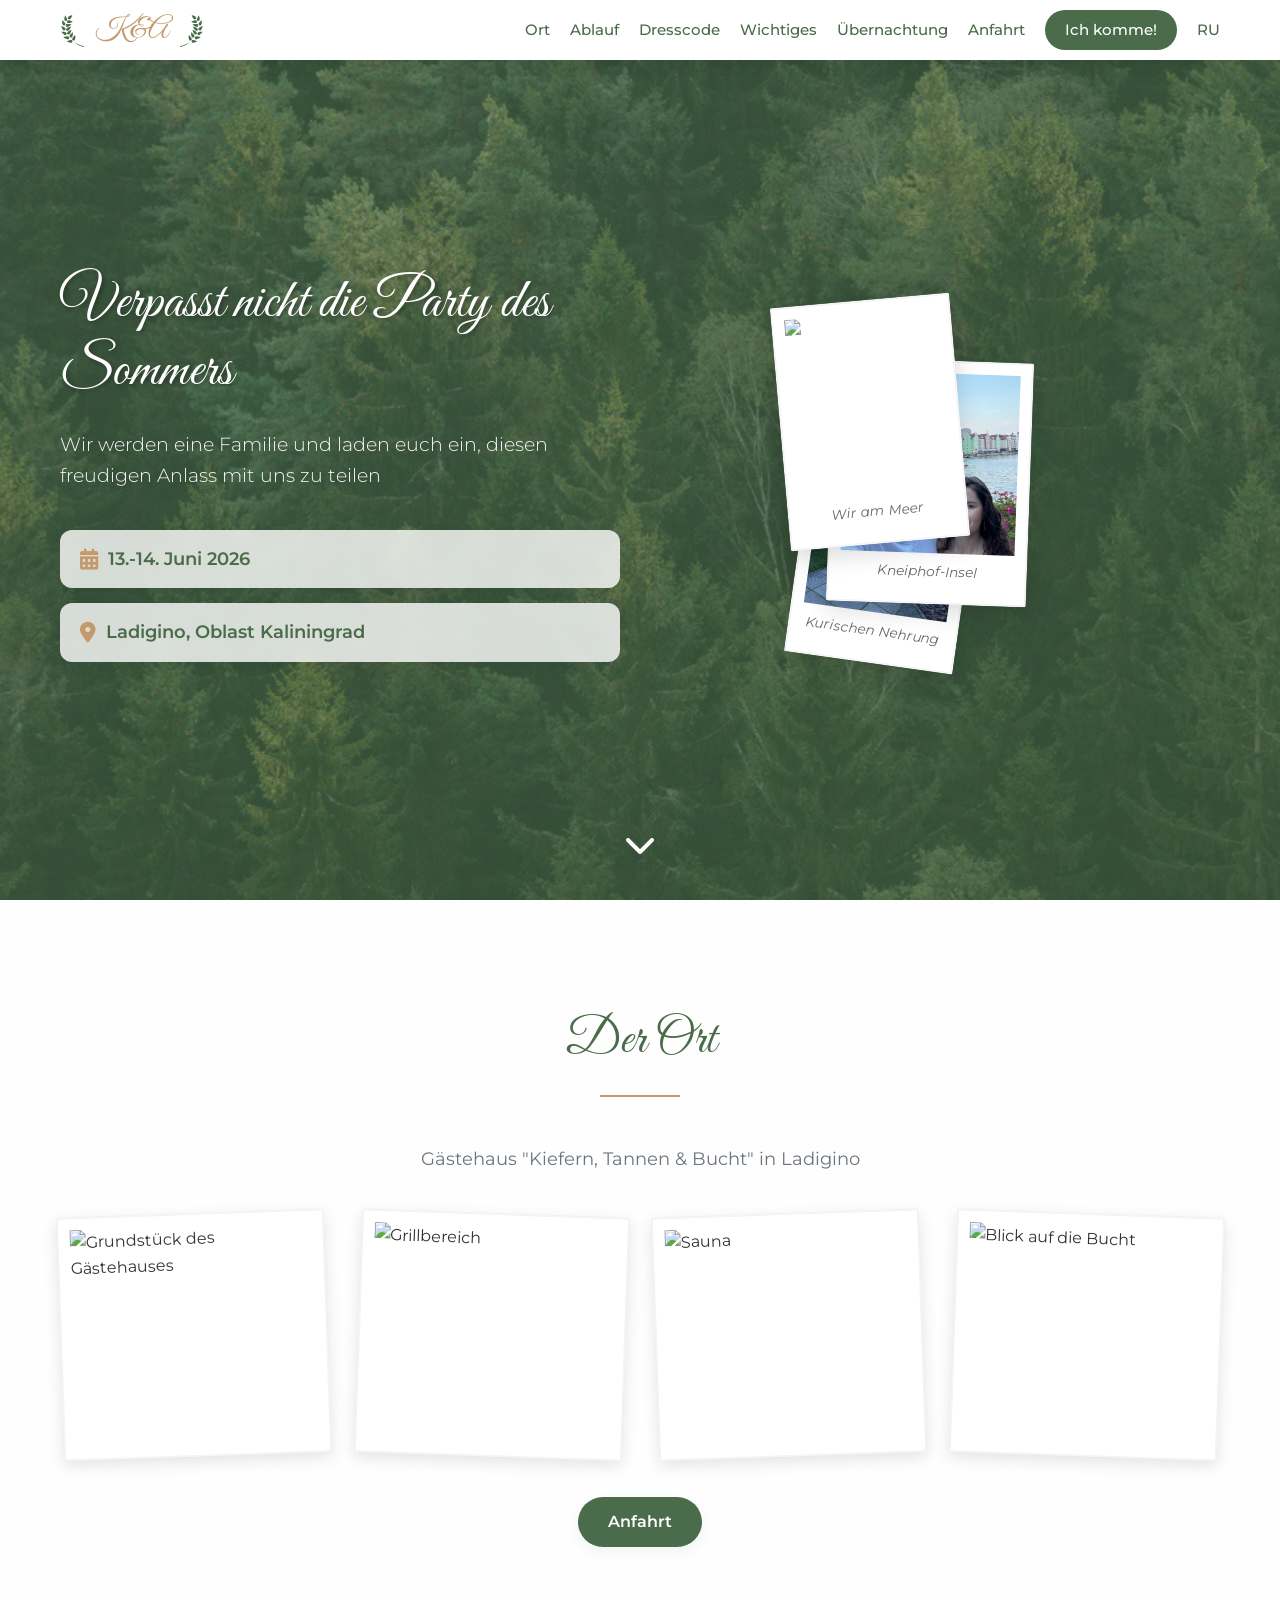
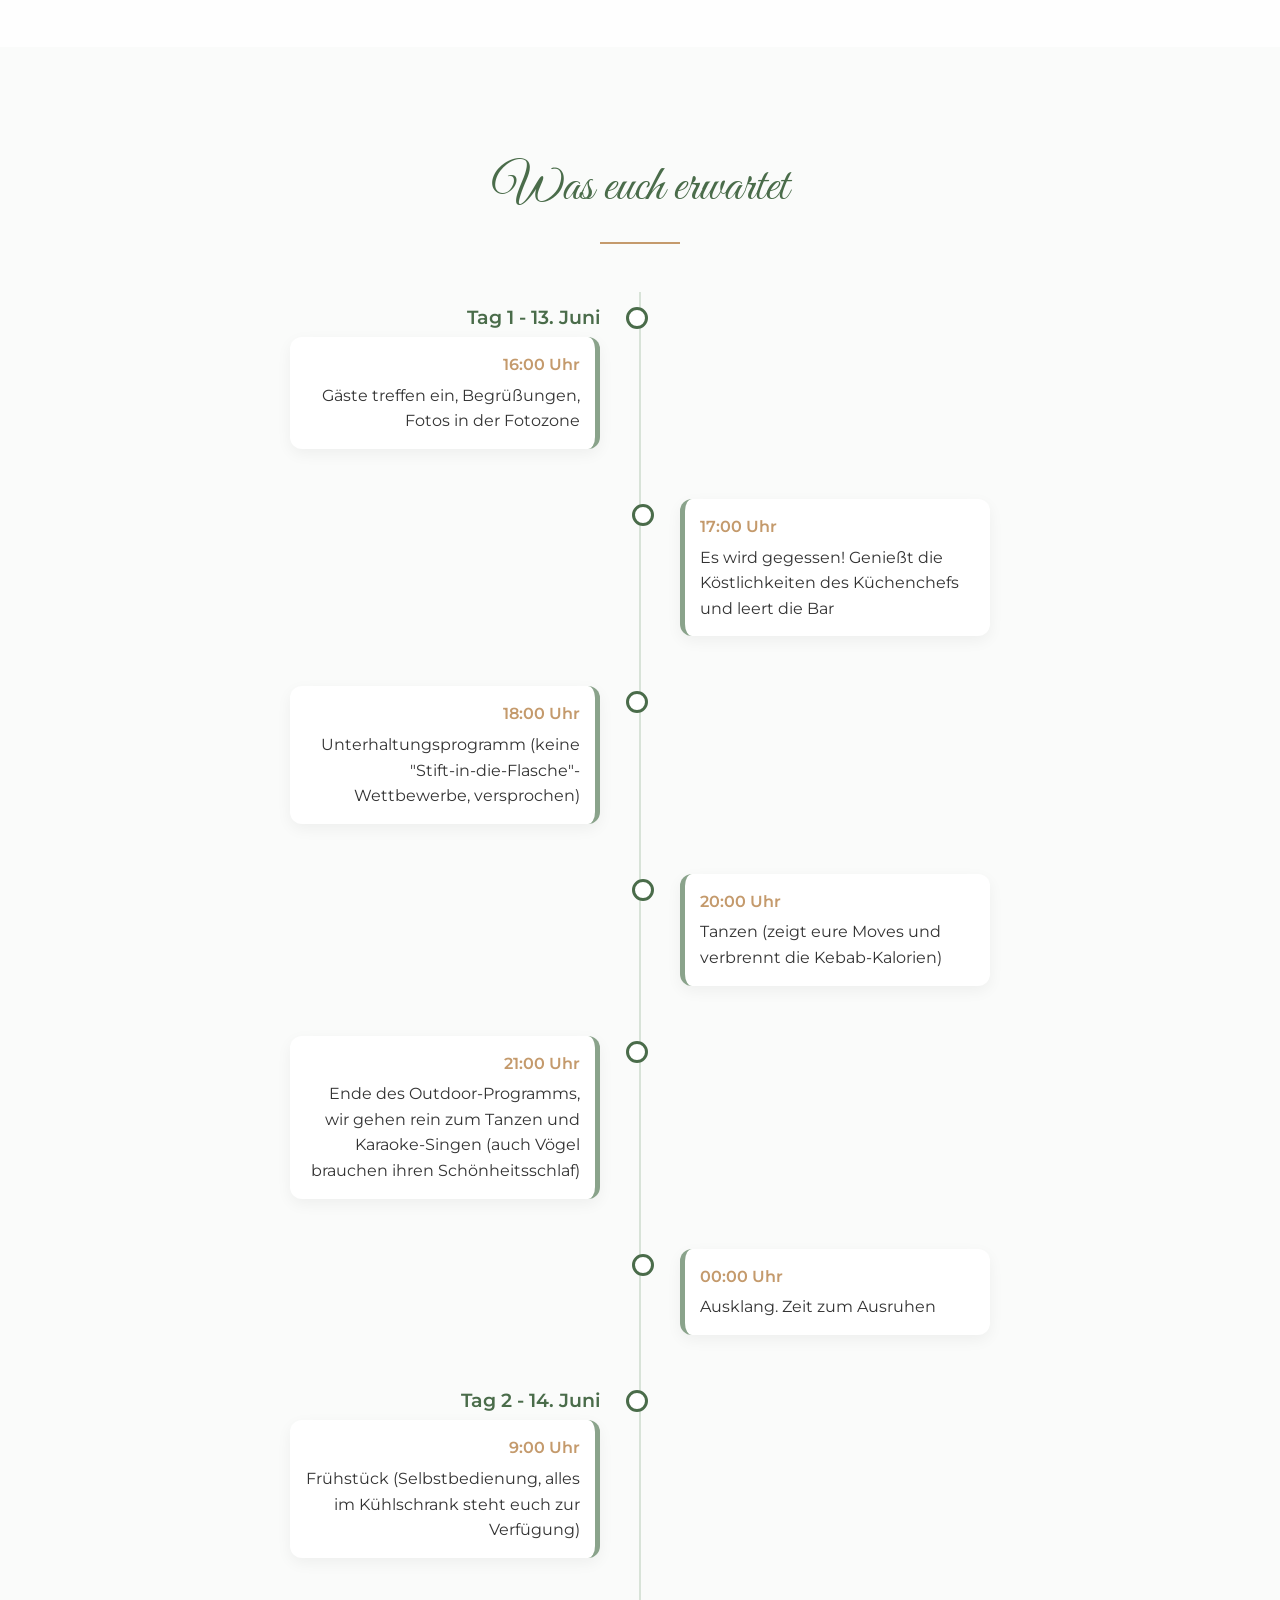
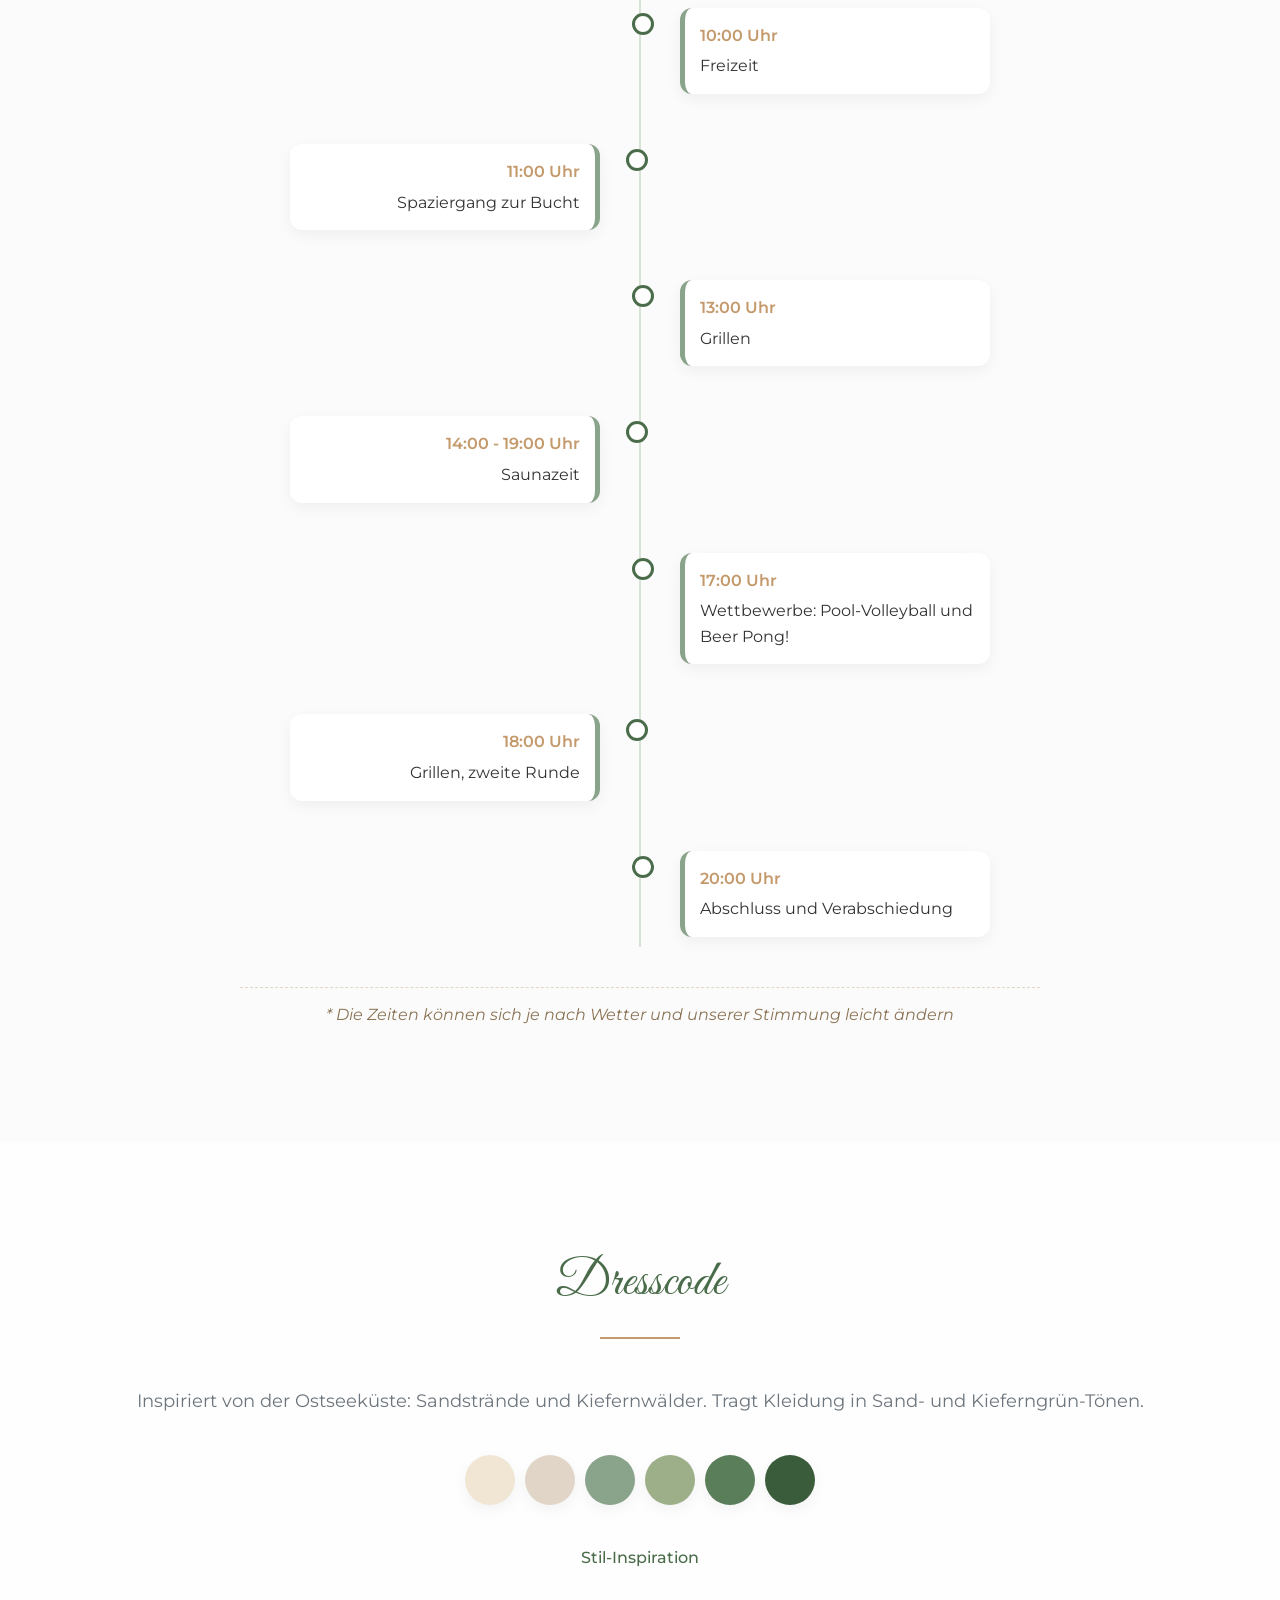
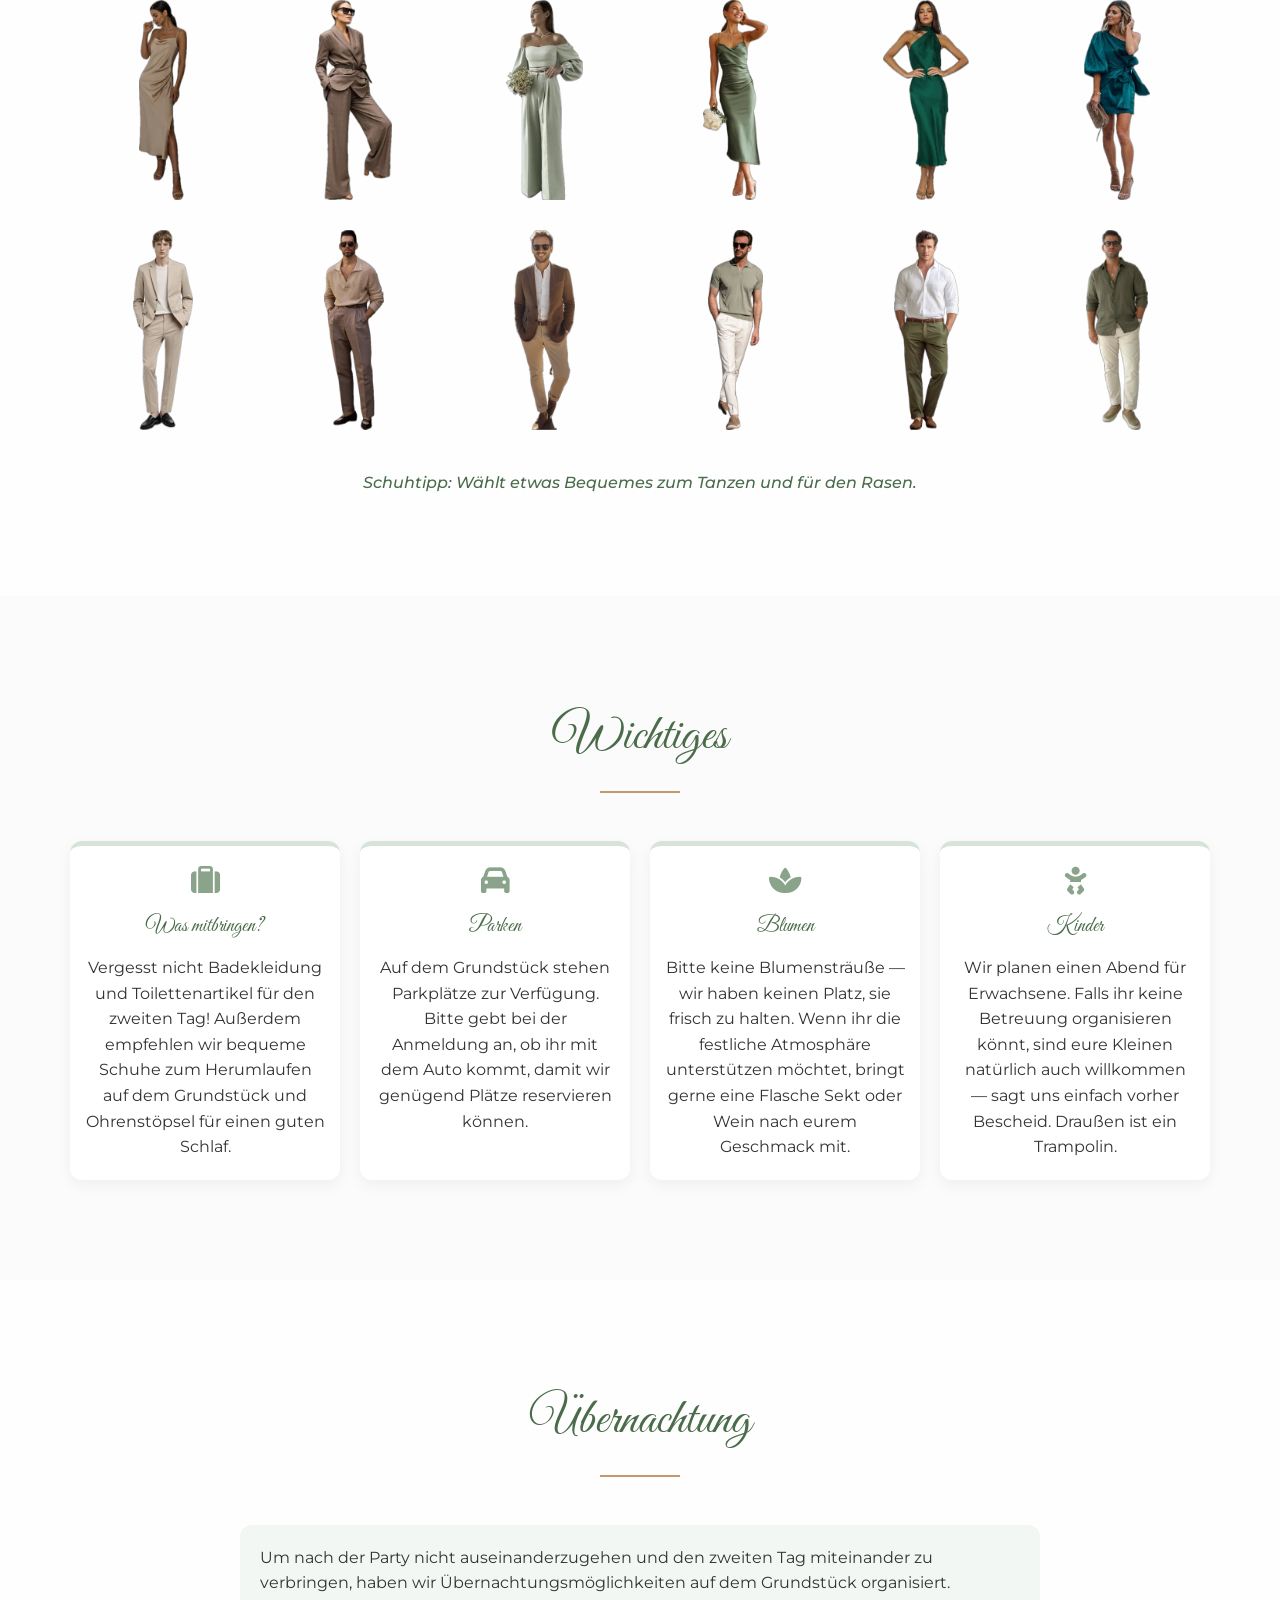
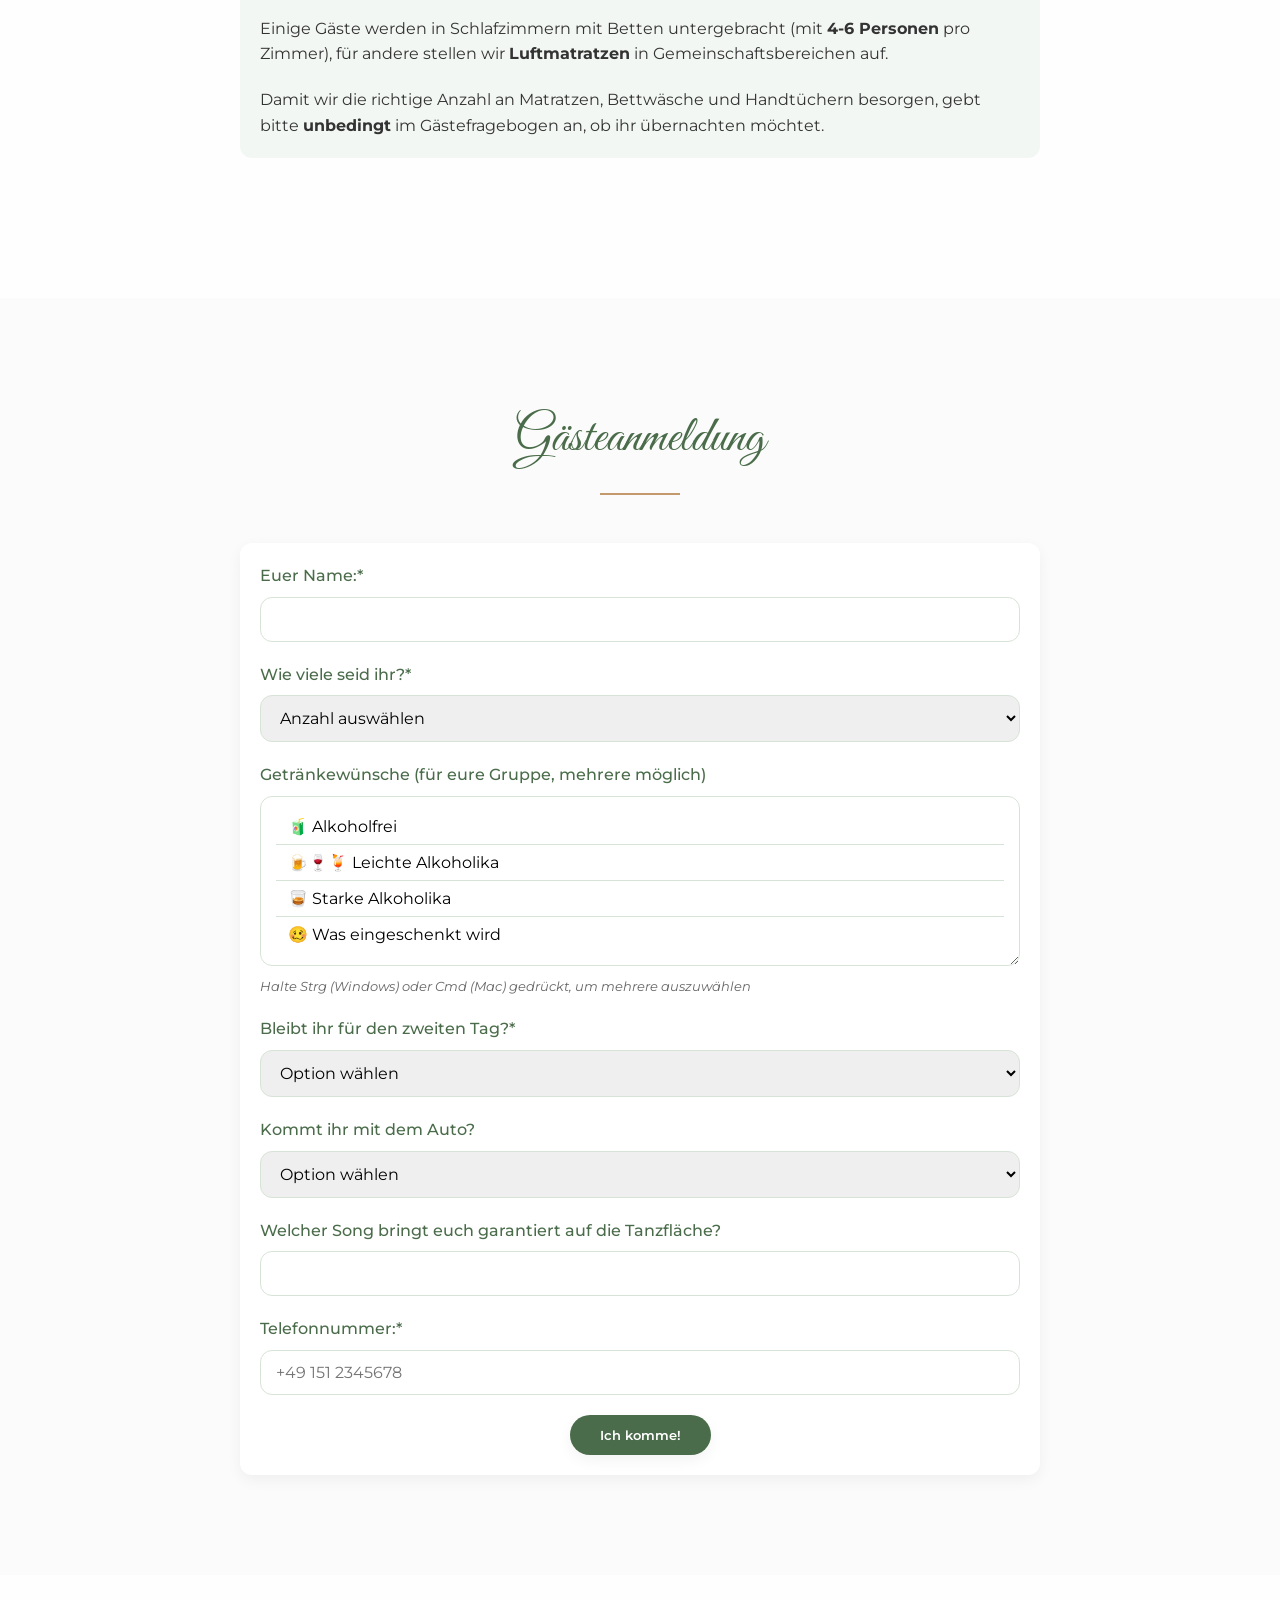
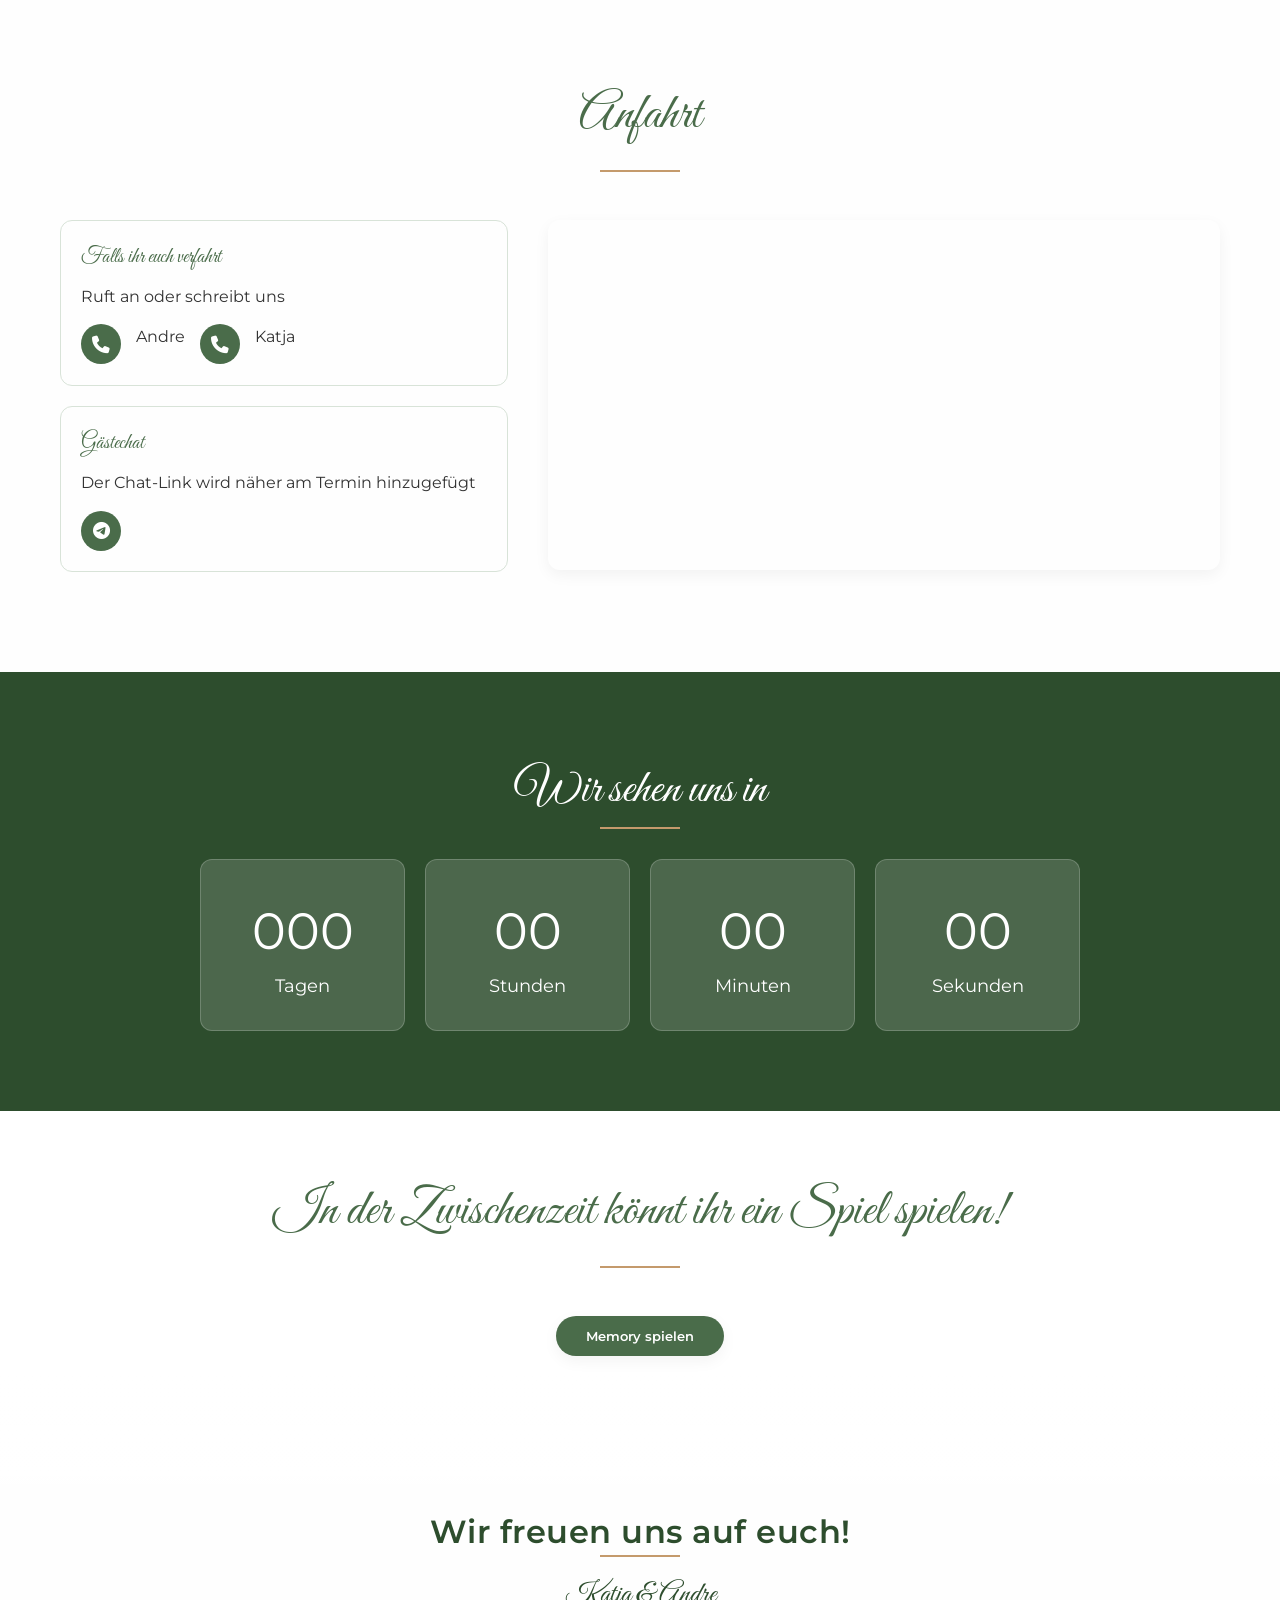
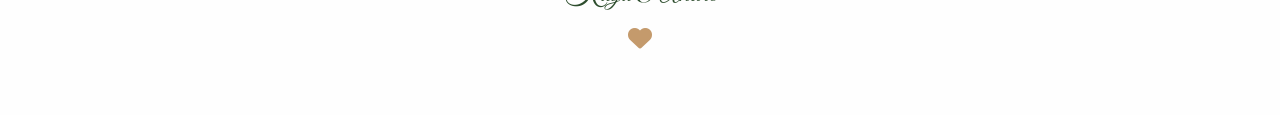
==== de/index.html @ 63336ac5 "Update index.html обновлены классы для подзаголовков" ====
<!DOCTYPE html>
<html lang="de">
<head>
    <meta charset="UTF-8">
    <meta name="viewport" content="width=device-width, initial-scale=1.0">
    <title>Katja & Andre | Hochzeitsfeier</title>
    <link rel="stylesheet" href="/style.css">
    <link rel="stylesheet" href="https://cdnjs.cloudflare.com/ajax/libs/font-awesome/6.4.0/css/all.min.css">
    <link href="https://fonts.googleapis.com/css2?family=Great+Vibes&family=Montserrat:wght@300;400;500;600&display=swap" rel="stylesheet">
    <link rel="stylesheet" href="https://unpkg.com/leaflet@1.9.4/dist/leaflet.css" />
    <link rel="icon" href="/favicon.svg" type="image/svg+xml">
    <link rel="shortcut icon" href="/favicon.svg" type="image/svg+xml">
    <link rel="apple-touch-icon" href="/favicon.svg">
    <link rel="mask-icon" href="/favicon.svg" color="#4a6c4a">
    <meta name="theme-color" content="#4a6c4a">
</head>
<body>
    <!-- Feste Navigation -->
    <nav class="fixed-menu">
        <div class="container">
            <a href="#header" class="logo">
                <!-- Linker Zweig (gespiegelt) -->
                <div class="logo-branch left-branch">
                    <svg width="28" height="28" viewBox="0 0 26 26">
                        <g>
                            <path fill="#4a6c4a" d="M21.184,2.555c0.688,1.202,0.125,1.662-0.436,1.977c-0.561,0.314-1.235,0.425-1.921-0.774C18.136,2.556,18.11,0,18.11,0S20.494,1.354,21.184,2.555z"/>
                            <path fill="#4a6c4a" d="M24.16,6.004c-0.595,1.251-1.292,1.053-1.87,0.775c-0.581-0.283-1.056-0.773-0.467-2.02c0.595-1.254,2.674-2.736,2.674-2.736S24.751,4.754,24.16,6.004z"/>
                            <path fill="#4a6c4a" d="M24.564,10.728c-0.897,1.056-1.521,0.685-2.006,0.267c-0.487-0.421-0.82-1.018,0.07-2.071c0.895-1.06,3.291-1.954,3.291-1.954S25.458,9.672,24.564,10.728z"/>
                            <path fill="#4a6c4a" d="M20.565,9.336c1.229,0.716,0.978,1.396,0.65,1.949c-0.329,0.554-0.863,0.984-2.09,0.271c-1.232-0.715-2.59-2.946-2.59-2.946S19.333,8.622,20.565,9.336z"/>
                            <path fill="#4a6c4a" d="M22.944,15.583c-1.202,0.688-1.662,0.128-1.979-0.431c-0.315-0.561-0.426-1.237,0.771-1.925c1.201-0.691,3.759-0.721,3.759-0.721S24.145,14.893,22.944,15.583z"/>
                            <path fill="#4a6c4a" d="M19.835,13.057c0.88,1.121,0.393,1.659-0.114,2.052c-0.509,0.396-1.169,0.596-2.045-0.521c-0.878-1.121-1.312-3.695-1.312-3.695S18.956,11.94,19.835,13.057z"/>
                            <path fill="#4a6c4a" d="M20.428,19.678c-1.366,0.24-1.607-0.443-1.716-1.076c-0.108-0.636,0.015-1.307,1.372-1.55c1.367-0.243,3.783,0.597,3.783,0.597S21.786,19.434,20.428,19.678z"/>
                            <path fill="#4a6c4a" d="M18.198,16.285c0.601,1.292,0,1.704-0.584,1.971c-0.587,0.266-1.271,0.311-1.866-0.975c-0.601-1.293-0.432-3.9-0.432-3.9S17.602,14.995,18.198,16.285z"/>
                            <path fill="#4a6c4a" d="M15.474,18.787c0.245,1.4-0.438,1.645-1.07,1.753c-0.636,0.103-1.312-0.028-1.555-1.424c-0.245-1.404,0.587-3.88,0.587-3.88S15.228,17.385,15.474,18.787z"/>
                            <path fill="#4a6c4a" d="M16.792,22.827c-1.409-0.209-1.424-0.937-1.327-1.57c0.104-0.638,0.44-1.234,1.843-1.024c1.409,0.211,3.496,1.783,3.496,1.783S18.197,23.037,16.792,22.827z"/>
                            <path fill="#4a6c4a" d="M12.398,21.047c0.102,1.42-0.603,1.594-1.244,1.637c-0.643,0.037-1.3-0.164-1.403-1.576c-0.098-1.422,0.983-3.799,0.983-3.799S12.299,19.63,12.398,21.047z"/>
                            <path fill="#4a6c4a" d="M12.762,25.197c-1.344-0.477-1.221-1.192-1.001-1.796c0.221-0.606,0.668-1.127,2.005-0.654c1.342,0.477,3.088,2.419,3.088,2.419S14.1,25.67,12.762,25.197z"/>
                            <path fill="#4a6c4a" d="M20.163,5.464c1.366,0.37,1.298,1.096,1.126,1.712c-0.174,0.621-0.579,1.175-1.939,0.806c-1.371-0.37-3.243-2.17-3.243-2.17S18.798,5.095,20.163,5.464z"/>
                            <path fill="#4a6c4a" d="M10.638,23.44c0,0-6.453,2.538-10.479,1.634C-0.157,25.45,0.605,26,0.605,26S6.465,26.091,10.638,23.44z"/>
                        </g>
                    </svg>
                </div>
                
                <span class="logo-text">K&A</span>
                
                <!-- Rechter Zweig -->
                <div class="logo-branch right-branch">
                    <svg width="28" height="28" viewBox="0 0 26 26">
                        <g>
                            <path fill="#4a6c4a" d="M21.184,2.555c0.688,1.202,0.125,1.662-0.436,1.977c-0.561,0.314-1.235,0.425-1.921-0.774C18.136,2.556,18.11,0,18.11,0S20.494,1.354,21.184,2.555z"/>
                            <path fill="#4a6c4a" d="M24.16,6.004c-0.595,1.251-1.292,1.053-1.87,0.775c-0.581-0.283-1.056-0.773-0.467-2.02c0.595-1.254,2.674-2.736,2.674-2.736S24.751,4.754,24.16,6.004z"/>
                            <path fill="#4a6c4a" d="M24.564,10.728c-0.897,1.056-1.521,0.685-2.006,0.267c-0.487-0.421-0.82-1.018,0.07-2.071c0.895-1.06,3.291-1.954,3.291-1.954S25.458,9.672,24.564,10.728z"/>
                            <path fill="#4a6c4a" d="M20.565,9.336c1.229,0.716,0.978,1.396,0.65,1.949c-0.329,0.554-0.863,0.984-2.09,0.271c-1.232-0.715-2.59-2.946-2.59-2.946S19.333,8.622,20.565,9.336z"/>
                            <path fill="#4a6c4a" d="M22.944,15.583c-1.202,0.688-1.662,0.128-1.979-0.431c-0.315-0.561-0.426-1.237,0.771-1.925c1.201-0.691,3.759-0.721,3.759-0.721S24.145,14.893,22.944,15.583z"/>
                            <path fill="#4a6c4a" d="M19.835,13.057c0.88,1.121,0.393,1.659-0.114,2.052c-0.509,0.396-1.169,0.596-2.045-0.521c-0.878-1.121-1.312-3.695-1.312-3.695S18.956,11.94,19.835,13.057z"/>
                            <path fill="#4a6c4a" d="M20.428,19.678c-1.366,0.24-1.607-0.443-1.716-1.076c-0.108-0.636,0.015-1.307,1.372-1.55c1.367-0.243,3.783,0.597,3.783,0.597S21.786,19.434,20.428,19.678z"/>
                            <path fill="#4a6c4a" d="M18.198,16.285c0.601,1.292,0,1.704-0.584,1.971c-0.587,0.266-1.271,0.311-1.866-0.975c-0.601-1.293-0.432-3.9-0.432-3.9S17.602,14.995,18.198,16.285z"/>
                            <path fill="#4a6c4a" d="M15.474,18.787c0.245,1.4-0.438,1.645-1.07,1.753c-0.636,0.103-1.312-0.028-1.555-1.424c-0.245-1.404,0.587-3.88,0.587-3.88S15.228,17.385,15.474,18.787z"/>
                            <path fill="#4a6c4a" d="M16.792,22.827c-1.409-0.209-1.424-0.937-1.327-1.57c0.104-0.638,0.44-1.234,1.843-1.024c1.409,0.211,3.496,1.783,3.496,1.783S18.197,23.037,16.792,22.827z"/>
                            <path fill="#4a6c4a" d="M12.398,21.047c0.102,1.42-0.603,1.594-1.244,1.637c-0.643,0.037-1.3-0.164-1.403-1.576c-0.098-1.422,0.983-3.799,0.983-3.799S12.299,19.63,12.398,21.047z"/>
                            <path fill="#4a6c4a" d="M12.762,25.197c-1.344-0.477-1.221-1.192-1.001-1.796c0.221-0.606,0.668-1.127,2.005-0.654c1.342,0.477,3.088,2.419,3.088,2.419S14.1,25.67,12.762,25.197z"/>
                            <path fill="#4a6c4a" d="M20.163,5.464c1.366,0.37,1.298,1.096,1.126,1.712c-0.174,0.621-0.579,1.175-1.939,0.806c-1.371-0.37-3.243-2.17-3.243-2.17S18.798,5.095,20.163,5.464z"/>
                            <path fill="#4a6c4a" d="M10.638,23.44c0,0-6.453,2.538-10.479,1.634C-0.157,25.45,0.605,26,0.605,26S6.465,26.091,10.638,23.44z"/>
                        </g>
                    </svg>
                </div>
            </a>

            <div class="menu-links">
                <a href="#where">Ort</a>
                <a href="#schedule">Ablauf</a>
                <a href="#dresscode">Dresscode</a>
                <a href="#org">Wichtiges</a>
                <a href="#accommodation">Übernachtung</a>
                <a href="#map-section">Anfahrt</a>
                <a href="#form" class="menu-button">Ich komme!</a>
                <a href="/">RU</a>
            </div>
        </div>
    </nav>

    <!-- Mobile Feste Navigation mit Hamburger -->
    <nav class="fixed-menu">
        <div class="container">
            <a href="#header" class="logo">
                <!-- Linker Zweig (gespiegelt) -->
                <div class="logo-branch left-branch">
                    <svg width="28" height="28" viewBox="0 0 26 26">
                        <g>
                            <path fill="#4a6c4a" d="M21.184,2.555c0.688,1.202,0.125,1.662-0.436,1.977c-0.561,0.314-1.235,0.425-1.921-0.774C18.136,2.556,18.11,0,18.11,0S20.494,1.354,21.184,2.555z"/>
                            <path fill="#4a6c4a" d="M24.16,6.004c-0.595,1.251-1.292,1.053-1.87,0.775c-0.581-0.283-1.056-0.773-0.467-2.02c0.595-1.254,2.674-2.736,2.674-2.736S24.751,4.754,24.16,6.004z"/>
                            <path fill="#4a6c4a" d="M24.564,10.728c-0.897,1.056-1.521,0.685-2.006,0.267c-0.487-0.421-0.82-1.018,0.07-2.071c0.895-1.06,3.291-1.954,3.291-1.954S25.458,9.672,24.564,10.728z"/>
                            <path fill="#4a6c4a" d="M20.565,9.336c1.229,0.716,0.978,1.396,0.65,1.949c-0.329,0.554-0.863,0.984-2.09,0.271c-1.232-0.715-2.59-2.946-2.59-2.946S19.333,8.622,20.565,9.336z"/>
                            <path fill="#4a6c4a" d="M22.944,15.583c-1.202,0.688-1.662,0.128-1.979-0.431c-0.315-0.561-0.426-1.237,0.771-1.925c1.201-0.691,3.759-0.721,3.759-0.721S24.145,14.893,22.944,15.583z"/>
                            <path fill="#4a6c4a" d="M19.835,13.057c0.88,1.121,0.393,1.659-0.114,2.052c-0.509,0.396-1.169,0.596-2.045-0.521c-0.878-1.121-1.312-3.695-1.312-3.695S18.956,11.94,19.835,13.057z"/>
                            <path fill="#4a6c4a" d="M20.428,19.678c-1.366,0.24-1.607-0.443-1.716-1.076c-0.108-0.636,0.015-1.307,1.372-1.55c1.367-0.243,3.783,0.597,3.783,0.597S21.786,19.434,20.428,19.678z"/>
                            <path fill="#4a6c4a" d="M18.198,16.285c0.601,1.292,0,1.704-0.584,1.971c-0.587,0.266-1.271,0.311-1.866-0.975c-0.601-1.293-0.432-3.9-0.432-3.9S17.602,14.995,18.198,16.285z"/>
                            <path fill="#4a6c4a" d="M15.474,18.787c0.245,1.4-0.438,1.645-1.07,1.753c-0.636,0.103-1.312-0.028-1.555-1.424c-0.245-1.404,0.587-3.88,0.587-3.88S15.228,17.385,15.474,18.787z"/>
                            <path fill="#4a6c4a" d="M16.792,22.827c-1.409-0.209-1.424-0.937-1.327-1.57c0.104-0.638,0.44-1.234,1.843-1.024c1.409,0.211,3.496,1.783,3.496,1.783S18.197,23.037,16.792,22.827z"/>
                            <path fill="#4a6c4a" d="M12.398,21.047c0.102,1.42-0.603,1.594-1.244,1.637c-0.643,0.037-1.3-0.164-1.403-1.576c-0.098-1.422,0.983-3.799,0.983-3.799S12.299,19.63,12.398,21.047z"/>
                            <path fill="#4a6c4a" d="M12.762,25.197c-1.344-0.477-1.221-1.192-1.001-1.796c0.221-0.606,0.668-1.127,2.005-0.654c1.342,0.477,3.088,2.419,3.088,2.419S14.1,25.67,12.762,25.197z"/>
                            <path fill="#4a6c4a" d="M20.163,5.464c1.366,0.37,1.298,1.096,1.126,1.712c-0.174,0.621-0.579,1.175-1.939,0.806c-1.371-0.37-3.243-2.17-3.243-2.17S18.798,5.095,20.163,5.464z"/>
                            <path fill="#4a6c4a" d="M10.638,23.44c0,0-6.453,2.538-10.479,1.634C-0.157,25.45,0.605,26,0.605,26S6.465,26.091,10.638,23.44z"/>
                        </g>
                    </svg>
                </div>
                
                <span class="logo-text">K&A</span>
                
                <!-- Rechter Zweig -->
                <div class="logo-branch right-branch">
                    <svg width="28" height="28" viewBox="0 0 26 26">
                        <g>
                            <path fill="#4a6c4a" d="M21.184,2.555c0.688,1.202,0.125,1.662-0.436,1.977c-0.561,0.314-1.235,0.425-1.921-0.774C18.136,2.556,18.11,0,18.11,0S20.494,1.354,21.184,2.555z"/>
                            <path fill="#4a6c4a" d="M24.16,6.004c-0.595,1.251-1.292,1.053-1.87,0.775c-0.581-0.283-1.056-0.773-0.467-2.02c0.595-1.254,2.674-2.736,2.674-2.736S24.751,4.754,24.16,6.004z"/>
                            <path fill="#4a6c4a" d="M24.564,10.728c-0.897,1.056-1.521,0.685-2.006,0.267c-0.487-0.421-0.82-1.018,0.07-2.071c0.895-1.06,3.291-1.954,3.291-1.954S25.458,9.672,24.564,10.728z"/>
                            <path fill="#4a6c4a" d="M20.565,9.336c1.229,0.716,0.978,1.396,0.65,1.949c-0.329,0.554-0.863,0.984-2.09,0.271c-1.232-0.715-2.59-2.946-2.59-2.946S19.333,8.622,20.565,9.336z"/>
                            <path fill="#4a6c4a" d="M22.944,15.583c-1.202,0.688-1.662,0.128-1.979-0.431c-0.315-0.561-0.426-1.237,0.771-1.925c1.201-0.691,3.759-0.721,3.759-0.721S24.145,14.893,22.944,15.583z"/>
                            <path fill="#4a6c4a" d="M19.835,13.057c0.88,1.121,0.393,1.659-0.114,2.052c-0.509,0.396-1.169,0.596-2.045-0.521c-0.878-1.121-1.312-3.695-1.312-3.695S18.956,11.94,19.835,13.057z"/>
                            <path fill="#4a6c4a" d="M20.428,19.678c-1.366,0.24-1.607-0.443-1.716-1.076c-0.108-0.636,0.015-1.307,1.372-1.55c1.367-0.243,3.783,0.597,3.783,0.597S21.786,19.434,20.428,19.678z"/>
                            <path fill="#4a6c4a" d="M18.198,16.285c0.601,1.292,0,1.704-0.584,1.971c-0.587,0.266-1.271,0.311-1.866-0.975c-0.601-1.293-0.432-3.9-0.432-3.9S17.602,14.995,18.198,16.285z"/>
                            <path fill="#4a6c4a" d="M15.474,18.787c0.245,1.4-0.438,1.645-1.07,1.753c-0.636,0.103-1.312-0.028-1.555-1.424c-0.245-1.404,0.587-3.88,0.587-3.88S15.228,17.385,15.474,18.787z"/>
                            <path fill="#4a6c4a" d="M16.792,22.827c-1.409-0.209-1.424-0.937-1.327-1.57c0.104-0.638,0.44-1.234,1.843-1.024c1.409,0.211,3.496,1.783,3.496,1.783S18.197,23.037,16.792,22.827z"/>
                            <path fill="#4a6c4a" d="M12.398,21.047c0.102,1.42-0.603,1.594-1.244,1.637c-0.643,0.037-1.3-0.164-1.403-1.576c-0.098-1.422,0.983-3.799,0.983-3.799S12.299,19.63,12.398,21.047z"/>
                            <path fill="#4a6c4a" d="M12.762,25.197c-1.344-0.477-1.221-1.192-1.001-1.796c0.221-0.606,0.668-1.127,2.005-0.654c1.342,0.477,3.088,2.419,3.088,2.419S14.1,25.67,12.762,25.197z"/>
                            <path fill="#4a6c4a" d="M20.163,5.464c1.366,0.37,1.298,1.096,1.126,1.712c-0.174,0.621-0.579,1.175-1.939,0.806c-1.371-0.37-3.243-2.17-3.243-2.17S18.798,5.095,20.163,5.464z"/>
                            <path fill="#4a6c4a" d="M10.638,23.44c0,0-6.453,2.538-10.479,1.634C-0.157,25.45,0.605,26,0.605,26S6.465,26.091,10.638,23.44z"/>
                        </g>
                    </svg>
                </div>
            </a>

            <div class="menu-links">
                <a href="#where">Ort</a>
                <a href="#schedule">Ablauf</a>
                <a href="#dresscode">Dresscode</a>
                <a href="#org">Wichtiges</a>
                <a href="#accommodation">Übernachtung</a>
                <a href="#map-section">Anfahrt</a>
                <a href="#form" class="menu-button">Ich komme!</a>
                <a href="/">RU</a>
            </div>
            
            <!-- Hamburger-Menü -->
            <button class="hamburger" id="hamburger">
                <i class="fas fa-bars"></i>
            </button>
        </div>
    </nav>

<!-- Header -->
<header id="header">
    <div class="container header-content">
        <div class="header-text">
            <h1>Verpasst nicht die Party des Sommers</h1>
            <p>Wir werden eine Familie und laden euch ein, diesen freudigen Anlass mit uns zu teilen</p>
            <!-- Datum und Ort Badges -->
            <div class="date-location-container">
                <div class="date-box">
                    <i class="fas fa-calendar-alt"></i>
                    <span>13.-14. Juni 2026</span>
                </div>
                <div class="location-box">
                    <i class="fas fa-map-marker-alt"></i>
                    <span>Ladigino, Oblast Kaliningrad</span>
                </div>
            </div>
        </div>

        <div class="header-photos">
            <!-- Polaroid-Fotoblock -->
            <div class="polaroid-stack">
                <div class="polaroid photo1">
                    <img src="/images/couple-1.jpg" alt="Katja und Andre am Strand">
                    <div class="polaroid-caption">Wir am Meer</div>
                </div>
                <div class="polaroid photo2">
                    <img src="/images/couple-2.jpg" alt="Katja und Andre in der Stadt">
                    <div class="polaroid-caption">Kneiphof-Insel</div>
                </div>
                <div class="polaroid photo3">
                    <img src="/images/couple-3.jpg" alt="Katja und Andre auf der Kurischen Nehrung">
                    <div class="polaroid-caption">Kurischen Nehrung</div>
                </div>
            </div>
        </div>
    </div>

    <!-- Scroll-Pfeil -->
    <a href="#where" class="scroll-down"><i class="fas fa-chevron-down"></i></a>
</header>

    <!-- Abschnitt 2: Location -->
    <section id="where">
        <div class="container">
        <h2>Der Ort</h2>
        <p class="section-subtitle">Gästehaus "Kiefern, Tannen & Bucht" in Ladigino</p>

        <div class="gallery">
            <div class="polaroid-item gallery-polaroid">
                <img src="/images/venue-1.jpg" alt="Grundstück des Gästehauses">
            </div>
            <div class="polaroid-item gallery-polaroid">
                <img src="/images/venue-2.jpg" alt="Grillbereich">
            </div>
            <div class="polaroid-item gallery-polaroid">
                <img src="/images/venue-3.jpg" alt="Sauna">
            </div>
            <div class="polaroid-item gallery-polaroid">
                <img src="/images/venue-4.jpg" alt="Blick auf die Bucht">
            </div>
        </div>
        </div>

        <div style="text-align: center;">
            <a href="#map-section" class="btn">Anfahrt</a>
        </div>
    </section>

    <!-- Abschnitt 3: Ablauf -->
    <section id="schedule" style="background-color: rgba(216, 227, 216, 0.1);">
        <div class="container">
            <h2>Was euch erwartet</h2>

            <div class="timeline-container">
                <div class="timeline-item">
                    <div class="timeline-date">Tag 1 - 13. Juni</div>
                    <div class="timeline-content">
                        <div class="timeline-time">16:00 Uhr</div>
                        <p>Gäste treffen ein, Begrüßungen, Fotos in der Fotozone</p>
                    </div>
                </div>

                <div class="timeline-item">
                    <div class="timeline-content">
                        <div class="timeline-time">17:00 Uhr</div>
                        <p>Es wird gegessen! Genießt die Köstlichkeiten des Küchenchefs und leert die Bar</p>
                    </div>
                </div>

                <div class="timeline-item">
                    <div class="timeline-content">
                        <div class="timeline-time">18:00 Uhr</div>
                        <p>Unterhaltungsprogramm (keine "Stift-in-die-Flasche"-Wettbewerbe, versprochen)</p>
                    </div>
                </div>

                <div class="timeline-item">
                    <div class="timeline-content">
                        <div class="timeline-time">20:00 Uhr</div>
                        <p>Tanzen (zeigt eure Moves und verbrennt die Kebab-Kalorien)</p>
                    </div>
                </div>

                <div class="timeline-item">
                    <div class="timeline-content">
                        <div class="timeline-time">21:00 Uhr</div>
                        <p>Ende des Outdoor-Programms, wir gehen rein zum Tanzen und Karaoke-Singen (auch Vögel brauchen ihren Schönheitsschlaf)</p>
                    </div>
                </div>

                <div class="timeline-item">
                    <div class="timeline-content">
                        <div class="timeline-time">00:00 Uhr</div>
                        <p>Ausklang. Zeit zum Ausruhen</p>
                    </div>
                </div>

                <div class="timeline-item">
                    <div class="timeline-date">Tag 2 - 14. Juni</div>
                    <div class="timeline-content">
                        <div class="timeline-time">9:00 Uhr</div>
                        <p>Frühstück (Selbstbedienung, alles im Kühlschrank steht euch zur Verfügung)</p>
                    </div>
                </div>

                <div class="timeline-item">
                    <div class="timeline-content">
                        <div class="timeline-time">10:00 Uhr</div>
                        <p>Freizeit</p>
                    </div>
                </div>

                <div class="timeline-item">
                    <div class="timeline-content">
                        <div class="timeline-time">11:00 Uhr</div>
                        <p>Spaziergang zur Bucht</p>
                    </div>
                </div>

                <div class="timeline-item">
                    <div class="timeline-content">
                        <div class="timeline-time">13:00 Uhr</div>
                        <p>Grillen</p>
                    </div>
                </div>

                <div class="timeline-item">
                    <div class="timeline-content">
                        <div class="timeline-time">14:00 - 19:00 Uhr</div>
                        <p>Saunazeit</p>
                    </div>
                </div>

                <div class="timeline-item">
                    <div class="timeline-content">
                        <div class="timeline-time">17:00 Uhr</div>
                        <p>Wettbewerbe: Pool-Volleyball und Beer Pong!</p>
                    </div>
                </div>

                <div class="timeline-item">
                    <div class="timeline-content">
                        <div class="timeline-time">18:00 Uhr</div>
                        <p>Grillen, zweite Runde</p>
                    </div>
                </div>

                <div class="timeline-item">
                <div class="timeline-content">
                    <div class="timeline-time">20:00 Uhr</div>
                    <p>Abschluss und Verabschiedung</p>
                </div>
            </div>
            
        </div> <!-- timeline-container schließen -->
        
        <!-- Hinweis NACH dem timeline-container -->
        <div class="about__note">
            <p>* Die Zeiten können sich je nach Wetter und unserer Stimmung leicht ändern</p>
        </div>
        
    </div> <!-- container schließen -->
</section>

    <!-- Abschnitt 4: Dresscode -->
<section id="dresscode">
    <div class="container">
        <h2>Dresscode</h2>

        <p class="section-subtitle">
            Inspiriert von der Ostseeküste: Sandstrände und Kiefernwälder. Tragt Kleidung in Sand- und Kieferngrün-Tönen.
        </p>

        <div class="color-palette">
            <div class="color" title="Pergament"></div>
            <div class="color" title="Sand"></div>
            <div class="color" title="Oliv"></div>
            <div class="color" title="Salbei"></div>
            <div class="color" title="Waldgrün"></div>
            <div class="color" title="Dunkelgrün"></div>
        </div>

        <p style="text-align: center; margin: 40px 0 20px; font-weight: 500; color: var(--primary-green);">
            Stil-Inspiration
        </p>

        <!-- Pinterest-ähnliche Galerie -->
        <div class="pinterest-grid">
            <!-- Erste Reihe: Damen -->
            <div class="pinterest-item">
                <img src="/images/ladies-1.webp" alt="Damen-Outfit 1" loading="lazy">
            </div>
            <div class="pinterest-item">
                <img src="/images/ladies-2.webp" alt="Damen-Outfit 2" loading="lazy">
            </div>
            <div class="pinterest-item">
                <img src="/images/ladies-3.webp" alt="Damen-Outfit 3" loading="lazy">
            </div>
            <div class="pinterest-item">
                <img src="/images/ladies-4.webp" alt="Damen-Outfit 4" loading="lazy">
            </div>
            <div class="pinterest-item">
                <img src="/images/ladies-5.webp" alt="Damen-Outfit 5" loading="lazy">
            </div>
            <div class="pinterest-item">
                <img src="/images/ladies-6.webp" alt="Damen-Outfit 6" loading="lazy">
            </div>
            
            <!-- Zweite Reihe: Herren -->
            <div class="pinterest-item">
                <img src="/images/gents-1.webp" alt="Herren-Outfit 1" loading="lazy">
            </div>
            <div class="pinterest-item">
                <img src="/images/gents-2.webp" alt="Herren-Outfit 2" loading="lazy">
            </div>
            <div class="pinterest-item">
                <img src="/images/gents-3.webp" alt="Herren-Outfit 3" loading="lazy">
            </div>
            <div class="pinterest-item">
                <img src="/images/gents-4.webp" alt="Herren-Outfit 4" loading="lazy">
            </div>
            <div class="pinterest-item">
                <img src="/images/gents-5.webp" alt="Herren-Outfit 5" loading="lazy">
            </div>
            <div class="pinterest-item">
                <img src="/images/gents-6.webp" alt="Herren-Outfit 6" loading="lazy">
            </div>
        </div>

        <p class="dresscode-note">Schuhtipp: Wählt etwas Bequemes zum Tanzen und für den Rasen.</p>
    </div>
</section>

    <!-- Abschnitt 5: Details -->
    <section id="org" style="background-color: rgba(216, 227, 216, 0.1);">
        <div class="container">
            <h2>Wichtiges</h2>

            <div class="org-items">
                <div class="org-item">
                    <i class="fas fa-suitcase"></i>
                    <h3>Was mitbringen?</h3>
                    <p>Vergesst nicht Badekleidung und Toilettenartikel für den zweiten Tag! Außerdem empfehlen wir bequeme Schuhe zum Herumlaufen auf dem Grundstück und Ohrenstöpsel für einen guten Schlaf.</p>
                </div>

                <div class="org-item">
                    <i class="fas fa-car"></i>
                    <h3>Parken</h3>
                    <p>Auf dem Grundstück stehen Parkplätze zur Verfügung. Bitte gebt bei der Anmeldung an, ob ihr mit dem Auto kommt, damit wir genügend Plätze reservieren können.</p>
                </div>

                <div class="org-item">
                    <i class="fa-solid fa-spa"></i>
                    <h3>Blumen</h3>
                    <p>Bitte keine Blumensträuße — wir haben keinen Platz, sie frisch zu halten. Wenn ihr die festliche Atmosphäre unterstützen möchtet, bringt gerne eine Flasche Sekt oder Wein nach eurem Geschmack mit.</p>
                </div>

                <div class="org-item">
                    <i class="fa-solid fa-baby"></i>
                    <h3>Kinder</h3>
                    <p>Wir planen einen Abend für Erwachsene. Falls ihr keine Betreuung organisieren könnt, sind eure Kleinen natürlich auch willkommen — sagt uns einfach vorher Bescheid. Draußen ist ein Trampolin.</p>
                </div>
            </div>
        </div>
    </section>

    <!-- Abschnitt 6: Übernachtung -->
    <section id="accommodation">
        <div class="container">
        <h2>Übernachtung</h2>

        <div class="accommodation-info">
            <p>Um nach der Party nicht auseinanderzugehen und den zweiten Tag miteinander zu verbringen, haben wir Übernachtungsmöglichkeiten auf dem Grundstück organisiert.</p>

            <p style="margin-top: 20px;">Einige Gäste werden in Schlafzimmern mit Betten untergebracht (mit <strong>4-6 Personen</strong> pro Zimmer), für andere stellen wir <strong>Luftmatratzen</strong> in Gemeinschaftsbereichen auf.</p>

            <p style="margin-top: 20px;">Damit wir die richtige Anzahl an Matratzen, Bettwäsche und Handtüchern besorgen, gebt bitte <strong>unbedingt</strong> im Gästefragebogen an, ob ihr übernachten möchtet.</p>    
        </div>
    </div>
    </section>

    <!-- Abschnitt 7: Anmeldeformular -->
    <section id="form" style="background-color: rgba(216, 227, 216, 0.1);">
        <div class="container">
            <h2>Gästeanmeldung</h2>

            <div class="form-container">
                <form id="guest-form">
                    <div class="form-group">
                        <label for="name">Euer Name:*</label>
                        <input type="text" id="name" name="name" required>
                    </div>

                    <div class="form-group">
                        <label for="guests-count">Wie viele seid ihr?*</label>
                        <select id="guests-count" name="guests-count" required>
                            <option value="" disabled selected>Anzahl auswählen</option>
                            <option value="1">1 Gast</option>
                            <option value="2">2 Gäste</option>
                            <option value="3">3 Gäste</option>
                            <option value="4+">4+ Gäste</option>
                        </select>
                    </div>

                    <div id="additional-guests" style="display: none;">
                        <!-- Zusätzliche Namensfelder werden per JS hinzugefügt -->
                    </div>

                    <div class="form-group">
                        <label for="drinks">Getränkewünsche (für eure Gruppe, mehrere möglich)</label>
                        <select id="drinks" name="drinks" multiple size="4">
                            <option value="non-alc">🧃 Alkoholfrei</option>
                            <option value="wine">🍺🍷🍹 Leichte Alkoholika</option>
                            <option value="vodka">🥃 Starke Alkoholika</option>
                            <option value="everything">🥴 Was eingeschenkt wird</option>
                        </select>
                        <p class="form-hint">Halte Strg (Windows) oder Cmd (Mac) gedrückt, um mehrere auszuwählen</p>
                    </div>

                    <div class="form-group">
                        <label for="stay">Bleibt ihr für den zweiten Tag?*</label>
                        <select id="stay" name="stay" required>
                            <option value="" disabled selected>Option wählen</option>
                            <option value="Остаюсь">Übernachtung geplant</option>
                            <option value="Ночую дома, но приеду на следующий день">Übernachte zuhause, komme aber am nächsten Tag</option>
                            <option value="Приеду только на 1й день">Nur am ersten Tag dabei</option>
                            <option value="Решу позже">Entscheide später wegen Übernachtung</option>
                            <option value="Не смогу посетить мероприятие">Kann nicht teilnehmen</option>
                        </select>
                    </div>

                    <div class="form-group">
                        <label for="car">Kommt ihr mit dem Auto?</label>
                        <select id="car" name="car">
                            <option value="" selected>Option wählen</option>
                            <option value="Да">Ja, alle in einem Auto</option>
                            <option value="Да">Ja, mit zwei Autos</option>
                            <option value="Нет">Nein</option>
                            <option value="Нет">Entscheide später</option>
                        </select>
                    </div>

                    <div class="form-group">
                        <label for="track">Welcher Song bringt euch garantiert auf die Tanzfläche?</label>
                        <input type="text" id="track" name="track">
                    </div>

                    <div class="form-group">
                        <label for="phone">Telefonnummer:*</label>
                        <input type="tel" id="phone" name="phone" pattern="(\+7[ \-]?\d{3}[ \-]?\d{3}[ \-]?\d{2}[ \-]?\d{2})|(\+49[ \-]?\d{3}[ \-]?\d{4,8})" placeholder="+49 151 2345678" required>
                    </div>

                    <div style="text-align: center;">
                        <button type="submit" class="btn">Ich komme!</button>
                    </div>
                </form>
            </div>
        </div>
    </section>

<!-- Abschnitt 8: Anfahrt -->
<section id="map-section">
    <div class="container">
        <h2>Anfahrt</h2>

        <div class="map-unified-container">
            <!-- Blöcke links neben der Karte -->
            <div class="map-text-content">
                <div class="map-contact-block">
                    <h3>Falls ihr euch verfahrt</h3>
                    <p>Ruft an oder schreibt uns</p>
                    <div class="telegram-links">
                        <a href="tel:+79211050841" class="telegram-link" target="_blank" title="Telefon des Bräutigams">
                            <i class="fa-solid fa-phone"></i>
                        </a>
                        <p>Andre</p>
                        <a href="tel:+79097874665" class="telegram-link" target="_blank" title="Telefon der Braut">
                            <i class="fa-solid fa-phone"></i>
                        </a>
                        <p>Katja</p>
                    </div>
                </div>

                <div class="map-contact-block">
                    <h3>Gästechat</h3>
                    <p>Der Chat-Link wird näher am Termin hinzugefügt</p>
                    <a href="https://t.me/andrey_wedding" class="telegram-link" target="_blank" title="Telegram des Bräutigams">
                        <i class="fab fa-telegram-plane"></i>
                    </a>
                </div>
            </div>

            <!-- Karte rechts -->
            <div class="map-visual">
                <div class="yandex-map-wrapper" id="map">
                    <iframe 
                        src="https://www.google.com/maps/embed?pb=!1m17!1m12!1m3!1d2310.91965746196!2d20.20211607670041!3d54.605407972681164!2m3!1f0!2f0!3f0!3m2!1i1024!2i768!4f13.1!3m2!1m1!2zNTTCsDM2JzE5LjUiTiAyMMKwMTInMTYuOSJF!5e0!3m2!1sde!2sde!4v1768571892509!5m2!1sde!2sde" 
                        width="100%" 
                        height="400" 
                        style="border:0;" 
                        allowfullscreen=""
                        title="Google Maps - Gästehaus 'Kiefern, Tannen & Bucht'"
                        loading="lazy">
                    </iframe>
                </div>
            </div>
        </div>
    </div>
</section>

    <!-- Abschnitt 9: Countdown mit dunklem Hintergrund -->
    <section class="countdown">
        <div class="container">
            <h2 id="countdown-title">Wir sehen uns in</h2>

            <div class="timer">
                <div class="timer-item">
                    <div class="timer-value" id="days">000</div>
                    <div class="timer-label">Tagen</div>
                </div>
                <div class="timer-item">
                    <div class="timer-value" id="hours">00</div>
                    <div class="timer-label">Stunden</div>
                </div>
                <div class="timer-item">
                    <div class="timer-value" id="minutes">00</div>
                    <div class="timer-label">Minuten</div>
                </div>
                <div class="timer-item">
                    <div class="timer-value" id="seconds">00</div>
                    <div class="timer-label">Sekunden</div>
                </div>
            </div>
        </div>
    </section>

<!-- Abschnitt 10: Memory-Spiel -->
<section class="game-section">
    <div class="container">
        <h2>In der Zwischenzeit könnt ihr ein Spiel spielen!</h2>

        <div style="text-align: center; margin-bottom: 40px;">
            <button class="btn toggle-game" id="toggle-game-btn">Memory spielen</button>
        </div>
    
        <div class="game-container" id="game-container" style="display: none;">
            <div class="game-header">
                <div>Züge: <span id="moves">0</span></div>
                <div>Zeit: <span id="game-timer">0</span> Sek</div>
                <div>Paare gefunden: <span id="pairs">0</span>/15</div>
            </div>
    
            <div class="memory-grid" id="memory-grid">
                <!-- Spielfeld wird per JS gefüllt -->
            </div>
    
            <div style="text-align: center;">
                <button class="btn" id="restart-game">Von vorn beginnen</button>
            </div>
            
            <!-- Bestenliste hinzufügen -->
            <div class="leaderboard-container" id="leaderboard-container" style="display: none; margin-top: 40px;">
                <h3>Bestenliste</h3>
                <div class="leaderboard" id="leaderboard">
                    <!-- Tabelle wird per JS gefüllt -->
                </div>
                <div class="save-result-form" id="save-result-form" style="display: none; margin-top: 20px;">
                    <h4>Ergebnis speichern</h4>
                    <div class="form-group">
                        <label for="player-name">Euer Name:</label>
                        <input type="text" id="player-name" placeholder="Namen eingeben" maxlength="20">
                    </div>
                    <button class="btn save-result-btn" id="save-result-btn">Speichern</button>
                </div>
            </div>
        </div>
    </div>
</section>

   <!-- Footer -->
<footer>
    <div class="container">
        <h2>Wir freuen uns auf euch!</h2>
        <div style="margin-top: 10px; text-align: center;">
            <p style="font-size: 1.8rem; margin-bottom: 8px; font-family: 'Great Vibes', cursive;">Katja & Andre</p>
            <i class="fas fa-heart" style="color: var(--accent-color); font-size: 1.5rem;"></i>
    </div>
</footer>

    <!-- JavaScript -->
    <script src="https://unpkg.com/leaflet@1.9.4/dist/leaflet.js"></script>
    <script src="script.js"></script>
</body>
</html>
---- style.css ----
:root {
    --primary-green: #4a6c4a;
    --accent-green: #8aa38b;
    --light-green: #d8e3d8;
    --dark-green: #2d4d2d;
    --background: #fefefe;
    --text: #333;
    --accent-color: #c49a6c;
    --border-radius: 12px;
    --shadow: 0 5px 15px rgba(0, 0, 0, 0.05);
    --polaroid-bg: #f8f5f0;
}

* {
    margin: 0;
    padding: 0;
    box-sizing: border-box;
}

body {
    font-family: 'Montserrat', sans-serif;
    color: var(--text);
    background-color: var(--background);
    line-height: 1.6;
    overflow-x: hidden;
    max-width: 100vw;
}

h1, h2, h3 {
    font-family: 'Great Vibes', cursive;
    font-weight: 400;
    color: var(--primary-green);
}

h2 {
    font-size: 3.2rem;
    text-align: center;
    margin-bottom: 3rem;
    position: relative;
    padding-bottom: 15px;
}

h2:after {
    content: '';
    position: absolute;
    width: 80px;
    height: 2px;
    background-color: var(--accent-color);
    bottom: 0;
    left: 50%;
    transform: translateX(-50%);
}

.container {
    max-width: 1200px;
    margin: 0 auto;
    padding: 0 20px;
    width: 100%;
}

section {
    padding: 100px 0;
}

.fixed-menu {
    position: fixed;
    top: 0;
    width: 100%;
    background-color: rgba(255, 255, 255, 0.97);
    box-shadow: var(--shadow);
    z-index: 1000;
    padding: 10px 0;
    transition: all 0.3s ease;
}

.fixed-menu .container {
    display: flex;
    justify-content: space-between;
    align-items: center;
    position: relative;
}

.logo {
    font-family: 'Great Vibes', cursive;
    font-size: 1.6rem;
    font-weight: 400;
    text-decoration: none;
    display: flex;
    align-items: center;
    white-space: nowrap;
    gap: 5px;
}

.logo-branch {
    display: inline-flex;
    align-items: center;
    justify-content: center;
    transition: transform 0.3s ease;
}

.left-branch svg {
    transform: rotate(15deg) scaleX(-1);
}

.right-branch svg {
    transform: rotate(-15deg);
}

.logo-text {
    color: var(--accent-color);
    font-size: 1.8rem;
    margin: 0 2px;
    line-height: 1;
}

.logo:hover .left-branch svg {
    transform: rotate(25deg) scaleX(-1);
}

.logo:hover .right-branch svg {
    transform: rotate(-25deg);
}

.menu-links {
    display: flex;
    gap: 20px;
    align-items: center;
    flex-wrap: wrap;
    justify-content: flex-end;
}

.menu-links a {
    color: var(--primary-green);
    text-decoration: none;
    font-weight: 500;
    transition: color 0.3s;
    position: relative;
    white-space: nowrap;
    font-size: 0.95rem;
}

.menu-links a:hover {
    color: var(--accent-color);
}

.menu-links .menu-button {
    background-color: var(--primary-green);
    color: white;
    padding: 8px 20px;
    border-radius: 30px;
    text-decoration: none;
    font-weight: 500;
    transition: all 0.3s;
    white-space: nowrap;
    font-size: 0.95rem;
    border: none;
    outline: none;
}

.menu-links .menu-button:hover {
    background-color: var(--accent-green);
    transform: translateY(-2px);
    color: white;
}

.menu-links .menu-button:after {
    display: none;
}

.hamburger {
    display: none;
    background: none;
    border: none;
    font-size: 1.5rem;
    color: var(--primary-green);
    cursor: pointer;
    padding: 5px;
    z-index: 1001;
    height: 40px; 
}

/* ==================== ХЕДЕР ==================== */
#header {
    background:
        linear-gradient(rgba(74, 108, 74, 0.7), rgba(74, 108, 74, 0.7)),
        url('images/background.jpg') center/cover no-repeat;
    color: white;
    min-height: 100vh;
    display: flex;
    flex-direction: column;
    justify-content: center;
    position: relative;
    overflow: hidden;
    padding-top: 80px;
}

.container.header-content {
    display: flex;
    align-items: center;
    justify-content: space-between;
    flex-wrap: wrap;
    gap: 40px;
    min-height: calc(100vh - 80px);
    width: 100%;
    max-width: 1200px;
    margin: 0 auto;
    padding: 0 20px;
}

.header-text {
    flex: 1;
    min-width: 280px;
    max-width: 100%;
}

#header .header-text > p {
    font-size: 1.2rem;
}

.header-photos {
    flex: 1;
    min-width: 280px;
    max-width: 100%;
    display: flex;
    justify-content: center;
    align-items: center;
}

/* Десктоп: исправленное расположение фото */
.polaroid-stack {
    position: relative;
    width: 100%;
    max-width: 320px;
    height: 420px;
    margin: 0 auto;
}

.polaroid {
    position: absolute;
    background: white;
    padding: 12px 12px 50px 12px;
    border-radius: 2px;
    box-shadow:
        0 8px 25px rgba(0, 0, 0, 0.15),
        inset 0 0 0 1px rgba(0, 0, 0, 0.05);
    transition: transform 0.3s ease;
    border: 1px solid rgba(0, 0, 0, 0.05);
}

/* Новое расположение фото как в примере - ДЕСКТОП */
.photo1 {
    width: 180px;
    transform: rotate(-5deg);
    z-index: 3;
    top: 20px;
    left: 0;
}

.photo2 {
    width: 200px;
    transform: rotate(2deg);
    z-index: 2;
    top: 80px;
    left: 50px;
}

.photo3 {
    width: 170px;
    transform: rotate(8deg);
    z-index: 1;
    top: 140px;
    left: 20px;
}

.polaroid img {
    width: 100%;
    height: 180px;
    object-fit: cover;
    display: block;
}

.polaroid-caption {
    position: absolute;
    bottom: 20px;
    left: 0;
    width: 100%;
    text-align: center;
    font-family: 'Montserrat', sans-serif;
    font-size: 0.85rem;
    color: rgba(0, 0, 0, 0.6);
    font-style: italic;
}

.polaroid:hover {
    transform: rotate(0deg) scale(1.03);
    z-index: 10;
}

/* Плашки даты и места */
.date-location-container {
    display: flex;
    flex-direction: column;
    gap: 15px;
    margin-bottom: 3rem;
    max-width: 100%;
}

.date-box, .location-box {
    background-color: rgba(255, 255, 255, 0.8);
    color: var(--primary-green);
    display: flex;
    align-items: center;
    padding: 15px 20px;
    border-radius: var(--border-radius);
    font-size: 1.1rem;
    font-weight: 600;
    box-shadow: var(--shadow);
    backdrop-filter: blur(5px);
    max-width: 100%;
    width: 100%;
    text-align: left;
    justify-content: flex-start;
}

.date-box i, .location-box i {
    margin-right: 10px;
    color: var(--accent-color);
    font-size: 1.3rem;
    flex-shrink: 0;
}

.date-box span, .location-box span {
    text-align: left;
    width: 100%;
}

.scroll-down {
    position: absolute;
    bottom: 30px;
    left: 50%;
    transform: translateX(-50%);
    font-size: 2rem;
    color: white;
    animation: bounce 2s infinite;
    z-index: 10;
}

@keyframes bounce {
    0%, 20%, 50%, 80%, 100% {
        transform: translateY(0) translateX(-50%);
    }
    40% {
        transform: translateY(-10px) translateX(-50%);
    }
    60% {
        transform: translateY(-5px) translateX(-50%);
    }
}

.header-text h1 {
    font-size: 3.5rem;
    color: white;
    margin-bottom: 1.5rem;
    text-shadow: 2px 2px 4px rgba(0, 0, 0, 0.3);
    line-height: 1.2;
    word-wrap: break-word;
    overflow-wrap: break-word;
}

.header-text p {
    font-size: 1.8rem;
    margin-bottom: 2.5rem;
    opacity: 0.95;
    font-family: 'Montserrat', sans-serif;
    font-weight: 300;
    word-wrap: break-word;
    overflow-wrap: break-word;
}

/* ==================== АДАПТИВНОСТЬ ХЕДЕРА ==================== */
@media (max-width: 1100px) {
    .container.header-content {
        flex-direction: column;
        text-align: center;
        justify-content: center;
        padding: 40px 20px;
        gap: 40px;
        height: auto;
        min-height: calc(100vh - 80px);
    }

    .header-text {
        order: 1;
        padding-top: 20px;
        max-width: 100%;
        width: 100%;
    }

    .header-photos {
        order: 2;
        height: 350px;
        margin-top: 20px;
        max-width: 100%;
        width: 100%;
    }

    .polaroid-stack {
        width: 280px;
        height: 350px;
        margin: 0 auto;
        position: relative;
    }

    /* Адаптивная версия для планшетов */
    .photo1 {
        width: 150px !important;
        top: 10px !important;
        left: 10px !important;
    }

    .photo2 {
        width: 170px !important;
        top: 60px !important;
        left: 60px !important;
    }

    .photo3 {
        width: 140px !important;
        top: 120px !important;
        left: 30px !important;
    }

    .header-text h1 {
        font-size: 2.5rem;
        margin-bottom: 1rem;
        padding: 0 10px;
    }

    .header-text p {
        font-size: 1.3rem;
        margin-bottom: 2rem;
        padding: 0 10px;
    }

    .date-location-container {
        align-items: center;
        padding: 0 10px;
    }

    .date-box, .location-box {
        margin: 0 auto;
        max-width: 100%;
        width: 100%;
        padding: 12px 15px;
    }
    
    /* Гамбургер меню на мобильных */
    .hamburger {
        display: block;
    }
    
    .menu-links {
        position: fixed;
        top: 70px;
        left: 0;
        width: 100%;
        background-color: rgba(255, 255, 255, 0.98);
        flex-direction: column;
        padding: 20px;
        gap: 15px;
        transform: translateY(-100%);
        opacity: 0;
        visibility: hidden;
        transition: all 0.3s ease;
        box-shadow: 0 5px 15px rgba(0, 0, 0, 0.1);
        z-index: 1000;
        border-top: 1px solid var(--light-green); 
    }
    
    .menu-links.active {
        transform: translateY(0);
        opacity: 1;
        visibility: visible;
    }
    
    .menu-links a {
        padding: 12px 0;
        width: 100%;
        text-align: center;
        border-bottom: 1px solid rgba(138, 163, 139, 0.2);
    }
    
    .menu-links a:last-child {
        border-bottom: none;
    }
    
    .menu-links .menu-button {
        margin-top: 10px;
        width: 80%;
        border: none !important;
    }

    .fixed-menu {
        padding: 15px 0; /* Увеличено для лучшего отступа */
        min-height: 70px; /* Минимальная высота */
        display: flex;
        align-items: center;
    }
}

/* МОБИЛЬНАЯ ВЕРСИЯ */
@media (max-width: 768px) {
    .header-text h1 {
        font-size: 2rem;
        padding: 0;
    }

    #header .header-text > p {
        font-size: 0.9rem;
        padding: 0;
    }

    .header-photos {
        height: 300px;
        margin-top: 10px !important;
        /* Новое: ограничиваем ширину контейнера фото шириной плашек */
        max-width: 100%;
        width: 100%;
    }

    .polaroid-stack {
        width: 100%; /* Занимаем всю доступную ширину */
        height: 300px;
        position: relative;
        margin: 0 auto;
        /* Центрируем стопку фото относительно плашек */
        padding: 0 20px; /* Отступы такие же как у контейнера */
    }

    /* скрываем третье фото на мобильных */
    .photo3 {
        display: none !important;
    }

    /* выравниваем фото по краям плашек */
    .photo1 {
        width: 150px !important;
        height: auto;
        top: 40px !important;
        left: 20px !important; /* Выравниваем по левому краю плашки */
        transform: rotate(-3deg) !important;
        z-index: 2;
    }

    .photo2 {
        width: 150px !important;
        height: auto;
        top: 40px !important;
        right: 20px !important; /* Выравниваем по правому краю плашки */
        left: auto !important; /* Сбрасываем left */
        transform: rotate(4deg) !important;
        z-index: 1;
    }

    /* Изменяем соотношение сторон для горизонтальной ориентации */
    .polaroid img {
        height: 130px;
    }

    /* Сохраняем выравнивание плашек по левому краю на мобильных */
    .date-box, .location-box {
        padding: 10px 20px; /* Увеличиваем padding для соответствия фото */
        font-size: 1rem;
        max-width: 100%;
        text-align: left;
        justify-content: flex-start;
        margin: 0 auto;
    }

    .date-box i, .location-box i {
        font-size: 1.1rem;
        margin-right: 8px;
        flex-shrink: 0;
    }

    .date-box span, .location-box span {
        text-align: left;
    }

    .date-location-container {
        padding: 0 20px; /* Добавляем отступы для центрирования с фото */
    }

    .scroll-down {
        bottom: 40px;
        font-size: 1.8rem;
    }
    
    section {
        padding: 60px 0;
    }
    
    h2 {
        font-size: 2.5rem;
        margin-bottom: 2rem;
        padding: 0 10px;
    }
    
    h2:after {
        width: 60px;
    }
}

@media (max-width: 480px) {
    .header-text h1 {
        font-size: 2.3rem;
        padding: 0 5px;
    }

    #header .header-text > p {
        font-size: 0.9rem;
        padding: 0 5px;
    }

    .header-photos {
        height: 280px;
        margin-top: 5px !important;
    }

    .polaroid-stack {
        width: 100%;
        height: 280px;
        padding: 0 15px; /* Меньшие отступы на очень маленьких экранах */
    }

    /* ИСПРАВЛЕНИЕ №2: скрываем третье фото на мобильных */
    .photo3 {
        display: none !important;
    }

    /* ИСПРАВЛЕНИЕ: оптимизация для очень маленьких экранов */
    .photo1 {
        width: 130px !important;
        top: 45px !important;
        left: 15px !important; /* Выравниваем по левому краю плашки */
        z-index: 2;
    }

    .photo2 {
        width: 130px !important;
        top: 45px !important;
        right: 15px !important; /* Выравниваем по правому краю плашки */
        left: auto !important;
        z-index: 1;
    }

    .polaroid img {
        height: 110px;
    }

    /* Сохраняем выравнивание плашек по левому краю на очень маленьких экранах */
    .date-box, .location-box {
        padding: 10px 15px; /* Соответствуем отступам фото */
        font-size: 0.9rem;
        text-align: left;
        justify-content: flex-start;
    }

    .date-location-container {
        padding: 0 15px; /* Соответствуем отступам фото */
    }
    
    .container {
        padding: 0 15px;
    }
    
    .header-text h1, 
    .header-text p,
    .date-location-container {
        padding: 0;
    }
}

/* Блок 2: Где празднуем */
.section-subtitle {
    text-align: center;
    color: #6c757d;
    margin-bottom: 40px;
    font-size: 1.1rem;
}

.gallery {
    display: grid;
    grid-template-columns: repeat(auto-fit, minmax(250px, 1fr));
    gap: 30px;
    margin-bottom: 40px;
}

.gallery-polaroid {
    background: white;
    padding: 12px 12px 50px 12px;
    border-radius: 2px;
    box-shadow:
        0 5px 15px rgba(0, 0, 0, 0.1),
        inset 0 0 0 1px rgba(0, 0, 0, 0.05);
    border: 1px solid rgba(0, 0, 0, 0.05);
    transform: rotate(var(--rotation, 0deg));
    transition: transform 0.3s ease;
    max-width: 100%;
    overflow: hidden;
}

.gallery-polaroid:hover {
    transform: rotate(0deg) scale(1.02);
}

.gallery-polaroid img {
    width: 100%;
    height: 180px;
    object-fit: cover;
    display: block;
    border-radius: 1px;
}

.gallery .polaroid-item:nth-child(odd) {
    --rotation: -2deg;
}

.gallery .polaroid-item:nth-child(even) {
    --rotation: 2deg;
}

.btn {
    display: inline-block;
    background-color: var(--primary-green);
    color: white;
    padding: 12px 30px;
    border-radius: 30px;
    text-decoration: none;
    font-weight: 600;
    border: none;
    cursor: pointer;
    transition: all 0.3s;
    box-shadow: var(--shadow);
    font-family: 'Montserrat', sans-serif;
    max-width: 100%;
}

.btn:hover {
    background-color: var(--accent-green);
    transform: translateY(-3px);
}

/* Блок 3: Что вас ждет - таймлайн */
.timeline-container {
    position: relative;
    max-width: 800px;
    margin: 0 auto;
    padding: 0 10px;
}

.timeline-container:before {
    content: '';
    position: absolute;
    width: 2px;
    background-color: var(--light-green);
    top: 0;
    bottom: 0;
    left: 50%;
    margin-left: -1px;
}

.timeline-item {
    padding: 10px 40px;
    position: relative;
    width: 50%;
    box-sizing: border-box;
    margin-bottom: 30px;
}

.timeline-item:nth-child(odd) {
    left: 0;
    text-align: right;
}

.timeline-item:nth-child(even) {
    left: 50%;
}

.timeline-item:before {
    content: '';
    position: absolute;
    width: 16px;
    height: 16px;
    background-color: white;
    border: 3px solid var(--primary-green);
    border-radius: 50%;
    top: 15px;
}

.timeline-item:nth-child(odd):before {
    right: -8px;
}

.timeline-item:nth-child(even):before {
    left: -8px;
}

.timeline-date {
    font-weight: 600;
    color: var(--primary-green);
    margin-bottom: 5px;
    font-size: 1.2rem;
}

.timeline-content {
    padding: 15px;
    background-color: white;
    border-radius: var(--border-radius);
    box-shadow: var(--shadow);
    border-left: 5px solid var(--accent-green);
    word-wrap: break-word;
}

.timeline-item:nth-child(odd) .timeline-content {
    border-left: none;
    border-right: 5px solid var(--accent-green);
}

.timeline-time {
    font-weight: 600;
    color: var(--accent-color);
    margin-bottom: 5px;
}

/* Блок 4: Дресс-код */
.color-palette {
    display: flex;
    justify-content: center;
    flex-wrap: wrap;
    gap: 10px;
    margin-bottom: 40px;
    padding: 0 10px;
}

.color {
    width: 50px;
    height: 50px;
    border-radius: 50%;
    box-shadow: var(--shadow);
    transition: transform 0.3s;
}

.color:hover {
    transform: scale(1.1);
}

.color:nth-child(1) { background-color: #f0e6d3; }
.color:nth-child(2) { background-color: #e1d5c7; }
.color:nth-child(3) { background-color: #8aa38b; }
.color:nth-child(4) { background-color: #9caf88; }
.color:nth-child(5) { background-color: #5a7d5a; }
.color:nth-child(6) { background-color: #3a5c3a; }

.dresscode-gallery {
    display: flex;
    justify-content: center;
    flex-wrap: wrap;
    gap: 20px;
    margin-top: 40px;
    margin-bottom: 20px;
    padding: 0 10px;
}

.dresscode-item {
    width: calc(50% - 10px);
    max-width: 220px;
    text-align: center;
}

.dresscode-item .gallery-polaroid {
    background: var(--polaroid-bg);
    padding: 15px 15px 45px;
    border-radius: 5px;
    box-shadow: var(--shadow);
    transform: rotate(var(--rotation, 0deg));
    width: 100%;
}

.dresscode-item:nth-child(odd) .gallery-polaroid {
    --rotation: -3deg;
}

.dresscode-item:nth-child(even) .gallery-polaroid {
    --rotation: 3deg;
}

.dresscode-item img {
    width: 100%;
    height: 220px;
    object-fit: cover;
    border-radius: 3px;
}

.dresscode-note {
    text-align: center;
    margin-top: 30px;
    font-style: italic;
    color: var(--primary-green);
    font-weight: 500;
    padding: 0 10px;
}

/* Блок 5: Оргмоменты */
.org-items {
    display: grid;
    grid-template-columns: repeat(4, 1fr);
    gap: 20px;
    margin-top: 40px;
    padding: 0 10px;
}

.org-item {
    background-color: white;
    padding: 20px 15px;
    border-radius: var(--border-radius);
    box-shadow: var(--shadow);
    border-top: 5px solid var(--light-green);
    transition: transform 0.3s;
    text-align: center;
    word-wrap: break-word;
}

.org-item:hover {
    transform: translateY(-5px);
}

.org-item i {
    font-size: 1.8rem;
    color: var(--accent-green);
    margin-bottom: 15px;
    display: block;
}

.org-item h3 {
    font-size: 1.3rem;
    margin-bottom: 12px;
    min-height: auto;
    display: flex;
    align-items: center;
    justify-content: center;
}

@media (max-width: 992px) {
    .org-items {
        grid-template-columns: repeat(2, 1fr);
        gap: 15px;
    }
}

@media (max-width: 576px) {
    .org-items {
        grid-template-columns: 1fr;
        gap: 15px;
    }
}

/* Блок 6: Ночевка */
.accommodation-info {
    max-width: 800px;
    margin: 0 auto 40px;
    background-color: rgba(216, 227, 216, 0.3);
    padding: 20px;
    border-radius: var(--border-radius);
    word-wrap: break-word;
}

/* Блок 7: Форма */
.form-container {
    max-width: 800px;
    margin: 0 auto;
    background-color: white;
    padding: 20px;
    border-radius: var(--border-radius);
    box-shadow: var(--shadow);
}

.form-group {
    margin-bottom: 20px;
}

label {
    display: block;
    margin-bottom: 8px;
    font-weight: 500;
    color: var(--primary-green);
}

input, select, textarea {
    width: 100%;
    padding: 12px 15px;
    border: 1px solid var(--light-green);
    border-radius: var(--border-radius);
    font-family: 'Montserrat', sans-serif;
    font-size: 1rem;
    max-width: 100%;
    box-sizing: border-box;
}

.form-row {
    display: flex;
    gap: 15px;
    margin-bottom: 15px;
}

/* Стили для мультиселекта напитков */
select[multiple] {
    height: auto;
    min-height: 120px;
    resize: vertical;
}

select[multiple] option {
    padding: 8px 12px;
    border-bottom: 1px solid var(--light-green);
}

select[multiple] option:last-child {
    border-bottom: none;
}

select[multiple] option:checked {
    background-color: var(--light-green);
    color: var(--primary-green);
    font-weight: 500;
}

.form-hint {
    font-size: 0.85rem;
    color: #666;
    margin-top: 5px;
    font-style: italic;
}

.form-message {
    animation: fadeIn 0.3s ease;
}

@keyframes fadeIn {
    from { opacity: 0; transform: translateY(-10px); }
    to { opacity: 1; transform: translateY(0); }
}

/* Стили для радиокнопок */
.radio-group {
    margin-bottom: 25px;
}

.radio-options {
    display: flex;
    gap: 30px;
    flex-wrap: wrap;
}

.radio-option {
    display: flex;
    align-items: center;
    cursor: pointer;
    position: relative;
    padding-left: 35px;
    margin-bottom: 12px;
    font-size: 16px;
    user-select: none;
    color: #555;
}

.radio-option input {
    position: absolute;
    opacity: 0;
    cursor: pointer;
}

.radio-custom {
    position: absolute;
    top: 0;
    left: 0;
    height: 22px;
    width: 22px;
    background-color: #fff;
    border-radius: 50%;
    border: 2px solid rgb(74, 108, 74);
    transition: all 0.3s;
}

.radio-option:hover input ~ .radio-custom {
    background-color: rgba(74, 108, 74, 0.1);
}

.radio-option input:checked ~ .radio-custom {
    background-color: rgb(74, 108, 74);
    border-color: rgb(74, 108, 74);
}

.radio-custom:after {
    content: "";
    position: absolute;
    display: none;
    top: 5px;
    left: 5px;
    width: 8px;
    height: 8px;
    border-radius: 50%;
    background: white;
}

.radio-option input:checked ~ .radio-custom:after {
    display: block;
}

.radio-text {
    margin-left: 8px;
}

/* Для выделения активного состояния */
.radio-option input:checked ~ .radio-text {
    color: rgb(74, 108, 74);
    font-weight: 500;
}

/* Отдельный класс специально для предупреждения в форме */
.form-warning {
    font-style: italic;
    color: #8B7355;
    font-size: 14px;
    text-align: left;
    margin: 15px 0 20px 0;
    padding: 12px 15px;
    border-radius: 5px;
    background-color: #f9f9f9;
    display: block;
    width: 100%;
    box-sizing: border-box;
    border-left: 3px solid rgb(74, 108, 74);
}

/* С акцентом */
.form-warning.accent {
    background-color: rgba(139, 115, 85, 0.05);
    border-left: 3px solid #8B7355;
}

/* Стиль для ссылки в уведомлении */
.notice-link {
    color: rgb(74, 108, 74);
    font-weight: 600;
    text-decoration: underline;
    text-underline-offset: 2px;
}

.notice-link:hover {
    color: rgb(60, 88, 60);
    text-decoration: none;
}

/* Усиливаем специфичность для уведомления внутри формы */
#form .timeline-note {
    margin-top: 0;
    margin-bottom: 25px;
}

/* Стили для уведомления - такой же стиль как timeline-note */
.form-notice {
    font-style: italic;
    color: #666;
    font-size: 14px;
    text-align: left;
    margin-bottom: 25px;
    background-color: #f9f9f9;
    padding: 15px;
    border-radius: 5px;
    border-left: 3px solid rgb(74, 108, 74);
    animation: fadeIn 0.5s;
}

.form-notice p {
    margin: 0 0 8px 0;
}

.form-notice p:last-child {
    margin-bottom: 0;
}

.notice-link {
    color: rgb(74, 108, 74);
    font-weight: 600;
    text-decoration: none;
    border-bottom: 1px dashed rgb(74, 108, 74);
}

.notice-link:hover {
    border-bottom: 1px solid rgb(74, 108, 74);
}

/* Анимации */
@keyframes fadeIn {
    from { opacity: 0; transform: translateY(-10px); }
    to { opacity: 1; transform: translateY(0); }
}

/* Стили для полей textarea */
textarea {
    width: 100%;
    padding: 12px 15px;
    border: 1px solid #ddd;
    border-radius: 6px;
    font-family: inherit;
    font-size: 16px;
    resize: vertical;
    min-height: 60px;
    box-sizing: border-box;
    transition: border-color 0.3s;
}

textarea:focus {
    outline: none;
    border-color: #4a6fa5;
    box-shadow: 0 0 0 2px rgba(74, 111, 165, 0.1);
}

/* Форма в целом */
.form-hint {
    font-size: 13px;
    color: #666;
    margin-top: 6px;
    font-style: italic;
}

/* Отключение опций */
select option:disabled {
    color: #999;
    background-color: #f5f5f5;
}

/* Блок 8: Как добраться с единой рамкой */
.map-unified-container {
    background-color: transparent; /* Изменено с white на прозрачный */
    padding: 0; /* Убрали отступы */
    border-radius: 0; /* Убрали скругленные углы */
    box-shadow: none; /* Убрали тень */
    margin-top: 40px;
    display: flex;
    flex-wrap: wrap;
    gap: 40px;
}

.map-text-content {
    flex: 1;
    min-width: 280px;
    max-width: 100%;
    display: flex;
    flex-direction: column;
    gap: 20px;
}

.map-contact-block {
    padding: 20px;
    border-radius: var(--border-radius);
    border: 1px solid var(--light-green);
    transition: transform 0.3s;
    word-wrap: break-word;
}

.map-contact-block:hover {
    transform: translateY(-5px);
    border-color: var(--accent-green);
}

.contact-icon {
    font-size: 2.2rem;
    color: var(--primary-green);
    margin-bottom: 15px;
}

.map-contact-block h3 {
    margin-bottom: 10px;
    font-size: 1.3rem;
    color: var(--primary-green);
}

.map-contact-block p {
    margin-bottom: 15px;
    color: var(--text);
}

.telegram-links {
    display: flex;
    gap: 15px;
}

.telegram-link {
    display: inline-flex;
    align-items: center;
    justify-content: center;
    width: 40px;
    height: 40px;
    background-color: var(--primary-green);
    color: white;
    border-radius: 50%;
    text-decoration: none;
    transition: all 0.3s;
    font-size: 1.1rem;
}

.telegram-link:hover {
    background-color: var(--accent-green);
    transform: scale(1.1);
}

.map-visual {
    flex: 1.5;
    min-width: 280px;
    max-width: 100%;
}

#map {
    height: 350px;
    border-radius: var(--border-radius);
    box-shadow: var(--shadow);
    max-width: 100%;
}

.yandex-map-wrapper {
    width: 100%;
    height: 350px;
    border-radius: 12px;
    overflow: hidden;
    box-shadow: 0 5px 15px rgba(0, 0, 0, 0.1);
}

.yandex-map-wrapper iframe {
    width: 100%;
    height: 100%;
    border: none;
}

@media (max-width: 992px) {
    .map-unified-container {
        flex-direction: column;
        gap: 20px;
        padding: 15px;
    }
    
    .map-text-content {
        width: 100%;
    }
    
    .map-visual {
        width: 100%;
    }
    
    .yandex-map-wrapper {
        height: 300px;
    }
}

@media (max-width: 768px) {
    .yandex-map-wrapper {
        height: 250px;
    }
    
    .map-unified-container {
        margin-top: 20px;
    }
}

@media (max-width: 480px) {
    .yandex-map-wrapper {
        height: 200px;
    }
    
    .map-contact-block {
        padding: 15px;
    }
}

/* Блок 9: Таймер */
.countdown {
    text-align: center;
    margin: 0;
    padding: 80px 0;
    background-color: var(--dark-green);
    width: 100%;
    overflow: hidden;
    position: relative; /* Добавлено для позиционирования эффектов */
}

.countdown h2 {
    color: white;
    margin-bottom: 30px;
    font-family: 'Great Vibes', cursive;
    font-size: 3rem;
    padding: 0 10px;
    position: relative;
    z-index: 2; /* Чтобы текст был поверх эффектов */
}

.countdown h2:after {
    background-color: var(--accent-color);
}

/* Стили для режима праздника */
.timer {
    display: flex;
    justify-content: center;
    gap: 10px;
    flex-wrap: wrap;
    padding: 0 10px;
    position: relative;
    z-index: 2; /* Чтобы таймер был поверх эффектов */
}

.timer-item {
    background-color: rgba(255, 255, 255, 0.15);
    color: white;
    padding: 15px;
    border-radius: var(--border-radius);
    min-width: 80px;
    border: 1px solid rgba(255, 255, 255, 0.2);
}

/* Анимация салюта */
@keyframes explode {
    0% {
        transform: scale(1);
        opacity: 1;
    }
    50% {
        transform: scale(3);
        opacity: 0.7;
    }
    100% {
        transform: scale(0);
        opacity: 0;
    }
}

/* ДЕСКТОП - только для экранов ШИРЕ 768px */
@media (min-width: 769px) {
    .timer {
        gap: 20px;
        flex-wrap: nowrap;
        max-width: 900px;
        margin: 0 auto;
    }
    
    .timer-item {
        min-width: 100px;
        padding: 25px 15px;
        flex: 1;
    }
    
    .timer-value {
        font-size: 2.8rem;
    }
    
    .timer-label {
        font-size: 1rem;
    }
}

/* Большие экраны */
@media (min-width: 1200px) {
    .timer-item {
        min-width: 120px;
        padding: 30px 20px;
    }
    
    .timer-value {
        font-size: 3.2rem;
    }
    
    .timer-label {
        font-size: 1.1rem;
    }
}

@media (max-width: 768px) {
    .timer {
        gap: 8px;
    }
    
    .timer-item {
        min-width: 70px;
        padding: 10px;
    }
    
    .timer-value {
        font-size: 1.5rem;
    }
    
    .timer-label {
        font-size: 0.7rem;
    }
    
    .countdown h2 {
        font-size: 2.5rem;
    }
    
    .countdown {
        padding: 60px 0;
    }
}

@media (max-width: 480px) {
    .timer-item {
        min-width: 60px;
        padding: 8px;
    }
    
    .timer-value {
        font-size: 1.3rem;
    }
}

/* Подвал */
footer {
    background: 
        linear-gradient(to bottom, 
            white 0%,                     /* Полностью белый сверху */
            rgba(255, 255, 255, 0.95) 5%, /* Почти белый */
            rgba(255, 255, 255, 0.85) 10%, 
            rgba(255, 255, 255, 0.7) 15%,
            rgba(255, 255, 255, 0.5) 20%,
            rgba(255, 255, 255, 0.3) 25%,
            rgba(255, 255, 255, 0.1) 30%,
            rgba(255, 255, 255, 0) 40%    /* Полностью прозрачно */
        ),
        url('images/footer-bg.jpg') center/cover no-repeat;
    color: var(--dark-green);
    text-align: center;
    padding: 80px 0 60px;
    position: relative;
    width: 100%;
    overflow: hidden;
    margin-top: -50px; /* Увеличиваем подъем для лучшего наложения */
}

footer:before {
    content: '';
    position: absolute;
    top: 0;
    left: 0;
    right: 0;
    bottom: 0;
    background: rgba(255, 255, 255, 0.2); /* Более прозрачный */
    z-index: 0;
}

footer .container {
    position: relative;
    z-index: 1;
}

footer .container > h2 {
    font-family: 'Montserrat', sans-serif;
    font-weight: 600;
    letter-spacing: 0.5px;
    color: var(--dark-green);
    font-size: 2rem;
    margin-bottom: 15px;
    text-shadow: 0 1px 2px rgba(255, 255, 255, 0.8);
    padding: 0 10px;
}

footer .container > p {
    font-family: 'Great Vibes', cursive;
    font-size: 2.2rem;
    margin-top: 10px;
    font-weight: 400;
    color: var(--dark-green);
    display: flex;
    align-items: center;
    justify-content: center;
    gap: 10px;
    text-shadow: 0 1px 2px rgba(255, 255, 255, 0.8);
    padding: 0 10px;
}

footer .fas.fa-heart {
    color: var(--accent-color);
    text-shadow: 0 1px 2px rgba(255, 255, 255, 0.8);
}

@media (max-width: 768px) {
    footer {
        padding: 40px 0;
    }
    
    footer .container > h2 {
        font-size: 1.8rem;
    }
    
    footer .container > p {
        font-size: 1.8rem;
    }
}

/* Адаптивность для мобильных */
@media (max-width: 768px) {
    .game-section {
        padding: 40px 0 0;
    }
    
    footer {
        padding: 60px 0 40px;
        margin-top: -40px;
        background: 
            linear-gradient(to bottom, 
                white 0%,
                rgba(255, 255, 255, 0.95) 10%,
                rgba(255, 255, 255, 0.85) 20%,
                rgba(255, 255, 255, 0.7) 30%,
                rgba(255, 255, 255, 0.5) 40%,
                rgba(255, 255, 255, 0.3) 50%,
                rgba(255, 255, 255, 0.1) 60%,
                rgba(255, 255, 255, 0) 70%
            ),
            url('images/footer-bg.jpg') center/cover no-repeat;
    }
}

@media (max-width: 480px) {
    .game-section {
        padding: 30px 0 0;
        padding-bottom: 1px; /* Добавляем 1px белого фона внизу */
    margin-bottom: -1px; /* Компенсируем этот 1px */
    position: relative;
    z-index: 1;
    }
    
    footer {
        padding: 50px 0 30px;
        margin-top: -25px;
    }

    
}

/* Общая адаптивность */
@media (max-width: 1100px) {
    .timeline-container:before {
        left: 31px;
    }

    .timeline-item {
        width: 100%;
        padding-left: 70px;
        padding-right: 25px;
        text-align: left !important;
    }

    .timeline-item:nth-child(even) {
        left: 0;
    }

    .timeline-item:before {
        left: 23px !important;
    }

    .timeline-item:nth-child(odd) .timeline-content {
        border-right: none;
        border-left: 5px solid var(--accent-green);
    }
}

@media (max-width: 768px) {
    h2 {
        font-size: 2.5rem;
        margin-bottom: 2rem;
        padding: 0 15px;
    }

    .date-location-container {
        flex-direction: column;
        align-items: center;
    }

    .date-box, .location-box {
        width: 100%;
        max-width: 100%;
        padding: 12px 15px;
    }

    .form-container {
        padding: 15px;
    }

    .gallery {
        grid-template-columns: 1fr;
        gap: 20px;
        padding: 0 10px;
    }

    .dresscode-item {
        width: calc(50% - 10px);
        max-width: 180px;
    }

    .dresscode-item img {
        height: 180px;
    }
    
    .dresscode-gallery {
        gap: 15px;
    }
}

@media (max-width: 480px) {
    .dresscode-item {
        width: 100%;
        max-width: 250px;
    }
    
    .color {
        width: 40px;
        height: 40px;
    }
    
    .color-palette {
        gap: 8px;
    }
}

/* Стили для игры Memory */
.game-section {
    padding: 60px 0 80px;
    overflow: hidden;
    background: linear-gradient(
        to bottom,
        white 0%,
        white 70%,
        rgba(255, 255, 255, 0.9) 85%,
        rgba(255, 255, 255, 0.6) 92%,
        rgba(255, 255, 255, 0.3) 97%,
        transparent 100%
    );
    position: relative;
}

.game-section::after {
    content: '';
    position: absolute;
    bottom: 0;
    left: 0;
    right: 0;
    height: 80px;
    background: linear-gradient(
        to bottom,
        transparent 0%,
        rgba(255, 255, 255, 0.3) 30%,
        rgba(255, 255, 255, 0.7) 60%,
        white 100%
    );
    z-index: -1;
    pointer-events: none;
}

.game-container {
    max-width: 100%;
    overflow: hidden;
    position: relative;
    z-index: 1;
}

.game-header {
    display: flex;
    justify-content: center;
    gap: 30px;
    margin-bottom: 20px;
    font-weight: 600;
    color: var(--primary-green);
    flex-wrap: wrap;
}

.memory-grid {
    display: grid;
    grid-template-columns: repeat(6, 1fr); /* 6 колонок по умолчанию */
    grid-template-rows: repeat(5, 1fr); /* 5 строк */
    gap: 8px;
    max-width: 650px; /* Ограничиваем максимальную ширину */
    margin: 0 auto 20px;
    padding: 0 10px;
    aspect-ratio: 6/5; /* Сохраняем соотношение 6:5 */
}

.memory-card {
    aspect-ratio: 1;
    background-color: var(--light-green);
    border-radius: 8px;
    display: flex;
    align-items: center;
    justify-content: center;
    font-size: 1.8rem;
    cursor: pointer;
    transition: transform 0.3s, background-color 0.3s;
    width: 87.862px; /* Фиксированная ширина */
    height: 87.862px; /* Фиксированная высота */
    max-width: 100%;
    max-height: 100%;
}

.memory-card.flipped {
    background-color: white;
    transform: rotateY(180deg);
}

.memory-card.matched {
    background-color: var(--accent-green);
    cursor: default;
}

.memory-card:hover:not(.matched) {
    transform: scale(1.05);
    background-color: #c1d3c1;
}

/* Адаптация для мобильных устройств */
@media (max-width: 768px) {
    .memory-grid {
        grid-template-columns: repeat(5, 1fr); /* 5 колонок на планшетах */
        grid-template-rows: repeat(6, 1fr); /* 6 строк */
        max-width: 500px;
        aspect-ratio: 5/6; /* Меняем соотношение на 5:6 */
    }
    
    .memory-card {
        width: 100%;
        height: 100%;
        min-width: 60px;
        min-height: 60px;
        font-size: 1.5rem;
    }
    
    .game-header {
        gap: 15px;
        font-size: 0.9rem;
    }
}

@media (max-width: 576px) {
    .memory-grid {
        grid-template-columns: repeat(5, 1fr); /* 5 колонок на мобильных */
        grid-template-rows: repeat(6, 1fr); /* 6 строк */
        max-width: 400px;
        gap: 6px;
    }
    
    .memory-card {
        font-size: 1.2rem;
    }
}

@media (max-width: 480px) {
    .memory-grid {
        grid-template-columns: repeat(5, 1fr); /* 5 колонок на маленьких экранах */
        grid-template-rows: repeat(6, 1fr); /* 6 строк */
        max-width: 350px;
        gap: 5px;
    }
    
    .memory-card {
        min-width: 55px;
        min-height: 55px;
        font-size: 1.1rem;
    }
}

@media (max-width: 380px) {
    .memory-grid {
        grid-template-columns: repeat(5, 1fr);
        grid-template-rows: repeat(6, 1fr);
        max-width: 300px;
        gap: 4px;
    }
    
    .memory-card {
        min-width: 48px;
        min-height: 48px;
        font-size: 1rem;
    }
}

/* Гарантируем, что все карточки видны */
.game-container {
    width: 100%;
    display: flex;
    flex-direction: column;
    align-items: center;
}

.memory-grid-wrapper {
    width: 100%;
    overflow-x: hidden;
    display: flex;
    justify-content: center;
}

/* Стили для турнирной таблицы */
.leaderboard-container {
    background-color: white;
    padding: 25px;
    border-radius: var(--border-radius);
    box-shadow: var(--shadow);
    margin-top: 30px;
    border: 2px solid var(--light-green);
}

.leaderboard-container h3 {
    text-align: center;
    color: var(--primary-green);
    margin-bottom: 20px;
    font-family: 'Great Vibes', cursive;
    font-size: 2.2rem;
}

.leaderboard-container h4 {
    text-align: center;
    color: var(--primary-green);
    margin-bottom: 15px;
    font-family: 'Montserrat', sans-serif;
    font-weight: 600;
}

.leaderboard {
    max-height: 300px;
    overflow-y: auto;
    border: 1px solid var(--light-green);
    border-radius: var(--border-radius);
    padding: 10px;
}

.leaderboard-table {
    width: 100%;
    border-collapse: collapse;
}

.leaderboard-table th {
    background-color: var(--light-green);
    color: var(--primary-green);
    padding: 12px 15px;
    text-align: left;
    font-weight: 600;
    position: sticky;
    top: 0;
    z-index: 10;
}

.leaderboard-table td {
    padding: 10px 15px;
    border-bottom: 1px solid var(--light-green);
}

.leaderboard-table tr:nth-child(even) {
    background-color: rgba(216, 227, 216, 0.2);
}

.leaderboard-table tr:hover {
    background-color: rgba(138, 163, 139, 0.1);
}

.leaderboard-table .player-rank {
    font-weight: 600;
    color: var(--primary-green);
    width: 50px;
}

.leaderboard-table .player-name {
    font-weight: 500;
}

.leaderboard-table .player-moves {
    color: var(--accent-color);
    font-weight: 600;
}

.leaderboard-table .player-time {
    color: #666;
    font-style: italic;
}

.save-result-form {
    background-color: rgba(216, 227, 216, 0.3);
    padding: 20px;
    border-radius: var(--border-radius);
    border: 1px solid var(--accent-green);
}

.save-result-form .form-group {
    margin-bottom: 15px;
}

.save-result-form input {
    width: 100%;
    max-width: 300px;
    margin: 0 auto;
    display: block;
}

.save-result-btn {
    background-color: var(--primary-green);
    color: white;
    margin-top: 10px;
}

.save-result-btn:hover {
    background-color: var(--accent-green);
}

/* Стили для всплывающего окна с результатами */
.result-modal {
    display: none;
    position: fixed;
    top: 0;
    left: 0;
    width: 100%;
    height: 100%;
    background-color: rgba(0, 0, 0, 0.7);
    z-index: 2000;
    justify-content: center;
    align-items: center;
}

.result-modal-content {
    background-color: white;
    padding: 30px;
    border-radius: var(--border-radius);
    max-width: 500px;
    width: 90%;
    text-align: center;
    box-shadow: 0 10px 30px rgba(0, 0, 0, 0.2);
    animation: modalFadeIn 0.3s ease;
}

@keyframes modalFadeIn {
    from { opacity: 0; transform: translateY(-20px); }
    to { opacity: 1; transform: translateY(0); }
}

.result-modal h3 {
    color: var(--primary-green);
    margin-bottom: 15px;
    font-family: 'Great Vibes', cursive;
    font-size: 2.5rem;
}

.result-modal p {
    margin-bottom: 20px;
    font-size: 1.1rem;
}

.result-modal-buttons {
    display: flex;
    gap: 15px;
    justify-content: center;
    flex-wrap: wrap;
    margin-top: 25px;
}

.result-modal-btn {
    padding: 12px 25px;
    border-radius: var(--border-radius);
    border: none;
    font-family: 'Montserrat', sans-serif;
    font-weight: 600;
    cursor: pointer;
    transition: all 0.3s;
    min-width: 150px;
}

.result-modal-btn.save {
    background-color: var(--primary-green);
    color: white;
}

.result-modal-btn.play-again {
    background-color: var(--accent-color);
    color: white;
}

.result-modal-btn.close {
    background-color: #f0f0f0;
    color: var(--text);
}

.result-modal-btn:hover {
    transform: translateY(-3px);
    box-shadow: 0 5px 15px rgba(0, 0, 0, 0.1);
}

/* Адаптивность для турнирной таблицы */
@media (max-width: 768px) {
    .leaderboard-container {
        padding: 15px;
    }
    
    .leaderboard {
        max-height: 250px;
    }
    
    .leaderboard-table th,
    .leaderboard-table td {
        padding: 8px 10px;
        font-size: 0.9rem;
    }
    
    .result-modal-content {
        padding: 20px;
        width: 95%;
    }
    
    .result-modal-buttons {
        flex-direction: column;
    }
    
    .result-modal-btn {
        width: 100%;
        min-width: unset;
    }
}

/* Стили для уведомлений игры */
.game-notification {
  position: fixed;
  top: 20px;
  right: 20px;
  background: #8B7355;
  color: white;
  padding: 15px 20px;
  border-radius: 8px;
  z-index: 1000;
  box-shadow: 0 4px 12px rgba(0,0,0,0.15);
  animation: slideIn 0.3s ease;
  font-family: inherit;
  max-width: 300px;
  word-break: break-word;
}

/* Анимации для уведомлений */
@keyframes slideIn {
  from { transform: translateX(100%); opacity: 0; }
  to { transform: translateX(0); opacity: 1; }
}

@keyframes slideOut {
  from { transform: translateX(0); opacity: 1; }
  to { transform: translateX(100%); opacity: 0; }
}

/* Индикатор загрузки */
.loading {
  text-align: center;
  padding: 40px 20px;
  color: #8B7355;
}

.spinner {
  display: inline-block;
  width: 40px;
  height: 40px;
  border: 4px solid rgba(139, 115, 85, 0.3);
  border-radius: 50%;
  border-top-color: #8B7355;
  animation: spin 1s ease-in-out infinite;
  margin-bottom: 15px;
}

@keyframes spin {
  to { transform: rotate(360deg); }
}

.loading p {
  margin: 0;
  font-size: 14px;
}

/* Кнопка обновления */
.no-results {
  text-align: center;
  padding: 40px 20px;
  color: #8B7355;
  background: rgba(139, 115, 85, 0.05);
  border-radius: 10px;
  margin-bottom: 20px;
}

.no-results p {
  margin: 10px 0;
  font-size: 16px;
}

/* Добавьте стили для кнопки внутри .no-results */
.no-results .refresh-btn {
  margin-top: 15px;
}

/* Адаптивность */
@media (max-width: 576px) {
  .leaderboard-table th,
  .leaderboard-table td {
    padding: 8px 5px;
    font-size: 13px;
  }
  
  .player-name {
    padding-left: 8px !important;
    max-width: 100px;
    overflow: hidden;
    text-overflow: ellipsis;
    white-space: nowrap;
  }
  
  .game-notification {
    left: 10px;
    right: 10px;
    top: 10px;
    max-width: none;
    text-align: center;
  }
}

/* Pinterest-подобная галерея для дресс-кода - увеличенные с расстоянием между рядами */
.pinterest-grid {
    display: grid;
    grid-template-columns: repeat(6, 1fr);
    gap: 5px; /* Маленькие отступы между колонками */
    row-gap: 30px; /* Большое расстояние между рядами (ladies и gents) */
    margin: 30px auto 40px;
    max-width: 100%;
    padding: 0 10px;
}

.pinterest-item {
    height: 200px; /* Увеличили в 2 раза (было 100px) */
    display: flex;
    align-items: center;
    justify-content: center;
    background: transparent;
    overflow: visible;
}

.pinterest-item img {
    width: auto;
    height: auto;
    max-width: 100%;
    max-height: 100%;
    object-fit: contain;
    object-position: center;
    display: block;
    background: transparent !important;
}

/* Эффект при наведении - легкое увеличение */
.pinterest-item:hover img {
    transform: scale(1.1);
    transition: transform 0.2s ease;
    z-index: 10;
    position: relative;
}

/* Адаптивность Pinterest-галереи */

/* Большие экраны и ноутбуки */
@media (max-width: 1200px) {
    .pinterest-grid {
        grid-template-columns: repeat(4, 1fr);
        gap: 5px;
        row-gap: 25px;
    }
    
    .pinterest-item {
        height: 180px;
    }
}

/* Планшеты и маленькие ноутбуки */
@media (max-width: 992px) {
    .pinterest-grid {
        grid-template-columns: repeat(4, 1fr);
        gap: 5px;
        row-gap: 25px;
    }
    
    .pinterest-item {
        height: 170px;
    }
}

/* Планшеты (горизонтальные и вертикальные) */
@media (max-width: 768px) {
    .pinterest-grid {
        grid-template-columns: repeat(3, 1fr); /* 3 в ряд для планшетов */
        gap: 8px; /* Увеличили отступы для 3 в ряд */
        row-gap: 25px;
    }
    
    .pinterest-item {
        height: 160px;
    }
}

/* Большие телефоны и iPhone 16 Pro (393px и выше) */
@media (max-width: 576px) and (min-width: 393px) {
    .pinterest-grid {
        grid-template-columns: repeat(3, 1fr); /* 3 в ряд для iPhone 16 Pro */
        gap: 6px;
        row-gap: 20px;
        padding: 0 5px; /* Уменьшаем отступы по бокам */
    }
    
    .pinterest-item {
        height: 140px; /* Немного уменьшаем для 3 в ряд */
    }
}

/* iPhone 14/15 Pro и подобные (390-393px) */
@media (max-width: 392px) and (min-width: 376px) {
    .pinterest-grid {
        grid-template-columns: repeat(3, 1fr); /* 3 в ряд */
        gap: 5px;
        row-gap: 20px;
        padding: 0 5px;
    }
    
    .pinterest-item {
        height: 135px;
    }
}

/* Стандартные телефоны (375px - типичный iPhone) */
@media (max-width: 375px) and (min-width: 361px) {
    .pinterest-grid {
        grid-template-columns: repeat(3, 1fr); /* 3 в ряд */
        gap: 4px;
        row-gap: 18px;
        padding: 0 4px;
    }
    
    .pinterest-item {
        height: 130px;
    }
}

/* Маленькие телефоны (до 360px) - здесь оставляем 2 в ряд */
@media (max-width: 360px) {
    .pinterest-grid {
        grid-template-columns: repeat(2, 1fr); /* 2 в ряд для очень маленьких */
        gap: 5px;
        row-gap: 15px;
    }
    
    .pinterest-item {
        height: 140px;
    }
}

/* Очень маленькие телефоны (менее 320px) */
@media (max-width: 320px) {
    .pinterest-grid {
        gap: 4px;
        row-gap: 12px;
    }
    
    .pinterest-item {
        height: 120px;
    }
}

/* Удаляем старые стили для dresscode-gallery */
.dresscode-gallery {
    display: none;
}

/* Стиль для примечания в блоке "Что вас ждет" */
.about__note {
    margin-top: 40px;
    text-align: center;
    max-width: 800px;
    margin-left: auto;
    margin-right: auto;
}

.about__note p {
    font-style: italic;
    color: #8B7355; /* Тот же цвет, что и у заголовков карточек */
    font-size: 16px;
    line-height: 1.5;
    padding: 15px;
    border-top: 1px dashed #e0d6c9;
}

/* Стили для страницы редактирования */
.edit-page-body {
    background-color: #f8f9f7;
    font-family: 'Montserrat', sans-serif;
    color: #333;
    margin: 0;
    padding: 0;
    line-height: 1.6;
}

.edit-page-header {
    background-color: #4a6c4a;
    color: white;
    padding: 15px 0;
    box-shadow: 0 2px 10px rgba(0, 0, 0, 0.1);
    position: sticky;
    top: 0;
    z-index: 100;
}

.edit-page-header .container {
    display: flex;
    justify-content: space-between;
    align-items: center;
    max-width: 1200px;
    margin: 0 auto;
    padding: 0 20px;
}

.edit-back-to-main {
    color: white;
    text-decoration: none;
    font-weight: 500;
    display: flex;
    align-items: center;
    gap: 8px;
    transition: opacity 0.3s;
}

.edit-back-to-main:hover {
    opacity: 0.8;
}

.edit-logo-small {
    display: flex;
    align-items: center;
    gap: 10px;
}

.edit-logo-small .edit-logo-text {
    font-family: 'Great Vibes', cursive;
    font-size: 1.5rem;
    color: white;
}

.edit-logo-small .edit-logo-branch svg {
    width: 22px;
    height: 22px;
}

.edit-logo-small .edit-logo-branch svg path {
    fill: white;
}

.edit-container {
    max-width: 800px;
    margin: 40px auto;
    padding: 0 20px;
}

.edit-title {
    text-align: center;
    color: #4a6c4a;
    font-size: 3.2rem;
    margin-bottom: 3rem;
    font-weight: 400;
    position: relative;
    padding-bottom: 15px;
}

.edit-title:after {
    content: '';
    position: absolute;
    width: 80px;
    height: 2px;
    background-color: var(--accent-color);
    bottom: 0;
    left: 50%;
    transform: translateX(-50%);
}

.edit-form-section {
    background-color: white;
    border-radius: 12px;
    padding: 40px;
    box-shadow: 0 4px 20px rgba(0, 0, 0, 0.08);
    margin-bottom: 40px;
}

/* Класс для кнопки отмены */
.btn-cancel {
    font-size: 13.3333px !important;
    text-decoration: none !important;
    display: inline-block;
    background-color: #6c757d !important;
    color: white;
    padding: 12px 30px;
    border-radius: 30px;
    text-decoration: none;
    font-weight: 600;
    border: none;
    cursor: pointer;
    transition: all 0.3s;
    box-shadow: var(--shadow);
    font-family: 'Montserrat', sans-serif;
    text-align: center;
    max-width: 100%;
}

.btn-cancel:hover {
    background-color: #7a7f85 !important;
    transform: translateY(-3px);
}

/* Контейнер для кнопок формы */
.form-buttons {
    display: flex;
    gap: 15px;
    margin-top: 30px;
    justify-content: center;
}

@media (max-width: 576px) {
    .form-buttons {
        flex-direction: column;
        align-items: center; /* Центрируем на мобильных */
    }
    
    .form-buttons .btn {
        width: auto; /* Не растягиваем на всю ширину */
        min-width: 200px; /* Минимальная ширина для красоты */
    }
}

/* Медиазапросы */
@media (max-width: 768px) {
    .edit-page-header .container {
        padding: 0 15px;
    }
    
    .edit-container {
        padding: 0 15px;
        margin: 20px auto;
    }
    
    .edit-form-section {
        padding: 25px 20px;
    }
    
    .edit-title {
        font-size: 1.8rem;
    }
}

@media (max-width: 480px) {
    .edit-logo-small .edit-logo-text {
        font-size: 1.3rem;
    }
    
    .edit-back-to-main span {
        display: none;
    }
    
    .edit-back-to-main i {
        font-size: 1.2rem;
    }
}
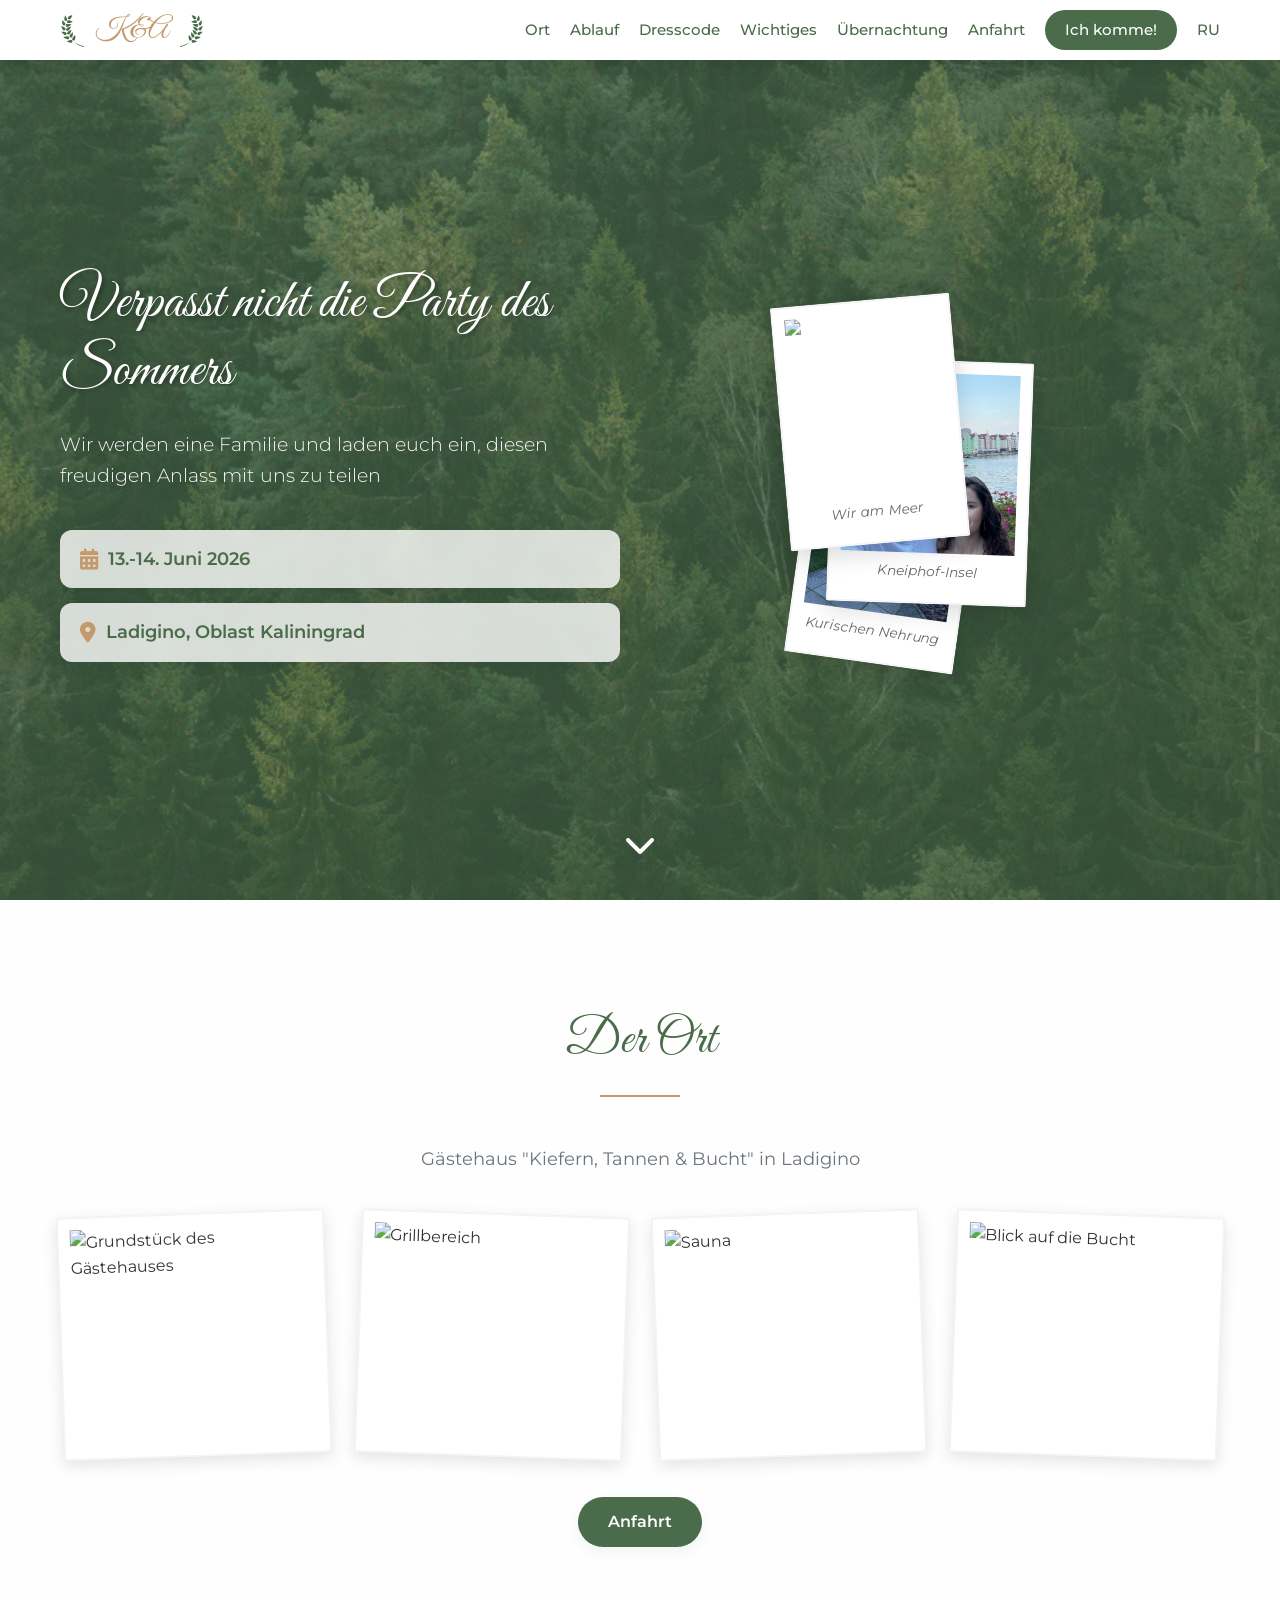
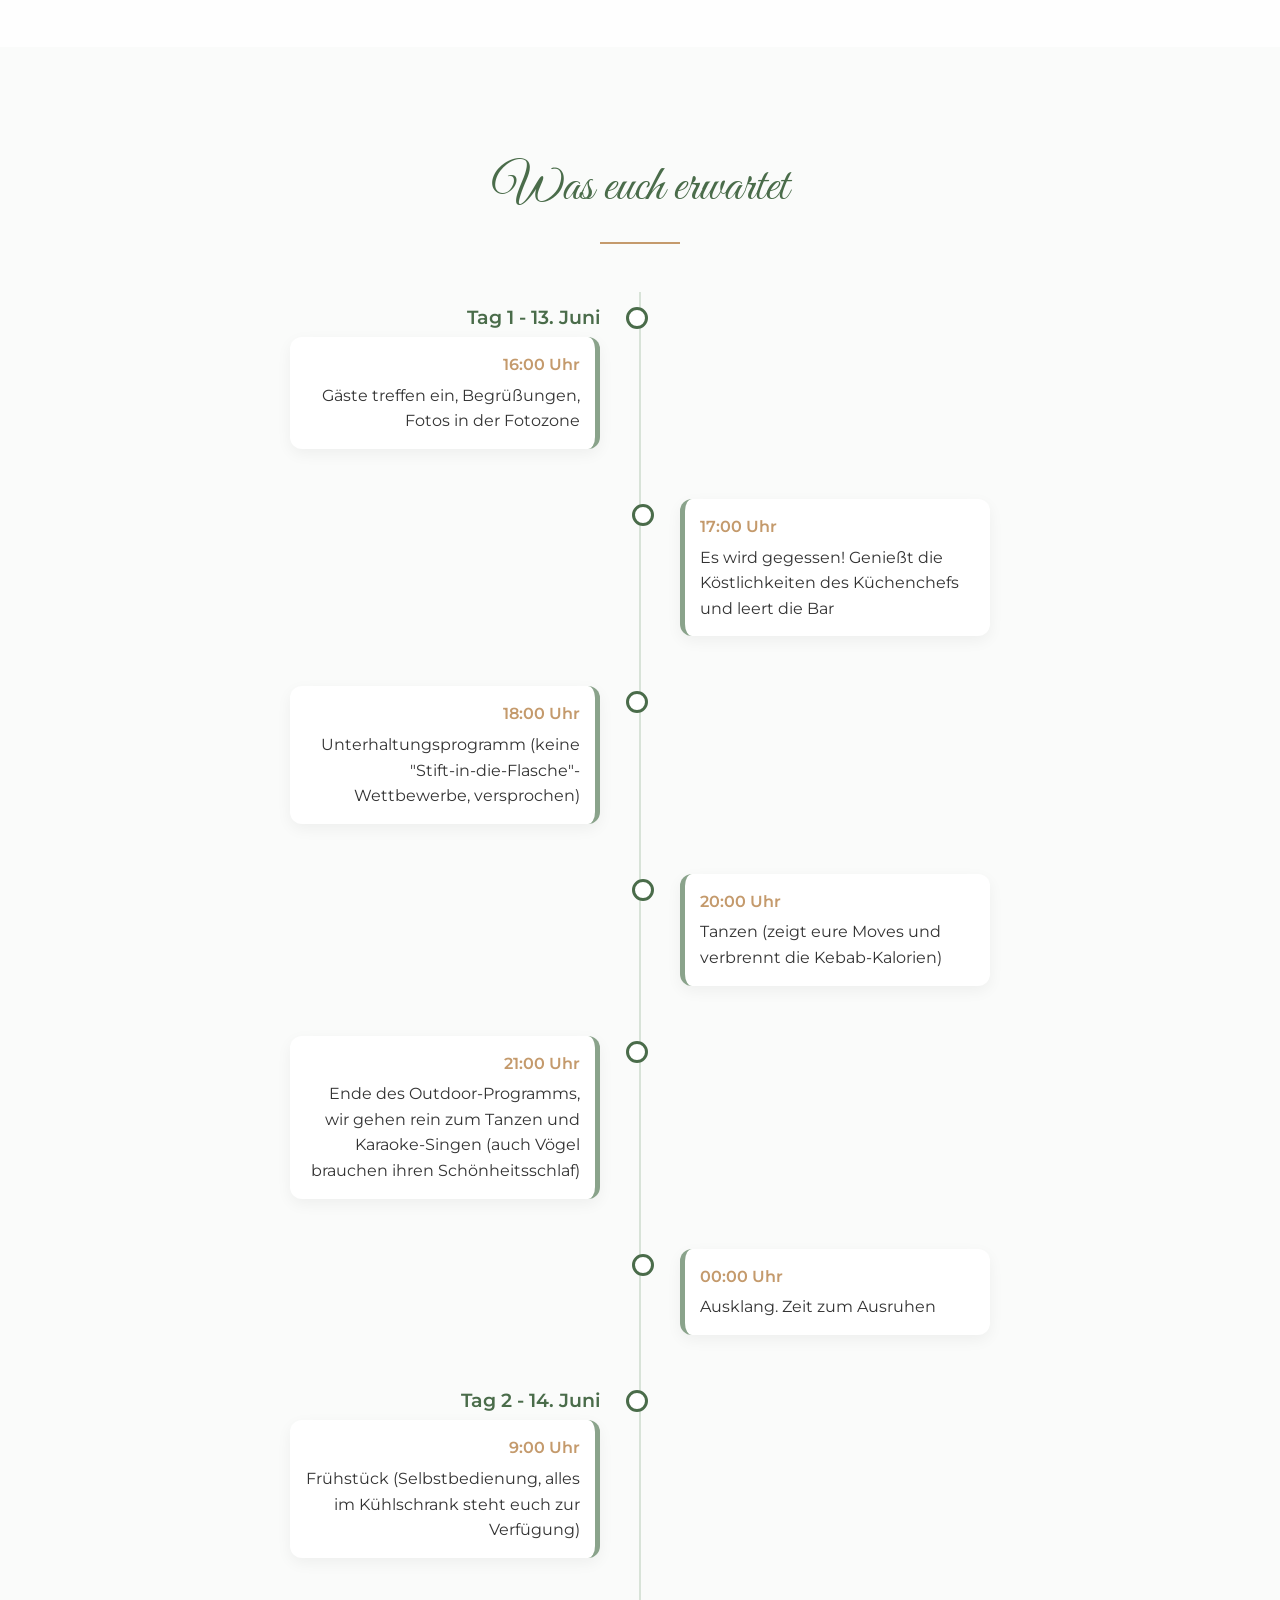
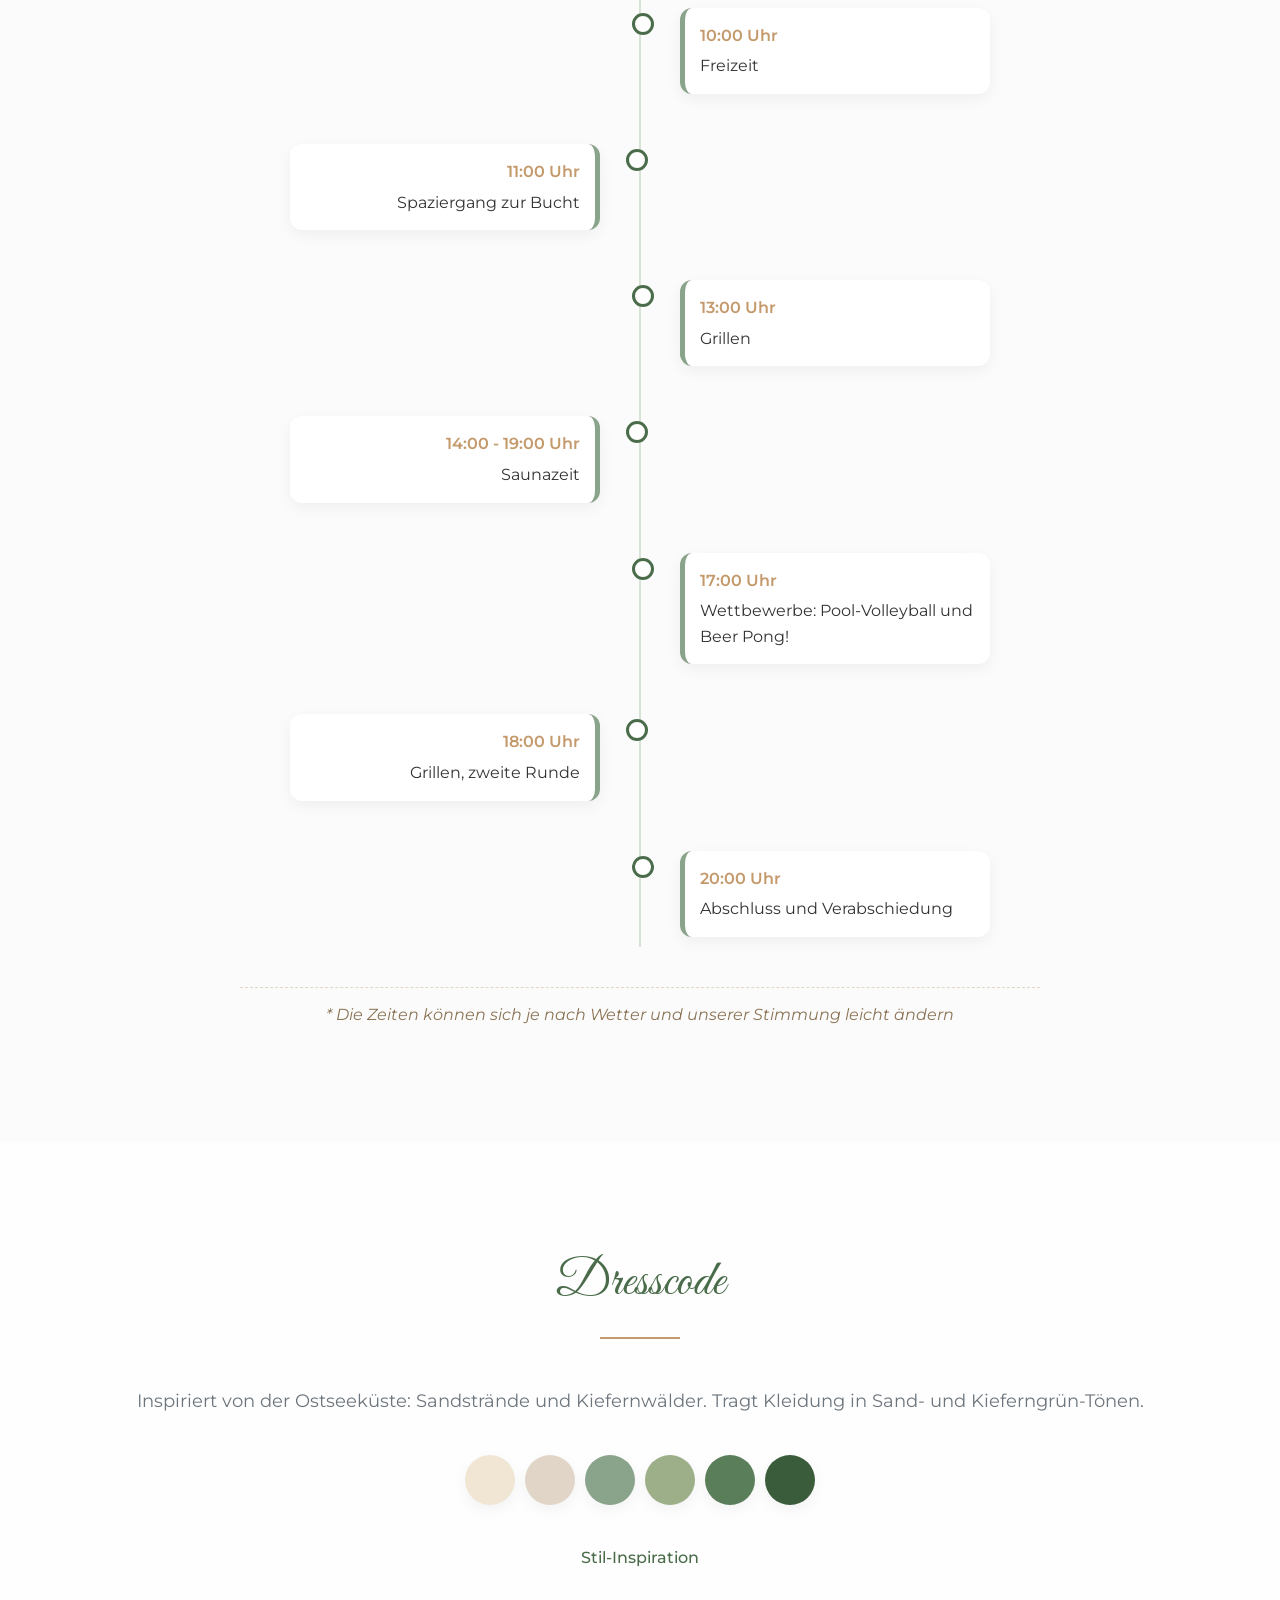
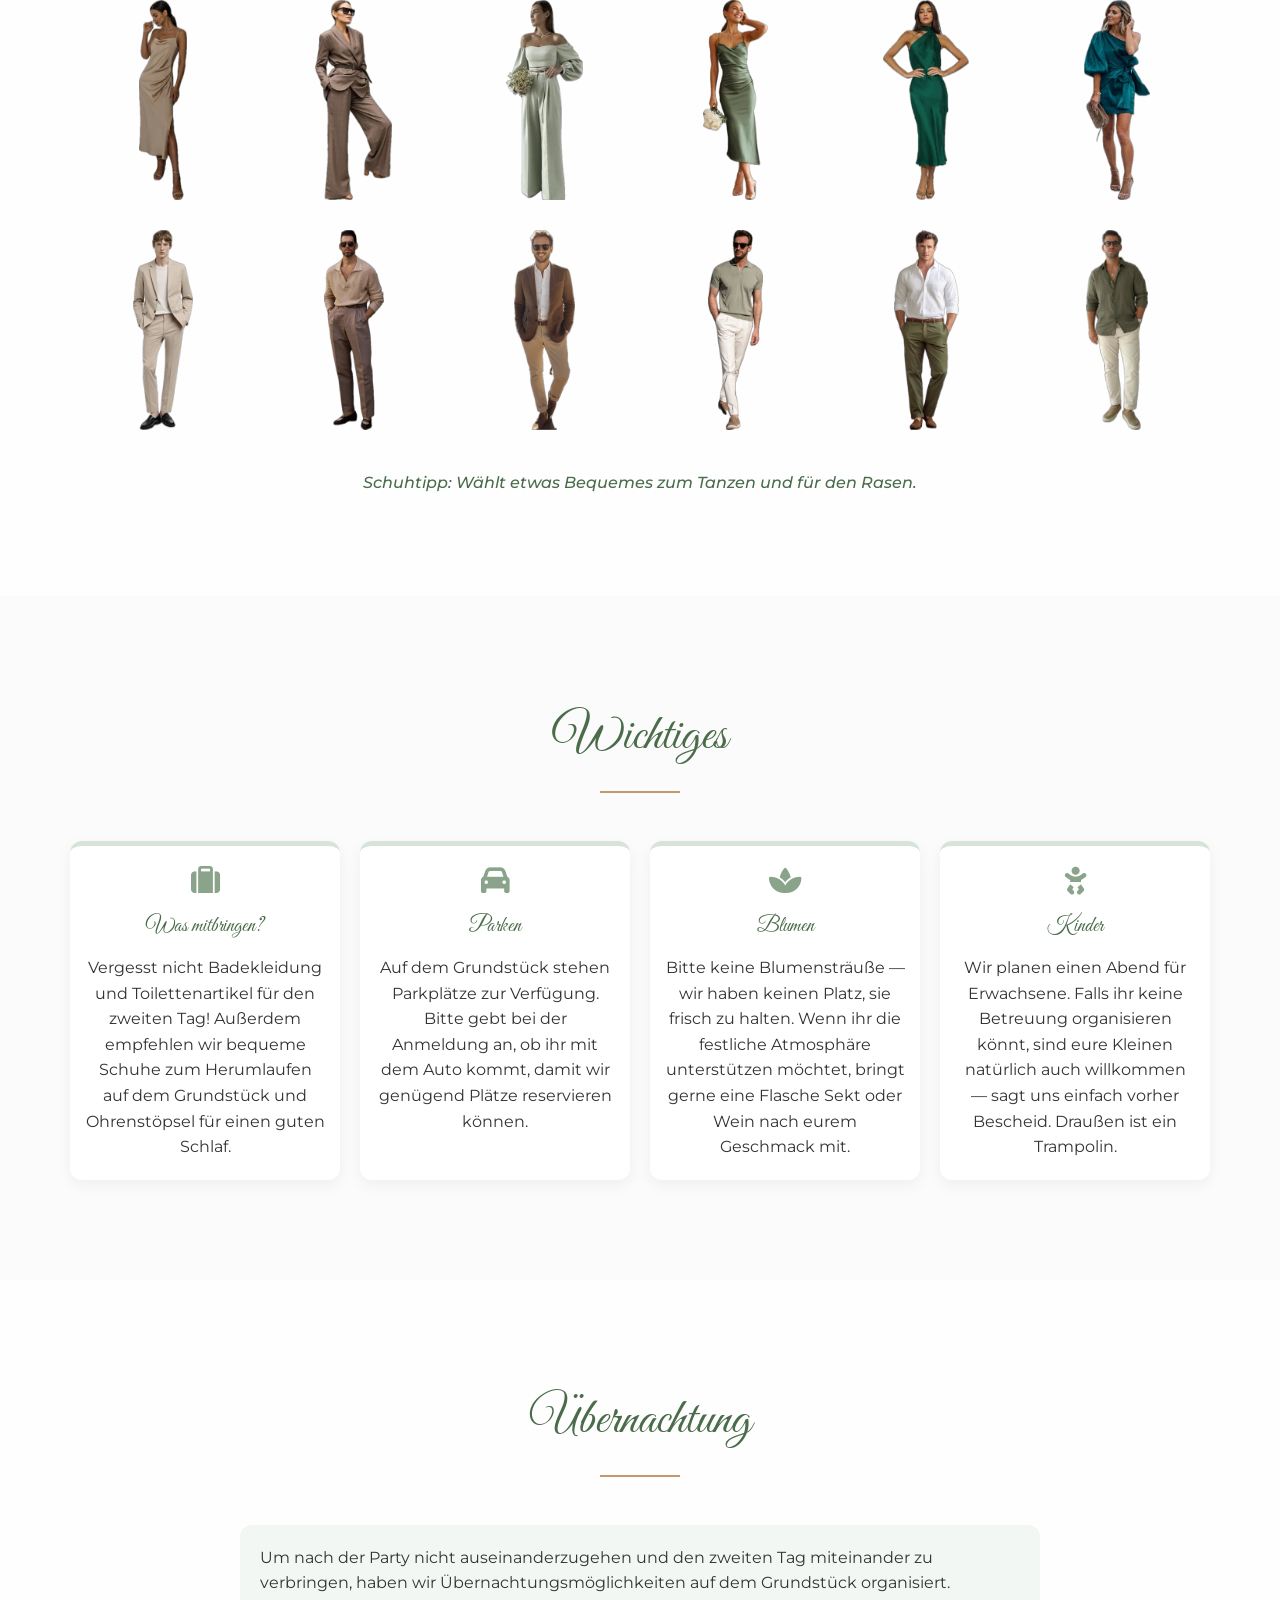
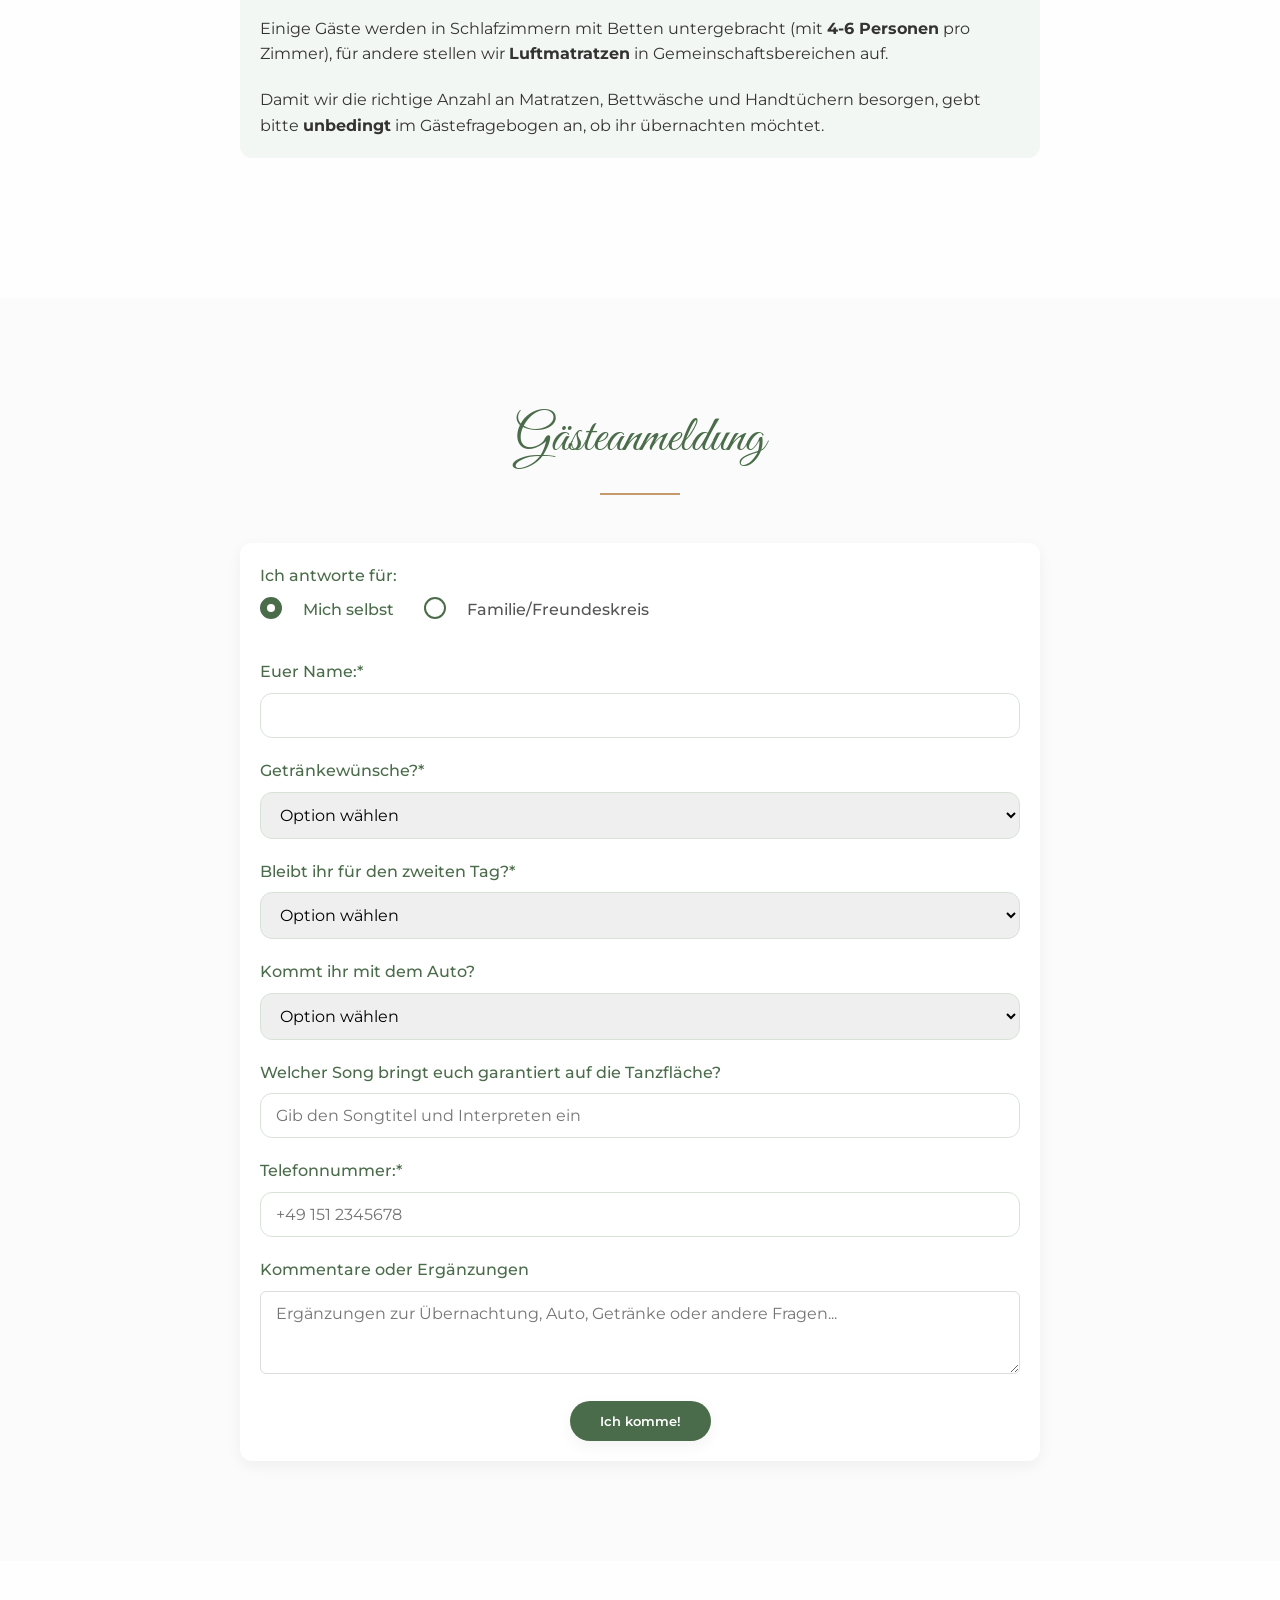
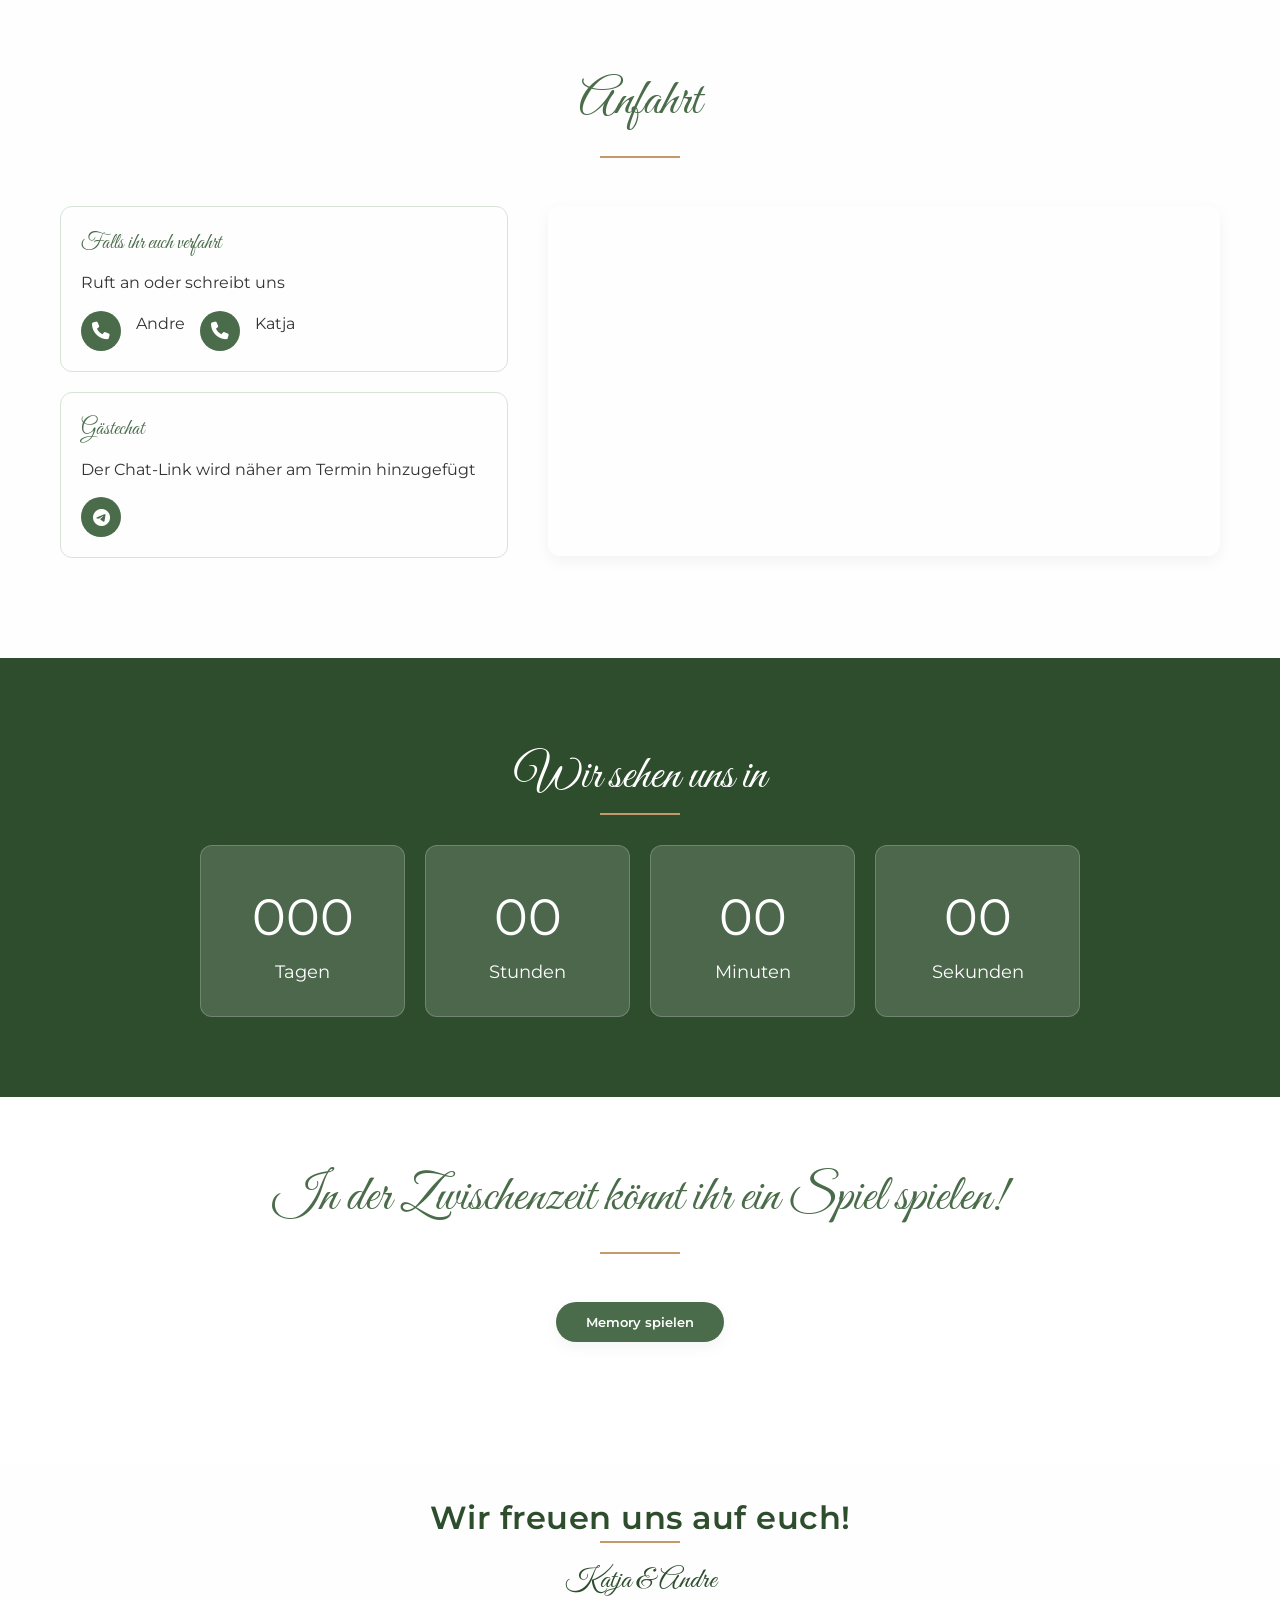
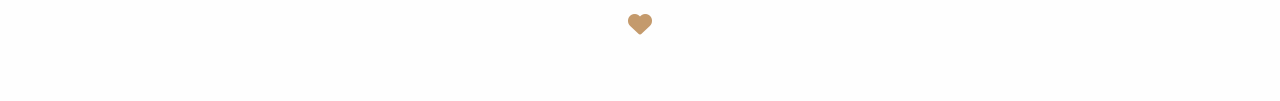
==== commit 74b870fd: "Update index.html форма заменена на новую" ====
--- a/de/index.html
+++ b/de/index.html
@@ -450,84 +450,159 @@
     </div>
     </section>
 
-    <!-- Abschnitt 7: Anmeldeformular -->
+    <!-- Блок 7: Форма подтверждения участия -->
     <section id="form" style="background-color: rgba(216, 227, 216, 0.1);">
-        <div class="container">
-            <h2>Gästeanmeldung</h2>
-
-            <div class="form-container">
-                <form id="guest-form">
+    <div class="container">
+        <h2>Gästeanmeldung</h2>
+        
+        <div class="form-container">
+            <!-- Уведомление о предыдущем заполнении -->
+        <div id="previous-fill-message" class="form-notice" style="display: none;">
+            <p><strong>Wir sehen, dass du das Formular bereits ausgefüllt hast!</strong></p>
+            <p>Um die Daten zu aktualisieren, folge diesem Link: <a href="#" id="edit-existing-link" class="notice-link"></a></p>
+        </div>
+            
+            <form id="guest-form">
+                
+                <!-- Радиокнопки "Заполняю за" -->
+                <div class="form-group">
+                    <div class="radio-group">
+                        <label class="radio-label">Ich antworte für:</label>
+                        <div class="radio-options">
+                            <label class="radio-option">
+                                <input type="radio" name="for-who" value="myself" checked>
+                                <span class="radio-custom"></span>
+                                <span class="radio-text">Mich selbst</span>
+                            </label>
+                            <label class="radio-option">
+                                <input type="radio" name="for-who" value="family">
+                                <span class="radio-custom"></span>
+                                <span class="radio-text">Familie/Freundeskreis</span>
+                            </label>
+                        </div>
+                    </div>
+                </div>
+                
+                <!-- Предупреждение для семьи -->
+                <div id="family-warning" class="form-warning accent" style="display: none;">
+                    <p>Bitte lassen Sie Ihre Begleiter das Formular nicht separat ausfüllen, damit wir alle richtig erfassen können!</p>
+                </div>
+
+                <!-- Имя -->
+                <div class="form-group">
+                    <label for="name" id="name-label">Euer Name:*</label>
+                    <input type="text" id="name" name="name" required>
+                </div>
+
+                <!-- Поле для имен гостей (для семьи) -->
+                <div id="guests-names-container" style="display: none;">
                     <div class="form-group">
-                        <label for="name">Euer Name:*</label>
-                        <input type="text" id="name" name="name" required>
-                    </div>
-
-                    <div class="form-group">
-                        <label for="guests-count">Wie viele seid ihr?*</label>
-                        <select id="guests-count" name="guests-count" required>
-                            <option value="" disabled selected>Anzahl auswählen</option>
-                            <option value="1">1 Gast</option>
-                            <option value="2">2 Gäste</option>
-                            <option value="3">3 Gäste</option>
-                            <option value="4+">4+ Gäste</option>
-                        </select>
-                    </div>
-
-                    <div id="additional-guests" style="display: none;">
-                        <!-- Zusätzliche Namensfelder werden per JS hinzugefügt -->
-                    </div>
-
-                    <div class="form-group">
-                        <label for="drinks">Getränkewünsche (für eure Gruppe, mehrere möglich)</label>
-                        <select id="drinks" name="drinks" multiple size="4">
+                        <label for="guests-names">Namen aller Begleiter angeben*</label>
+                        <textarea id="guests-names" name="guests-names" placeholder="Gast 2, Gast 3, Gast 4..." rows="2"></textarea>
+                    </div>
+                </div>
+
+                <!-- Напитки -->
+                <div class="form-group">
+                    <label id="drinks-label">Getränkewünsche?*</label>
+                    <div id="drinks-single-container">
+                        <select id="drinks-single" name="drinks-single" required aria-labelledby="drinks-label">
+                            <option value="" disabled selected>Option wählen</option>
                             <option value="non-alc">🧃 Alkoholfrei</option>
                             <option value="wine">🍺🍷🍹 Leichte Alkoholika</option>
                             <option value="vodka">🥃 Starke Alkoholika</option>
                             <option value="everything">🥴 Was eingeschenkt wird</option>
+                            <option value="Позже">Später entscheiden</option>
+                        </select>
+                    </div>
+                    <div id="drinks-multiple-container" style="display: none;">
+                        <select id="drinks-multiple" name="drinks-multiple" multiple size="4" aria-labelledby="drinks-label">
+                            <option value="non-alc">🧃 Alkoholfrei</option>
+                            <option value="wine">🍺🍷🍹 Leichte Alkoholika</option>
+                            <option value="vodka">🥃 Starke Alkoholika</option>
+                            <option value="everything">🥴 Was eingeschenkt wird</option>
+                            <option value="Позже">Später entscheiden</option>
                         </select>
                         <p class="form-hint">Halte Strg (Windows) oder Cmd (Mac) gedrückt, um mehrere auszuwählen</p>
                     </div>
-
-                    <div class="form-group">
-                        <label for="stay">Bleibt ihr für den zweiten Tag?*</label>
-                        <select id="stay" name="stay" required>
-                            <option value="" disabled selected>Option wählen</option>
-                            <option value="Остаюсь">Übernachtung geplant</option>
-                            <option value="Ночую дома, но приеду на следующий день">Übernachte zuhause, komme aber am nächsten Tag</option>
-                            <option value="Приеду только на 1й день">Nur am ersten Tag dabei</option>
-                            <option value="Решу позже">Entscheide später wegen Übernachtung</option>
-                            <option value="Не смогу посетить мероприятие">Kann nicht teilnehmen</option>
-                        </select>
-                    </div>
-
-                    <div class="form-group">
-                        <label for="car">Kommt ihr mit dem Auto?</label>
-                        <select id="car" name="car">
-                            <option value="" selected>Option wählen</option>
-                            <option value="Да">Ja, alle in einem Auto</option>
-                            <option value="Да">Ja, mit zwei Autos</option>
-                            <option value="Нет">Nein</option>
-                            <option value="Нет">Entscheide später</option>
-                        </select>
-                    </div>
-
-                    <div class="form-group">
-                        <label for="track">Welcher Song bringt euch garantiert auf die Tanzfläche?</label>
-                        <input type="text" id="track" name="track">
-                    </div>
-
-                    <div class="form-group">
-                        <label for="phone">Telefonnummer:*</label>
-                        <input type="tel" id="phone" name="phone" pattern="(\+7[ \-]?\d{3}[ \-]?\d{3}[ \-]?\d{2}[ \-]?\d{2})|(\+49[ \-]?\d{3}[ \-]?\d{4,8})" placeholder="+49 151 2345678" required>
-                    </div>
-
-                    <div style="text-align: center;">
-                        <button type="submit" class="btn">Ich komme!</button>
-                    </div>
-                </form>
-            </div>
-        </div>
-    </section>
+                </div>
+
+                <!-- Ночевка -->
+                <div class="form-group">
+                    <label id="stay-label" for="stay">Bleibt ihr für den zweiten Tag?*</label>
+                    <select id="stay" name="stay" required>
+                        <option value="" disabled selected>Option wählen</option>
+                        <option value="Остаюсь">Ich bleibe</option>
+                        <option value="Ночую дома, но приеду на следующий день">Übernachte zuhause, komme aber am nächsten Tag</option>
+                        <option value="Приеду только на 1й день">Nur am ersten Tag dabei</option>
+                        <option value="Позже">Entscheide später wegen Übernachtung</option>
+                        <option value="Не смогу посетить мероприятие">Kann nicht teilnehmen</option>
+                        <option value="Свой вариант">Eigener Vorschlag (wird im Kommentar erläutert)</option>
+                    </select>
+                </div>
+
+                <!-- Авто -->
+                <div class="form-group">
+                    <label id="car-label" for="car">Kommt ihr mit dem Auto?</label>
+                    <select id="car" name="car">
+                        <option value="" selected>Option wählen</option>
+                        <option value="Да">Ja</option>
+                        <option value="Нет">Nein</option>
+                        <option value="Позже">Später entscheiden</option>
+                        <option value="Свой вариант">Eigener Vorschlag (wird im Kommentar erläutert)</option>
+                    </select>
+                </div>
+
+                <!-- Трек -->
+                <div class="form-group">
+                    <label for="track">Welcher Song bringt euch garantiert auf die Tanzfläche?</label>
+                    <input type="text" id="track" name="track" placeholder="Gib den Songtitel und Interpreten ein">
+                </div>
+
+                <!-- Телефон -->
+                <div class="form-group">
+                    <label for="phone">Telefonnummer:*</label>
+                    <input type="tel" id="phone" name="phone" pattern="(\+7[ \-]?\d{3}[ \-]?\d{3}[ \-]?\d{2}[ \-]?\d{2})|(\+49[ \-]?\d{3}[ \-]?\d{4,8})" placeholder="+49 151 2345678" required>
+                </div>
+
+                <!-- Комментарии -->
+                <div class="form-group">
+                    <label for="comments">Kommentare oder Ergänzungen</label>
+                    <textarea id="comments" name="comments" placeholder="Ergänzungen zur Übernachtung, Auto, Getränke oder andere Fragen..." rows="3"></textarea>
+                </div>
+
+                <!-- Скрытое поле для уникального кода -->
+                <input type="hidden" name="unique_code" id="unique-code">
+
+                <!-- Кнопка отправки -->
+                <div style="text-align: center;">
+                    <button type="submit" class="btn">Ich komme!</button>
+                </div>
+<div id="final-message" style="display: none;">
+                <!-- Ссылка для редактирования (будет показана после отправки) -->
+                <div id="edit-link-container" style="display: none; text-align: center; margin-top: 20px; padding: 15px; background: rgba(40, 167, 69, 0.1); border-radius: 8px; border-left: 4px solid #28a745;">
+    <p id="message-text" style="color: #155724; margin: 0 0 10px 0;">
+        <!-- Текст будет меняться в зависимости от ответов -->
+    </p>
+    
+    <div style="margin: 15px 0; font-size: 14px;">
+        <div style="margin-bottom: 5px; color: #495057;">Link zum Bearbeiten:</div>
+        <a href="#" id="edit-link-display" target="_blank" 
+           style="style="color: #4a6fa5; font-weight: bold; text-decoration: underline; word-break: break-all">
+            <!-- Ссылка будет вставлена сюда -->
+        </a>
+    </div>
+    
+    <p class="form-hint" style="margin-top: 10px; font-size: 12px; color: #6c757d;">
+        Speichere dir diesen Link oder setze ein Lesezeichen für diese Seite.
+    </p>
+                </div>
+    </div>
+
+            </form>
+        </div>
+    </div>
+</section>
 
 <!-- Abschnitt 8: Anfahrt -->
 <section id="map-section">
--- a/style.css
+++ b/style.css
@@ -1125,6 +1125,19 @@
 .radio-option input:checked ~ .radio-text {
     color: rgb(74, 108, 74);
     font-weight: 500;
+}
+
+/* Стили для заблокированных полей после отправки */
+.submitted-field {
+    opacity: 0.7;
+    cursor: not-allowed;
+    background-color: #f8f9fa;
+}
+
+.permanent-disabled {
+    background-color: #6c757d !important;
+    cursor: not-allowed !important;
+    opacity: 0.7;
 }
 
 /* Отдельный класс специально для предупреждения в форме */
@@ -2575,3 +2588,189 @@
         font-size: 1.2rem;
     }
 }
+
+/* ДОБАВЬТЕ ЭТИ СТИЛИ В КОНЕЦ ФАЙЛА */
+
+/* Контейнер для кнопок формы */
+.form-buttons {
+    display: flex;
+    gap: 20px; /* Увеличиваем отступ между кнопками */
+    margin-top: 30px;
+    justify-content: center; /* Центрируем на десктопе */
+    flex-wrap: wrap; /* Разрешаем перенос на мобильных */
+}
+
+/* УДАЛИТЕ все эти стили и оставьте только: */
+.form-buttons .btn,
+.form-buttons .btn-cancel {
+    /* Удаляем flex: 1 и min-width: 0 */
+    padding: 12px 30px; /* Оригинальный padding из основного .btn */
+    text-align: center;
+    font-size: 16px !important; /* Фиксированный одинаковый размер шрифта */
+    line-height: 1.4;
+    border-radius: 30px;
+    border: none;
+    cursor: pointer;
+    transition: all 0.3s;
+    font-weight: 600;
+    font-family: 'Montserrat', sans-serif;
+    text-decoration: none;
+    box-sizing: border-box;
+    display: inline-flex;
+    align-items: center;
+    justify-content: center;
+    height: auto;
+    min-height: 44px; /* Фиксированная минимальная высота */
+}
+
+/* Кнопка "Сохранить изменения" */
+.form-buttons .btn[type="submit"] {
+    background-color: #4a6c4a;
+    color: white;
+    font-size: 16px !important; /* Явно задаем размер шрифта */
+}
+
+/* Кнопка "Отмена" */
+.form-buttons .btn-cancel {
+    background-color: #6c757d;
+    color: white;
+    font-size: 16px !important; /* Явно задаем размер шрифта */
+}
+
+/* Ховер-эффекты */
+.form-buttons .btn[type="submit"]:hover:not(:disabled) {
+    background-color: #5a7d5a;
+    transform: translateY(-2px);
+    box-shadow: 0 4px 8px rgba(0, 0, 0, 0.15);
+}
+
+.form-buttons .btn-cancel:hover {
+    background-color: #7a7f85;
+    transform: translateY(-2px);
+    box-shadow: 0 4px 8px rgba(0, 0, 0, 0.15);
+    color: white;
+    text-decoration: none;
+}
+
+/* Заблокированная кнопка */
+.form-buttons .btn[type="submit"]:disabled {
+    background-color: #cccccc !important;
+    color: #666666 !important;
+    cursor: not-allowed !important;
+    transform: none !important;
+    box-shadow: none !important;
+    opacity: 0.7;
+}
+
+/* Адаптивность */
+@media (max-width: 576px) {
+    .form-buttons {
+        flex-direction: column;
+        gap: 12px;
+    }
+    
+    .form-buttons .btn,
+    .form-buttons .btn-cancel {
+        width: 100%; /* На мобильных на всю ширину */
+        padding: 12px 20px;
+        min-height: 48px; /* Чуть больше на мобильных */
+    }
+}
+
+/* Стили для сообщения об ошибке на странице редактирования */
+.error-message {
+    background-color: rgba(255, 255, 255, 0.95);
+    border: 1px solid var(--light-green);
+    border-radius: var(--border-radius);
+    padding: 30px 40px;
+    margin: 40px auto;
+    max-width: 600px;
+    text-align: center;
+    box-shadow: var(--shadow);
+    animation: fadeIn 0.5s ease;
+}
+
+.error-message h3 {
+    color: var(--primary-green);
+    margin-bottom: 20px;
+    font-family: 'Montserrat', sans-serif;
+    font-weight: 600;
+    font-size: 1.5rem;
+    display: flex;
+    align-items: center;
+    justify-content: center;
+    gap: 10px;
+}
+
+.error-message h3 i {
+    color: var(--accent-color);
+    font-size: 1.3rem;
+}
+
+.error-message p {
+    color: var(--text);
+    margin-bottom: 30px;
+    font-size: 1rem;
+    line-height: 1.6;
+}
+
+/* Кнопка использует существующие стили .btn */
+.error-message .btn {
+    display: inline-block;
+    background-color: var(--primary-green);
+    color: white;
+    padding: 12px 30px;
+    border-radius: 30px;
+    text-decoration: none;
+    font-weight: 600;
+    border: none;
+    cursor: pointer;
+    transition: all 0.3s;
+    font-family: 'Montserrat', sans-serif;
+    box-shadow: var(--shadow);
+}
+
+.error-message .btn:hover {
+    background-color: var(--accent-green);
+    transform: translateY(-2px);
+}
+
+/* Адаптивность */
+@media (max-width: 768px) {
+    .error-message {
+        padding: 25px 20px;
+        margin: 30px 20px;
+    }
+    
+    .error-message h3 {
+        font-size: 1.3rem;
+    }
+}
+
+@media (max-width: 480px) {
+    .error-message {
+        padding: 20px 15px;
+    }
+}
+
+/* Единые стили для заблокированных кнопок на всех страницах */
+.btn:disabled,
+.btn.disabled,
+button:disabled[type="submit"] {
+    background-color: #cccccc !important;
+    color: #666666 !important;
+    cursor: not-allowed !important;
+    transform: none !important;
+    box-shadow: none !important;
+    opacity: 0.7 !important;
+    border: none !important;
+}
+
+/* Ховер для заблокированной кнопки - убираем все эффекты */
+.btn:disabled:hover,
+.btn.disabled:hover,
+button:disabled[type="submit"]:hover {
+    background-color: #cccccc !important;
+    transform: none !important;
+    box-shadow: none !important;
+}
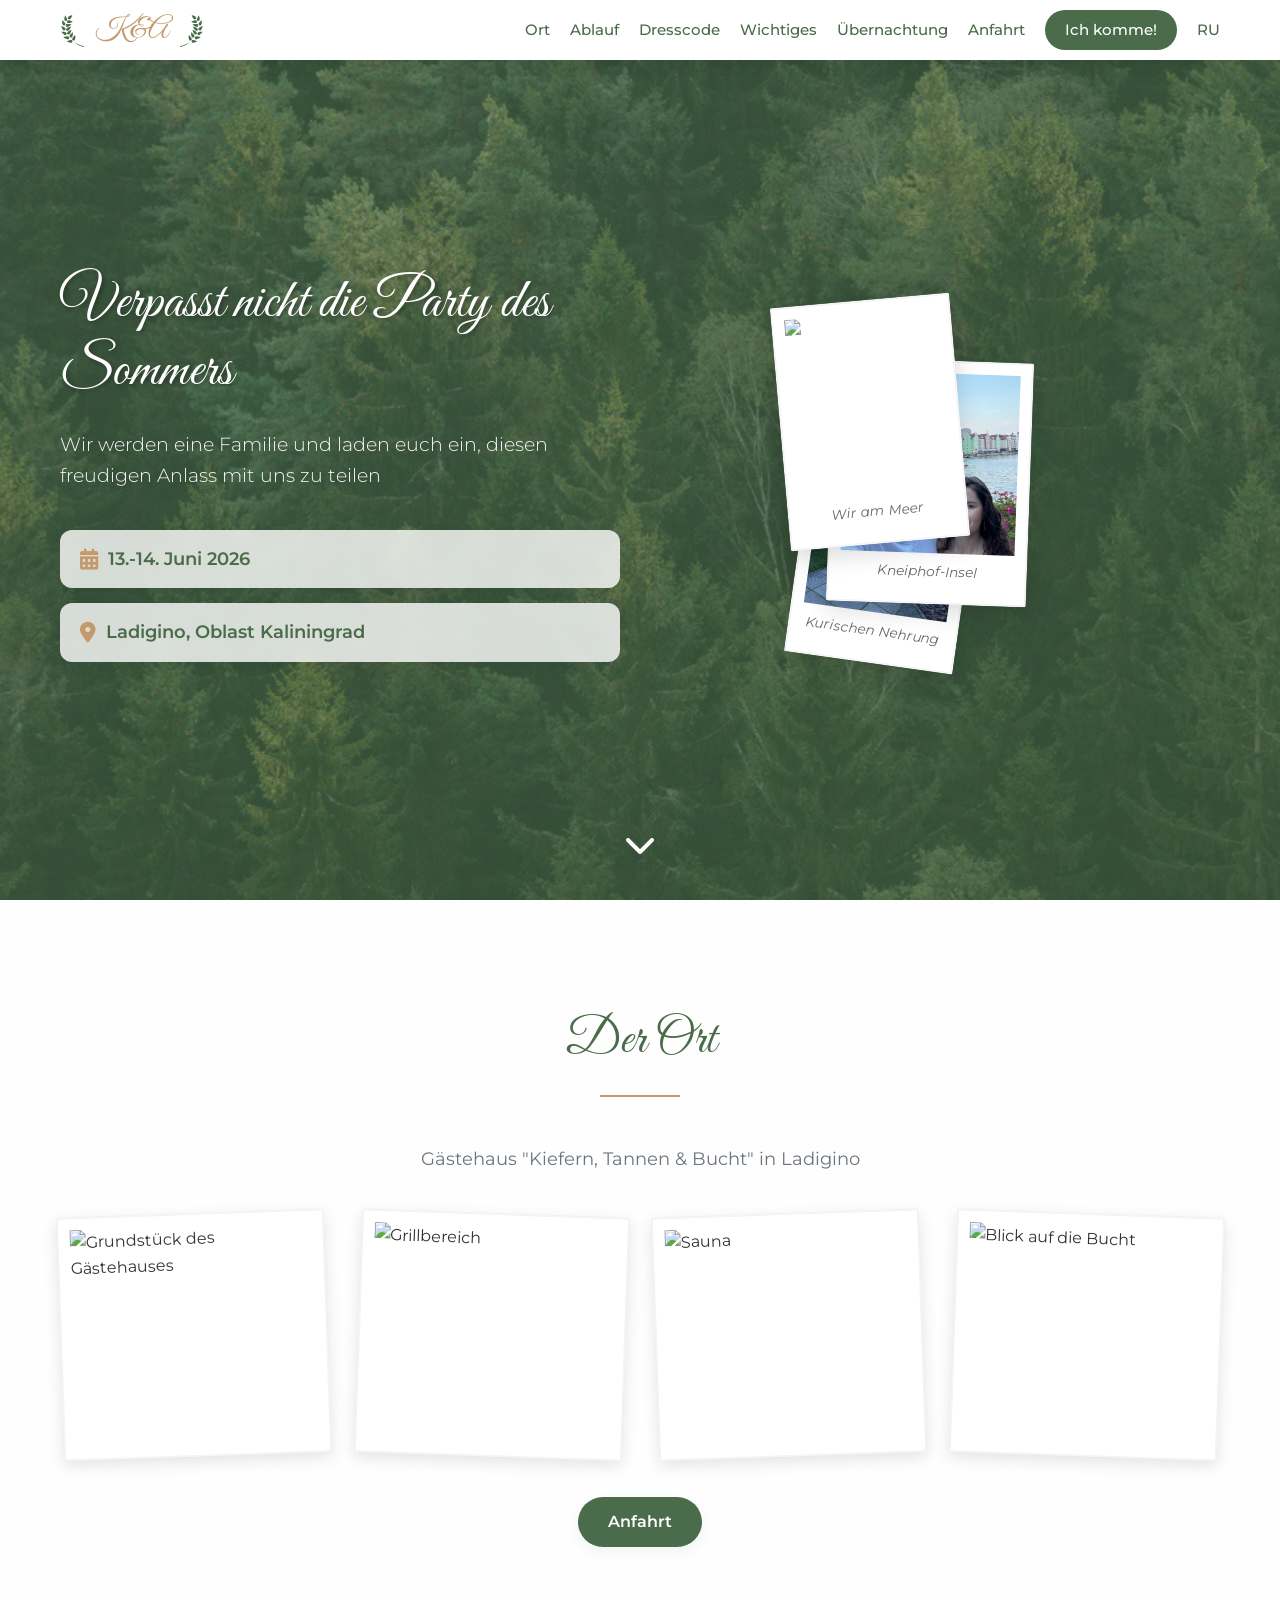
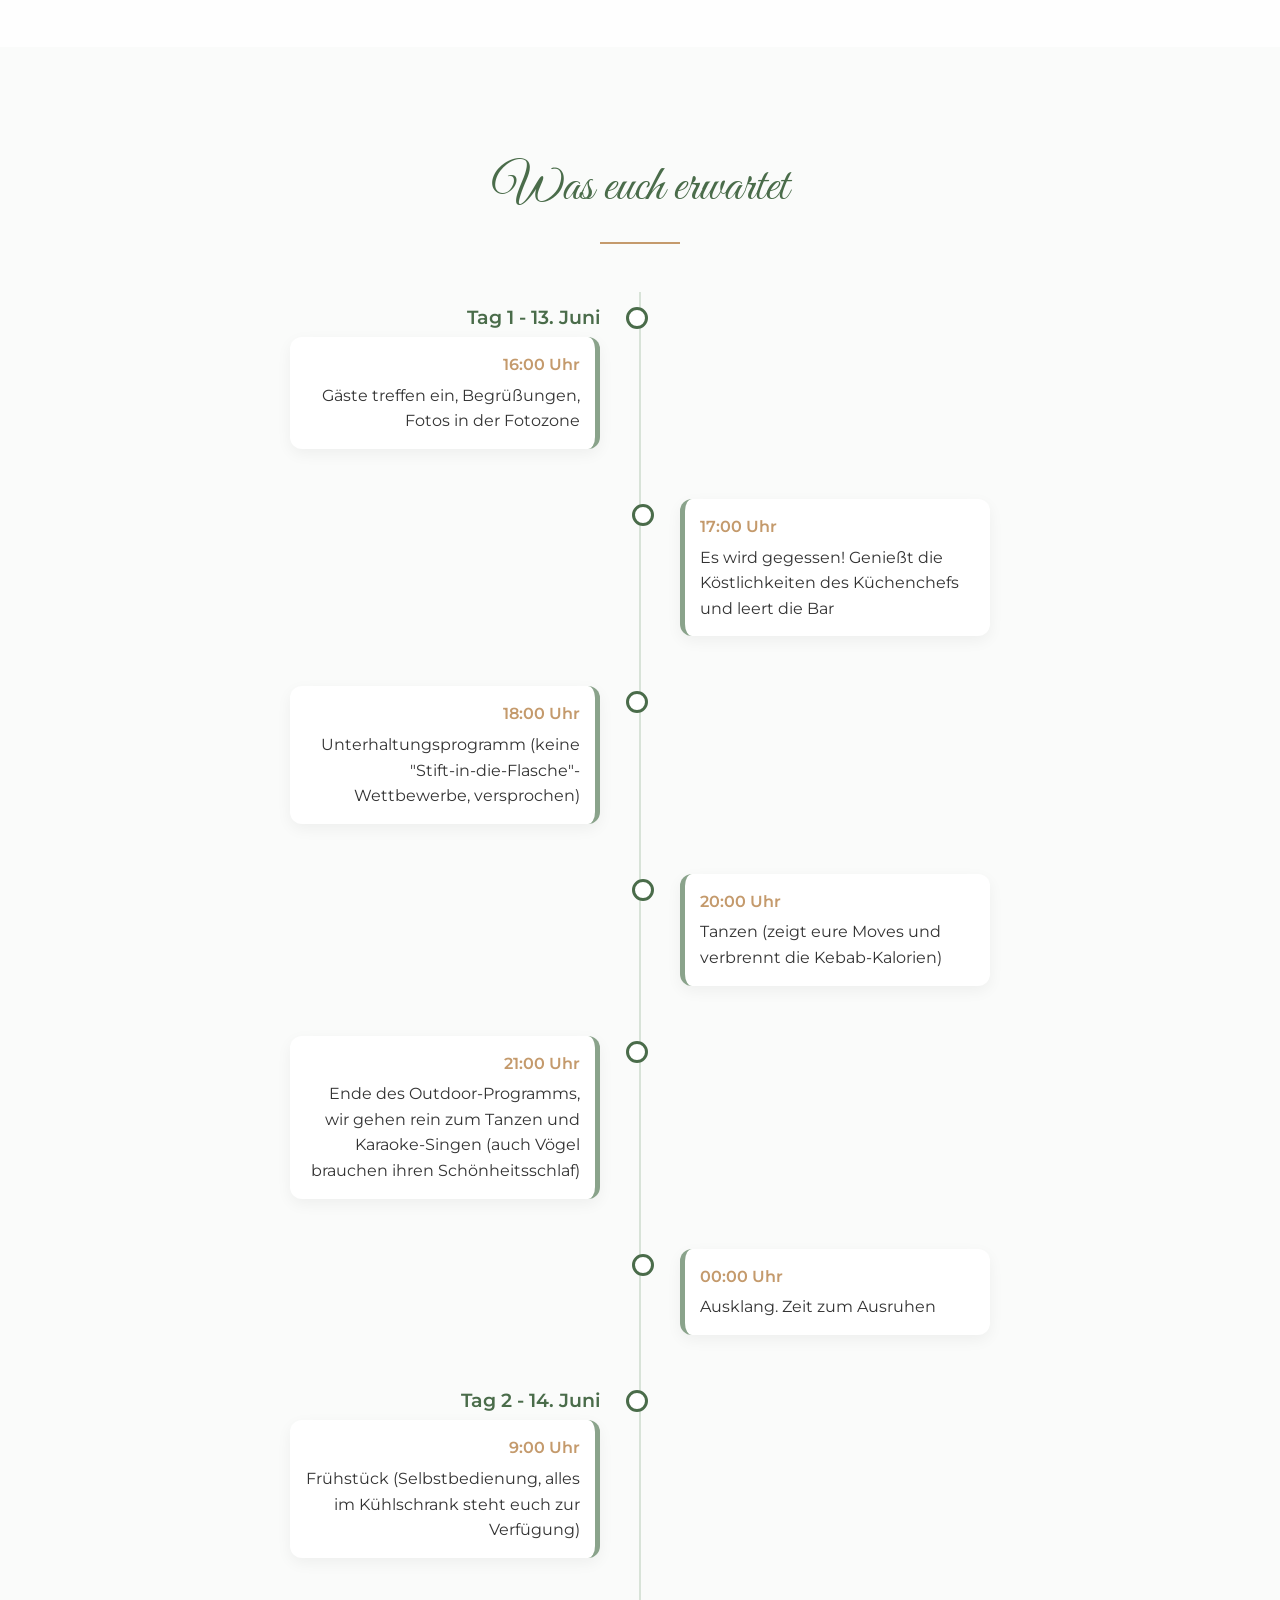
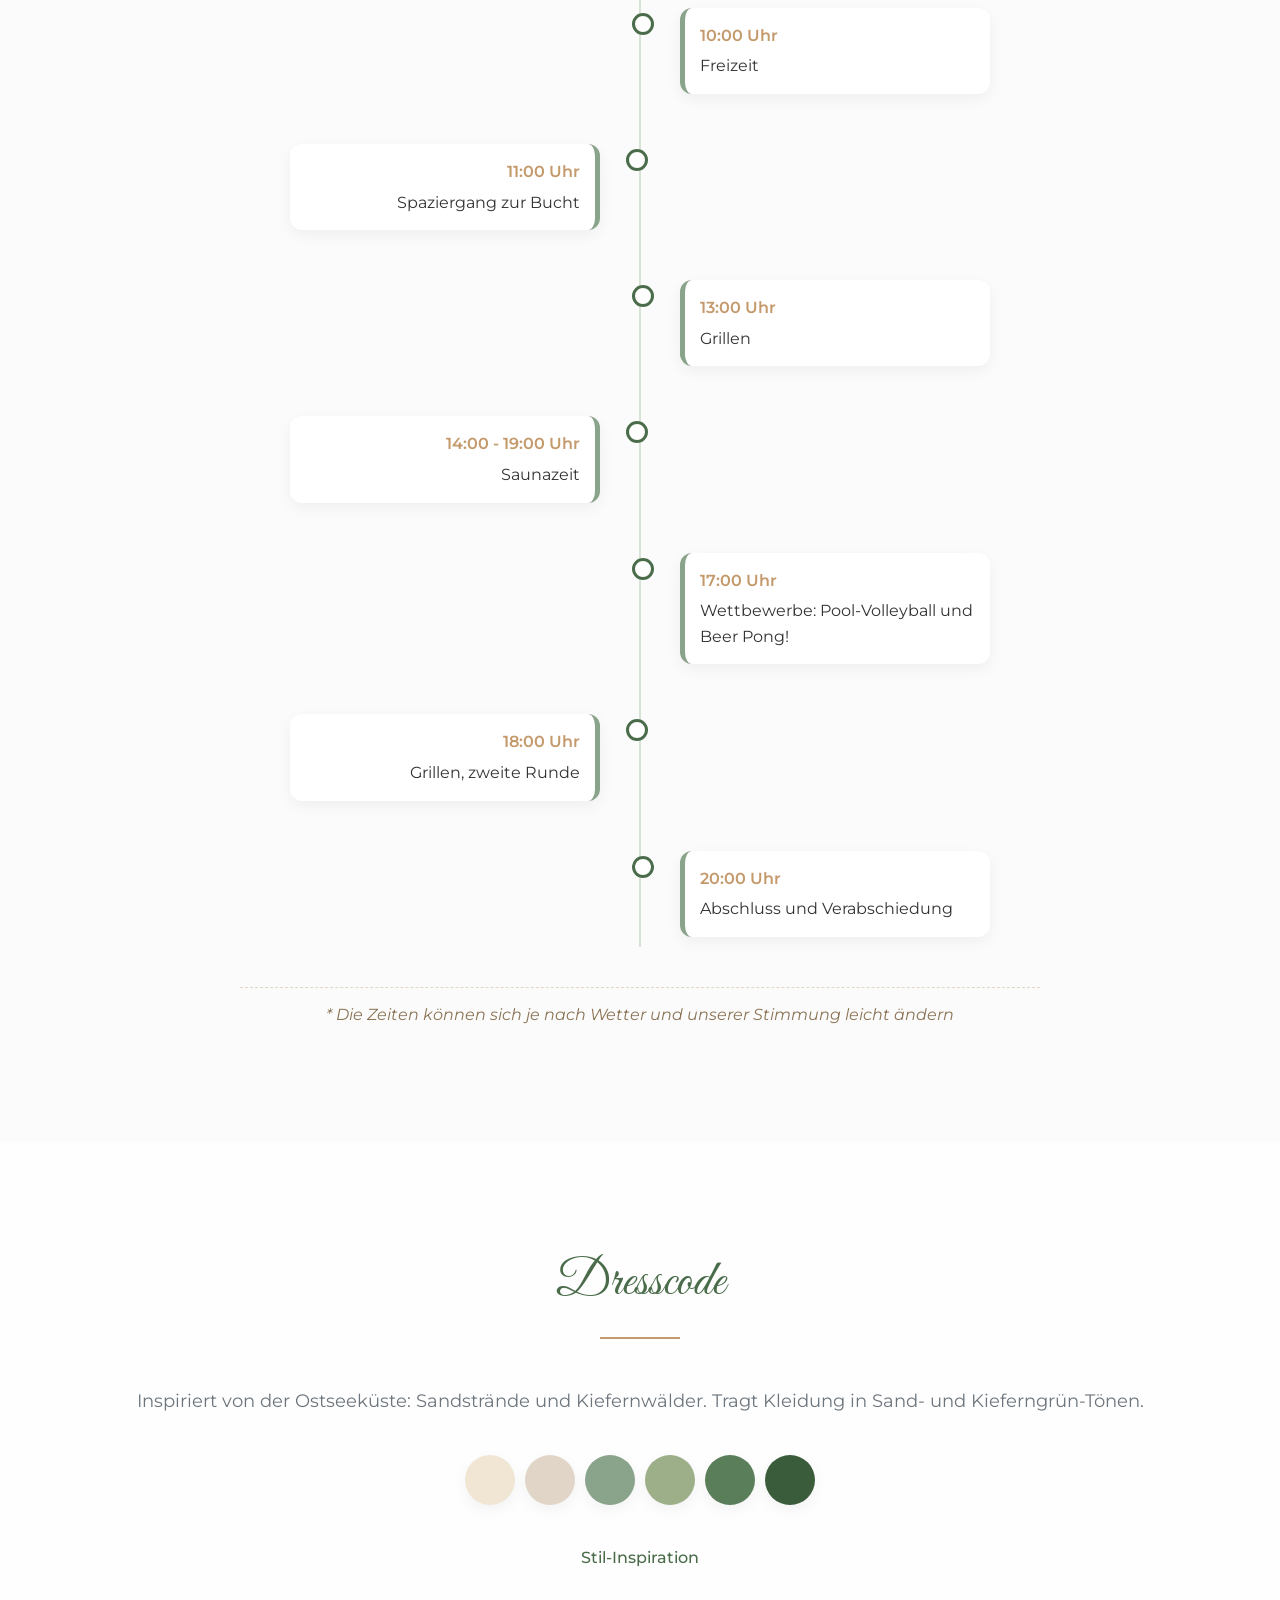
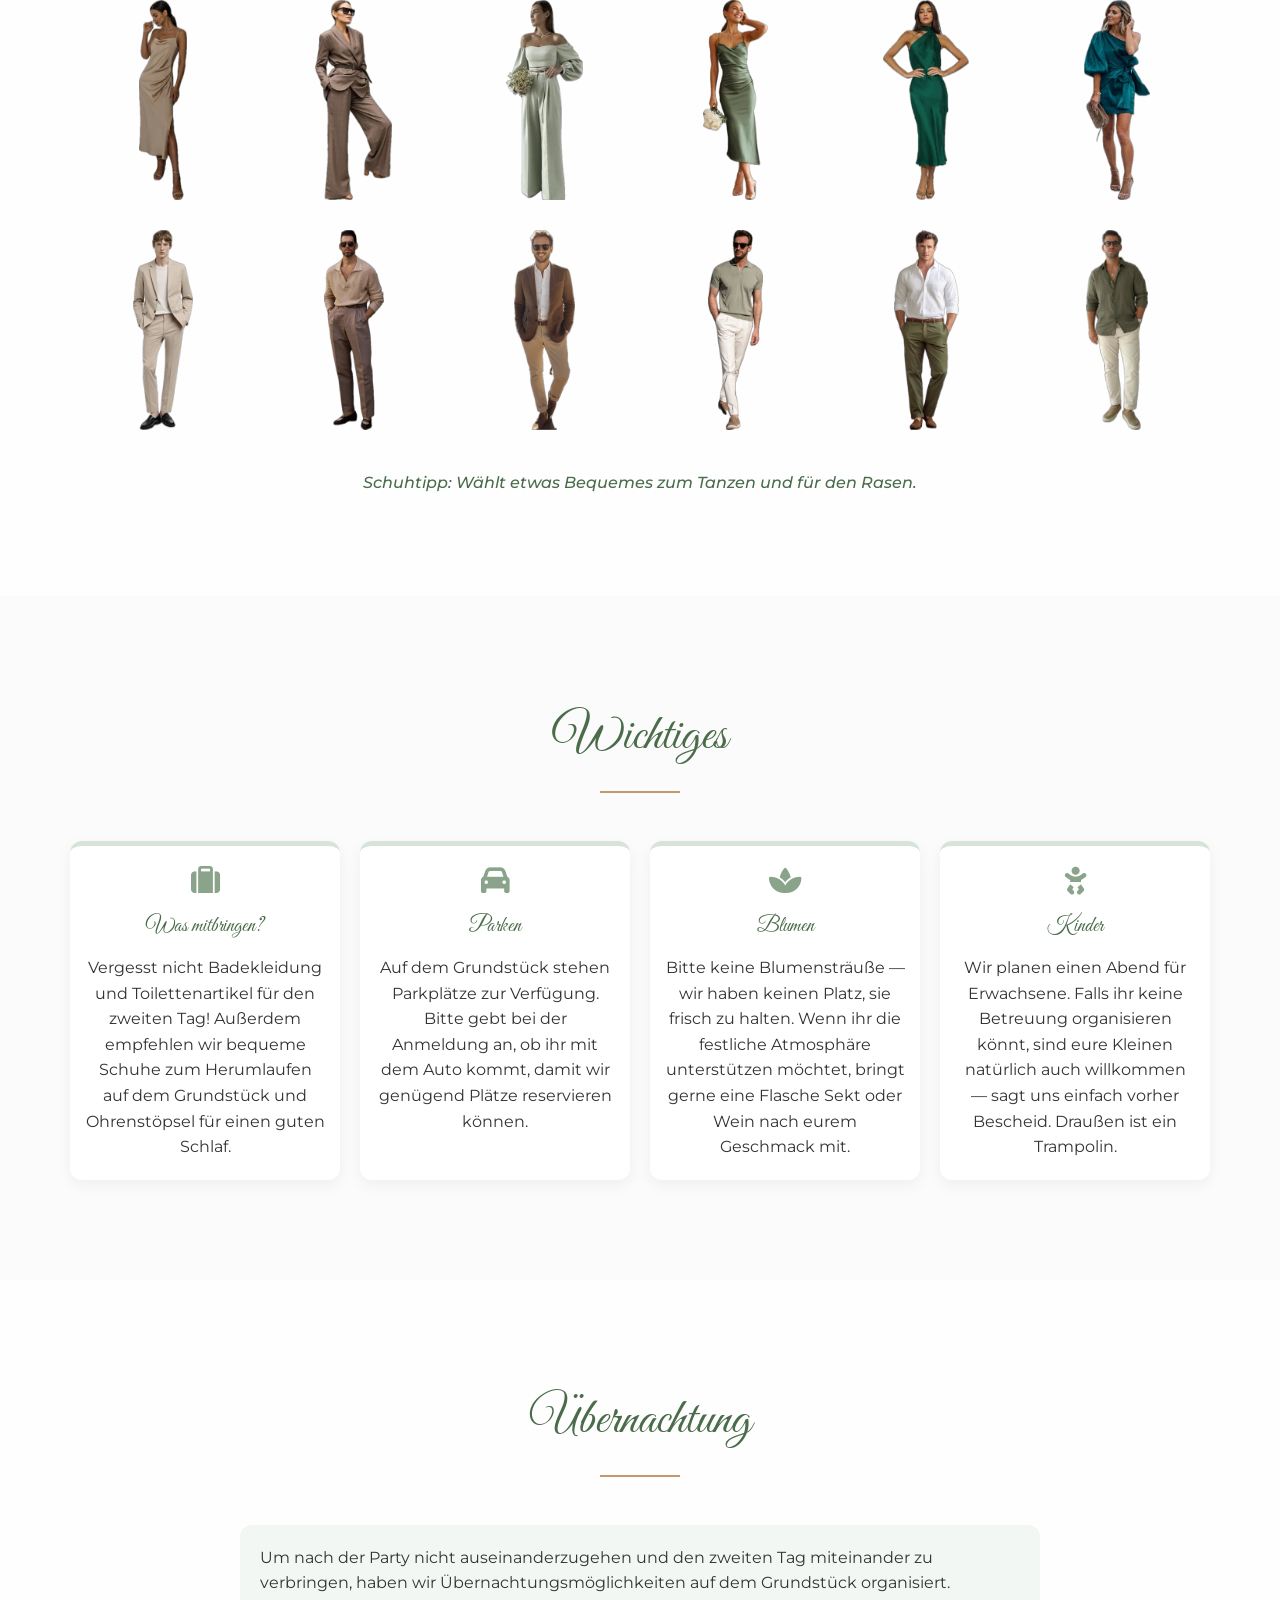
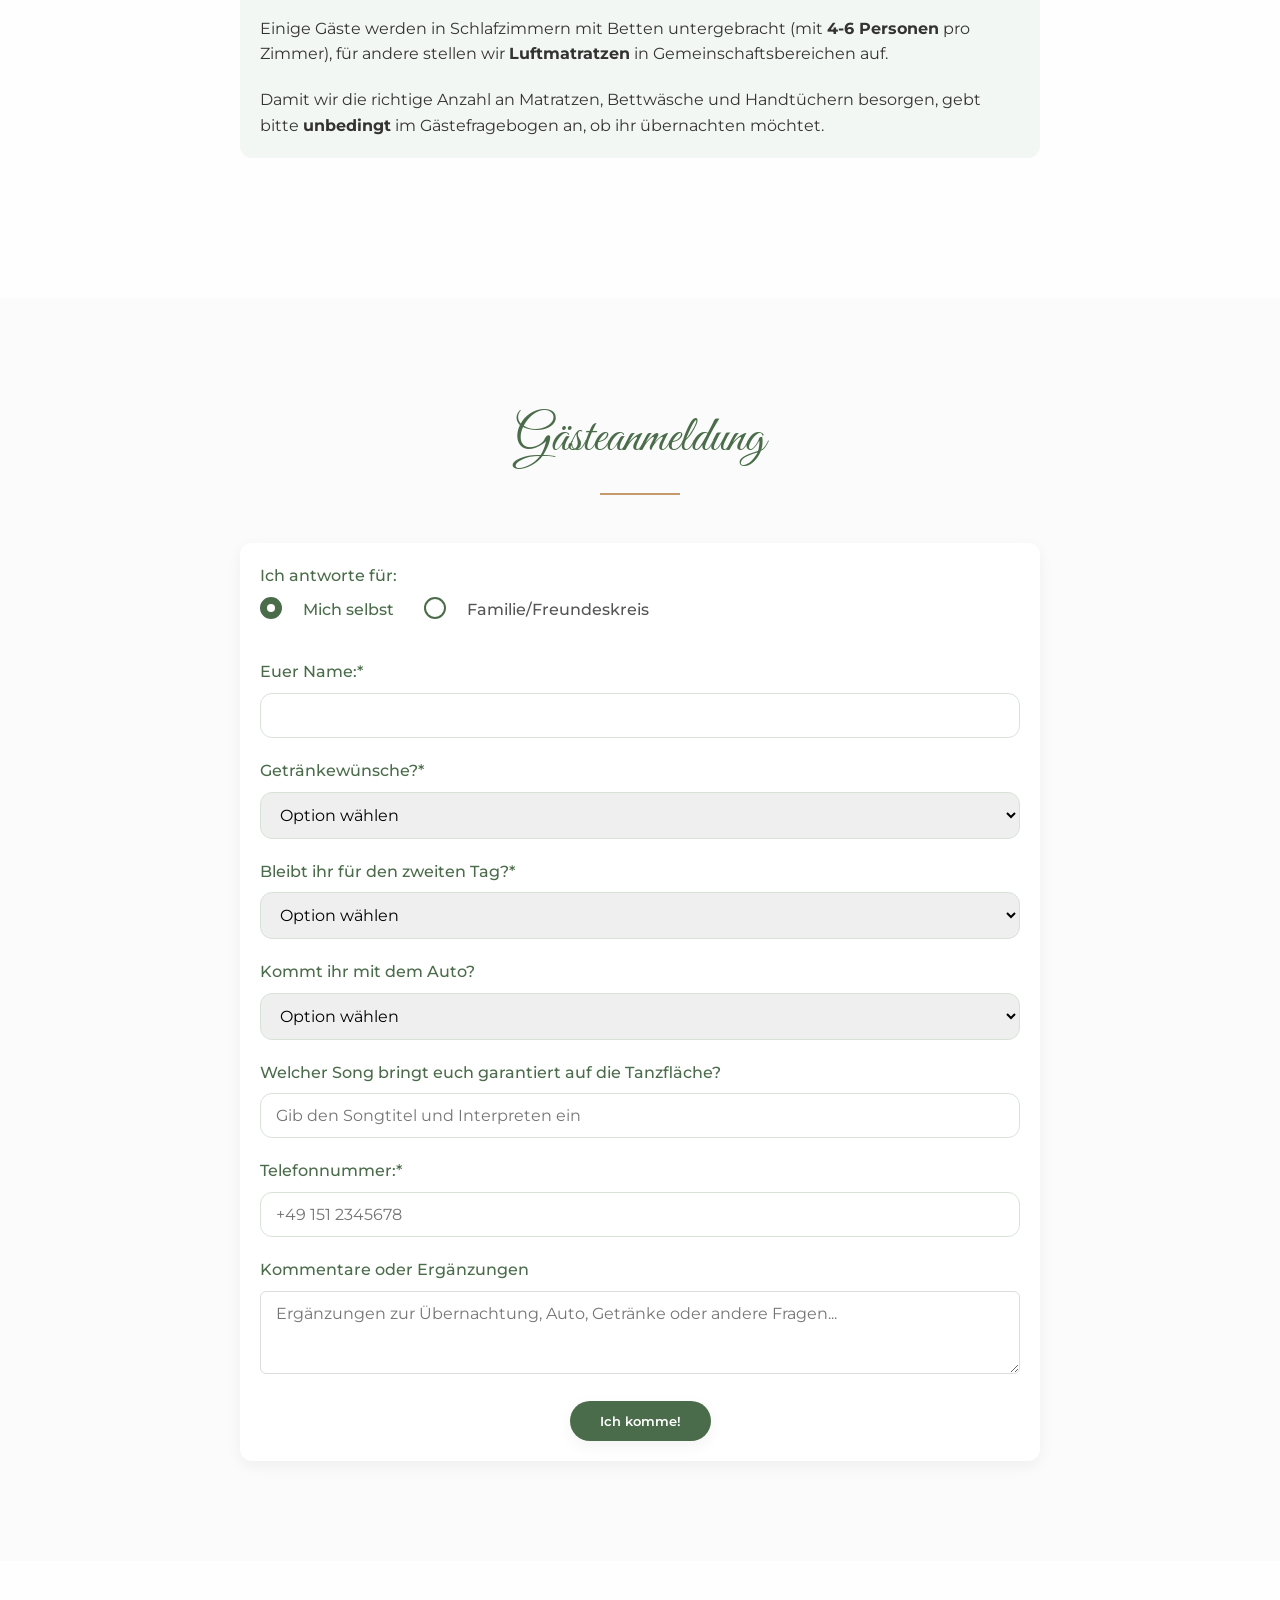
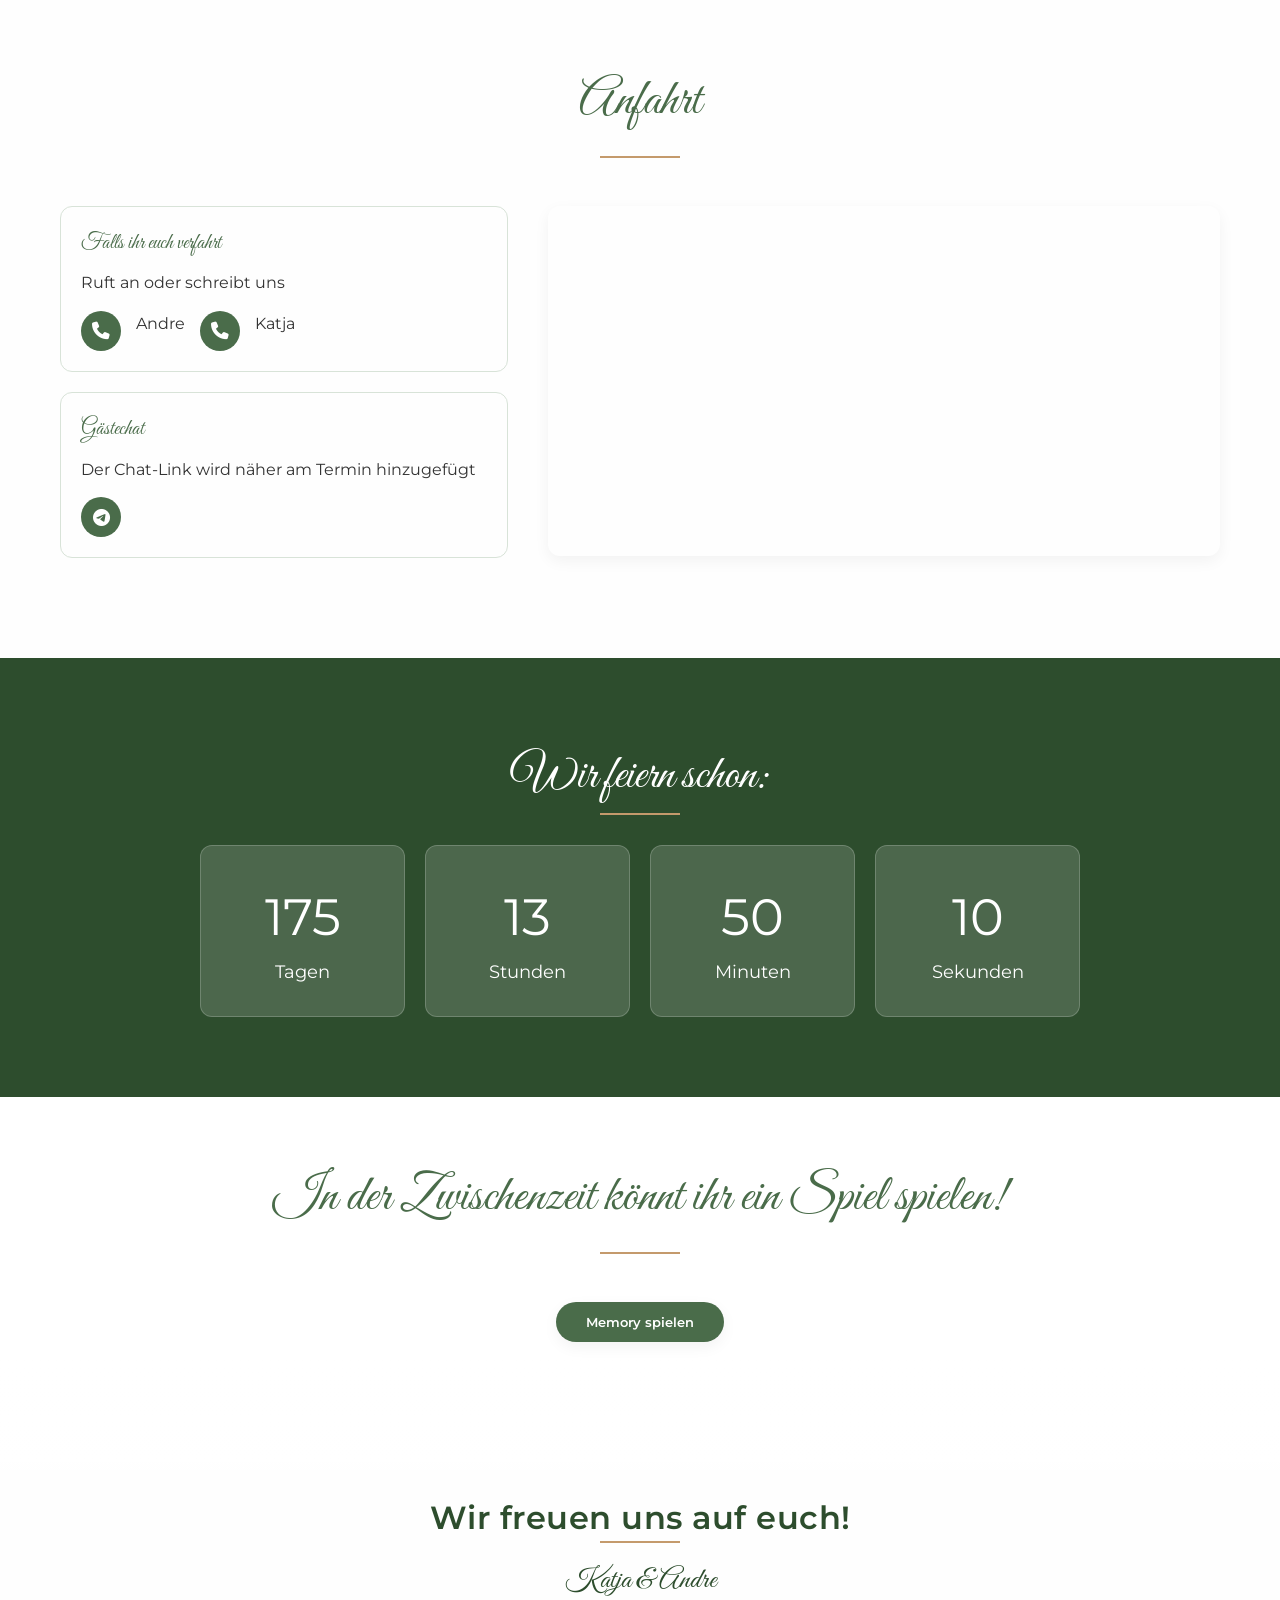
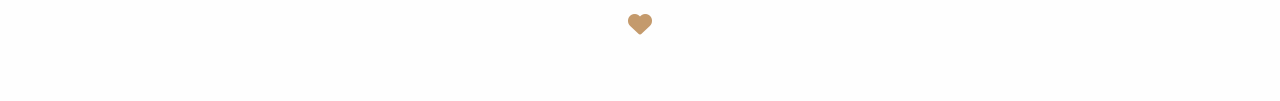
==== commit bd7a8b6d: "Update index.html новый класс для подсказки мультиселекта напитков" ====
--- a/de/index.html
+++ b/de/index.html
@@ -523,7 +523,7 @@
                             <option value="everything">🥴 Was eingeschenkt wird</option>
                             <option value="Позже">Später entscheiden</option>
                         </select>
-                        <p class="form-hint">Halte Strg (Windows) oder Cmd (Mac) gedrückt, um mehrere auszuwählen</p>
+                        <p class="form-hint multiselect-hint">Halte Strg (Windows) oder Cmd (Mac) gedrückt, um mehrere auszuwählen</p>
                     </div>
                 </div>
 
--- a/style.css
+++ b/style.css
@@ -1252,6 +1252,21 @@
 select option:disabled {
     color: #999;
     background-color: #f5f5f5;
+}
+
+/* Стили для подсказки мультиселекта */
+.multiselect-hint {
+    font-size: 0.85rem;
+    color: #666;
+    margin-top: 5px;
+    font-style: italic;
+}
+
+/* Скрываем на мобильных */
+@media (max-width: 768px) {
+    .multiselect-hint {
+        display: none !important;
+    }
 }
 
 /* Блок 8: Как добраться с единой рамкой */
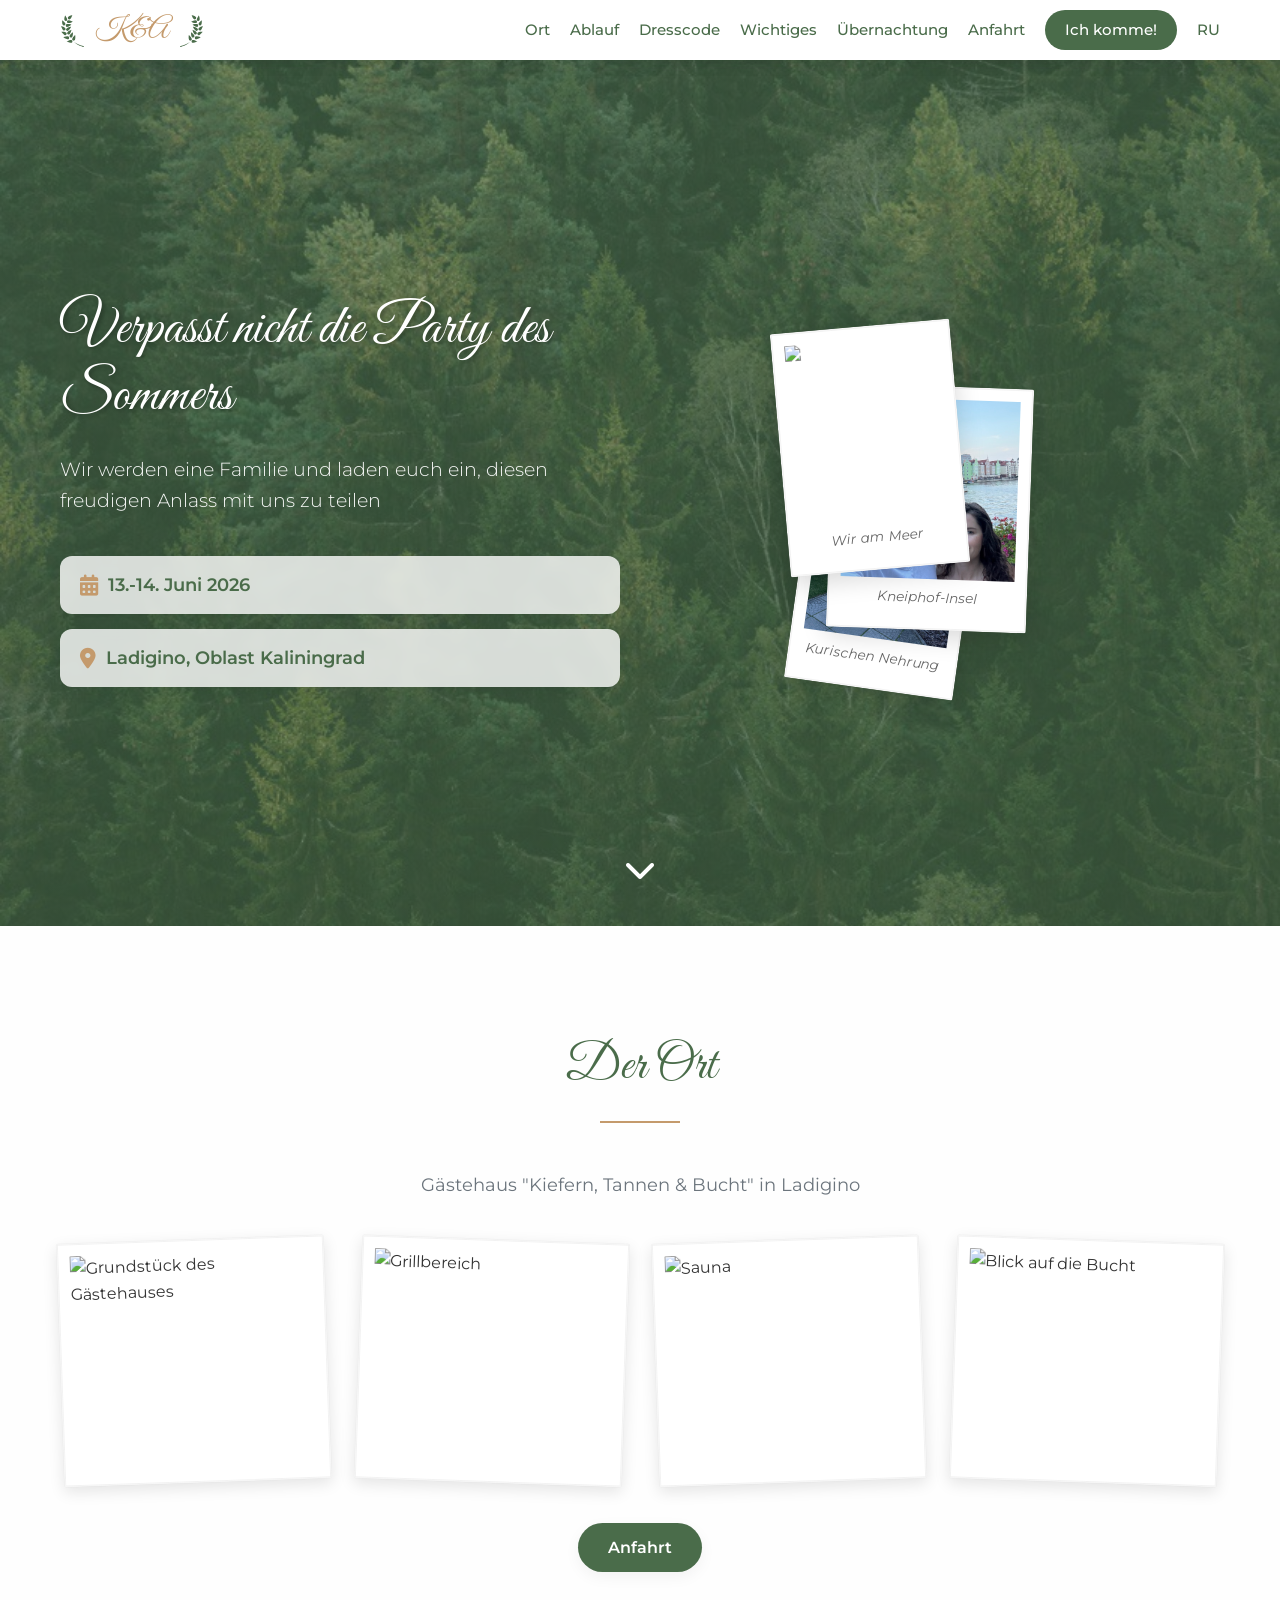
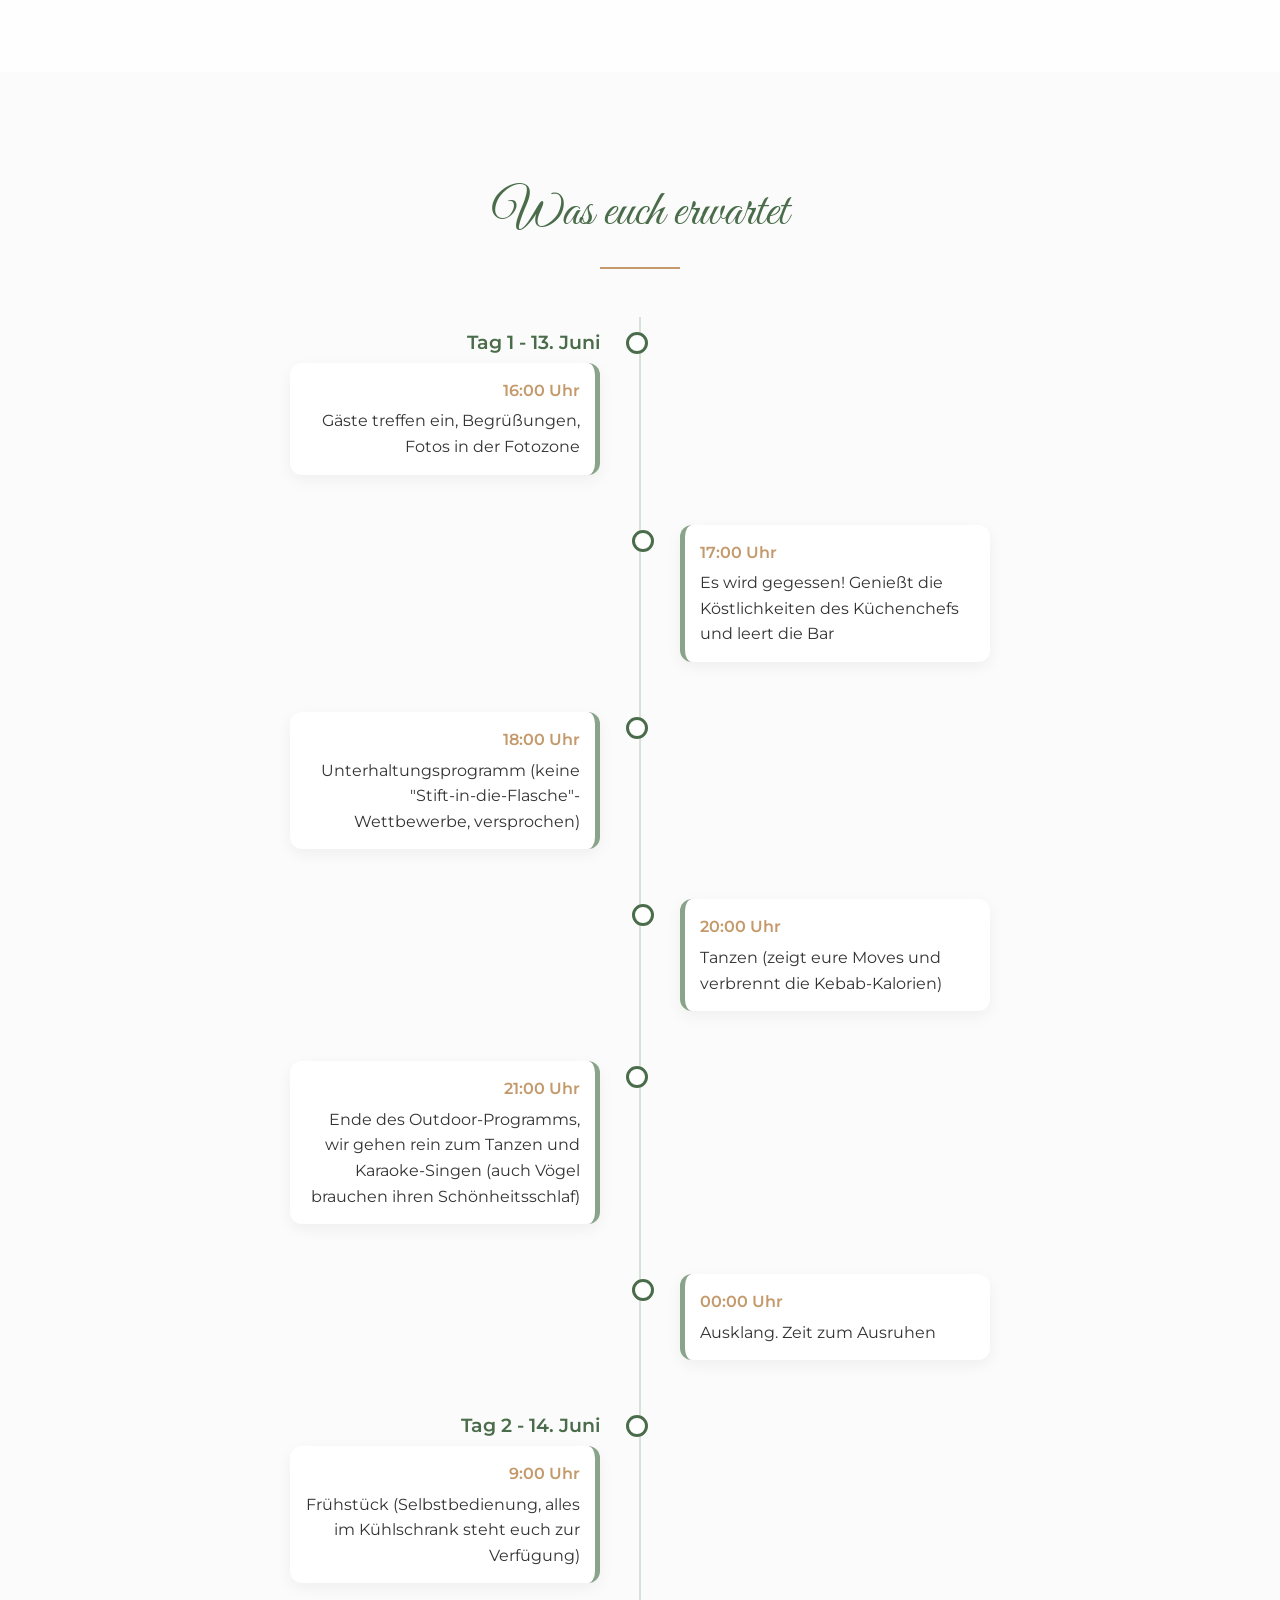
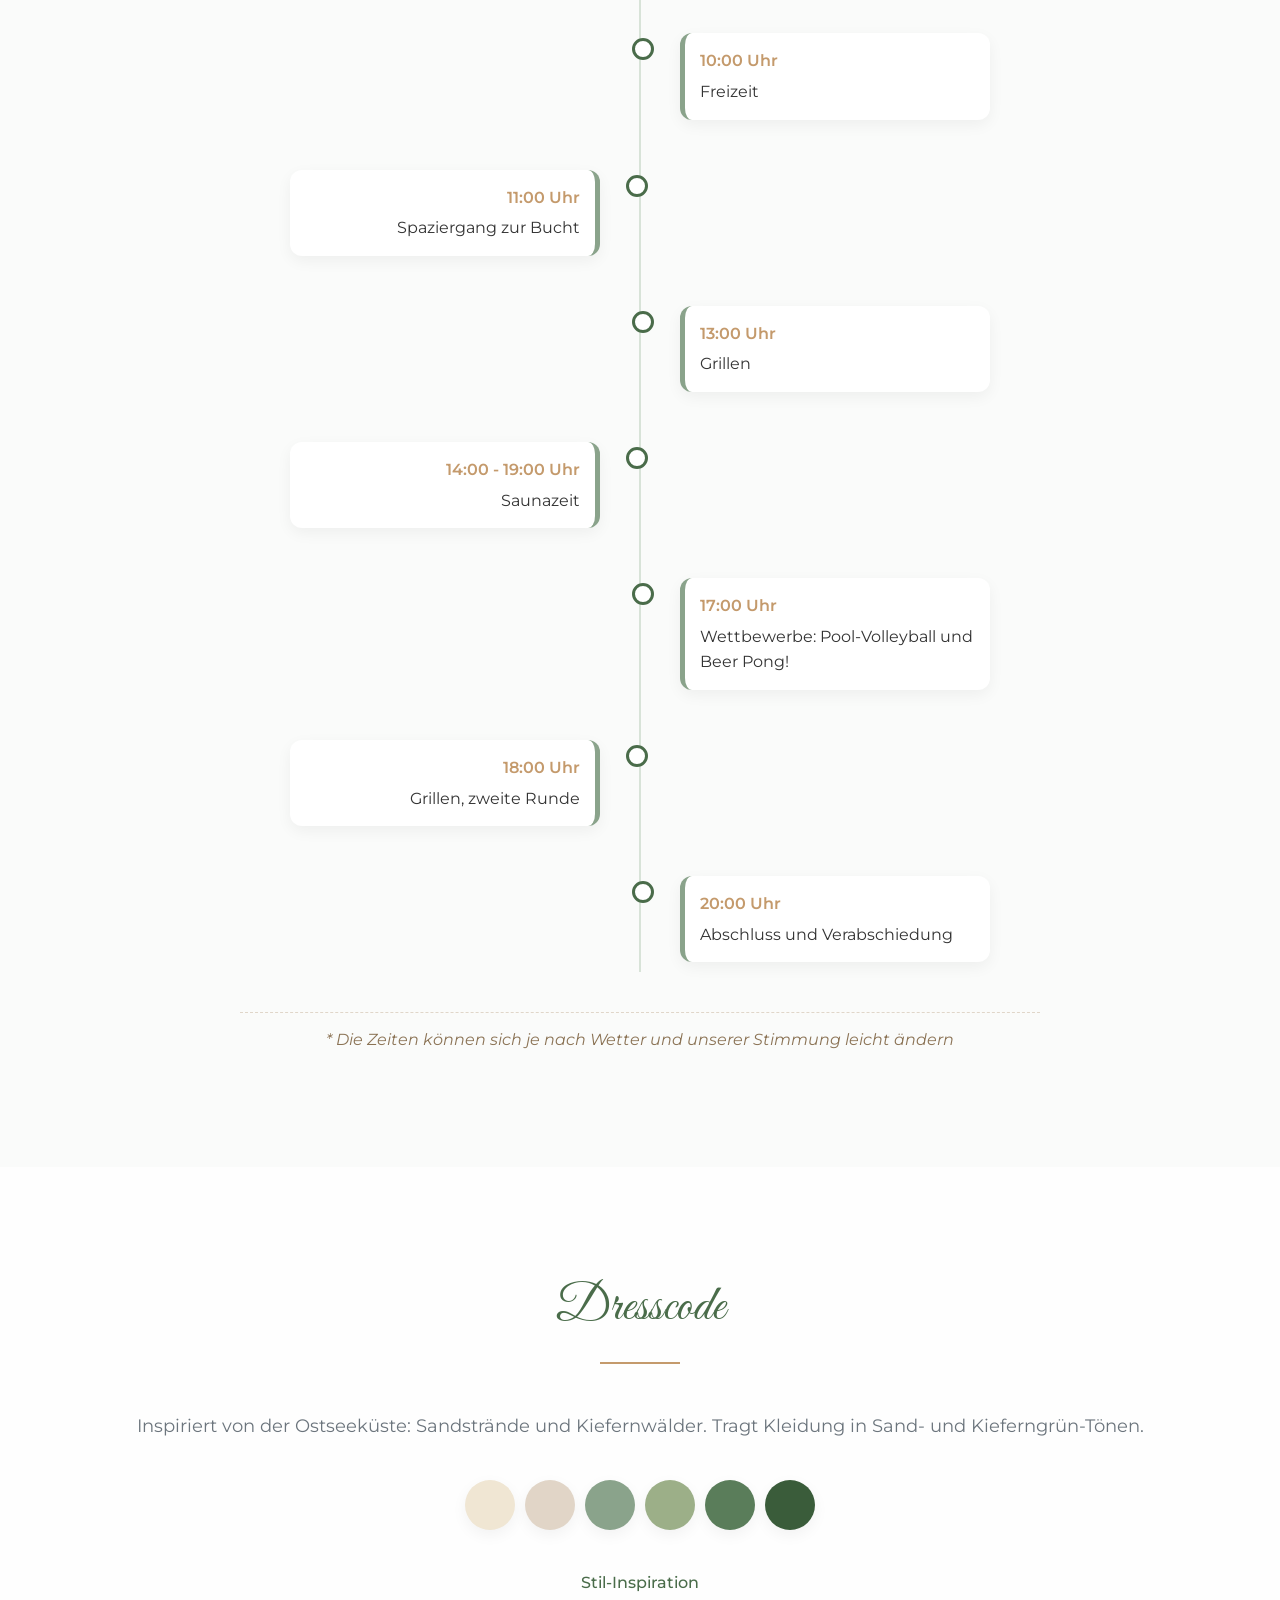
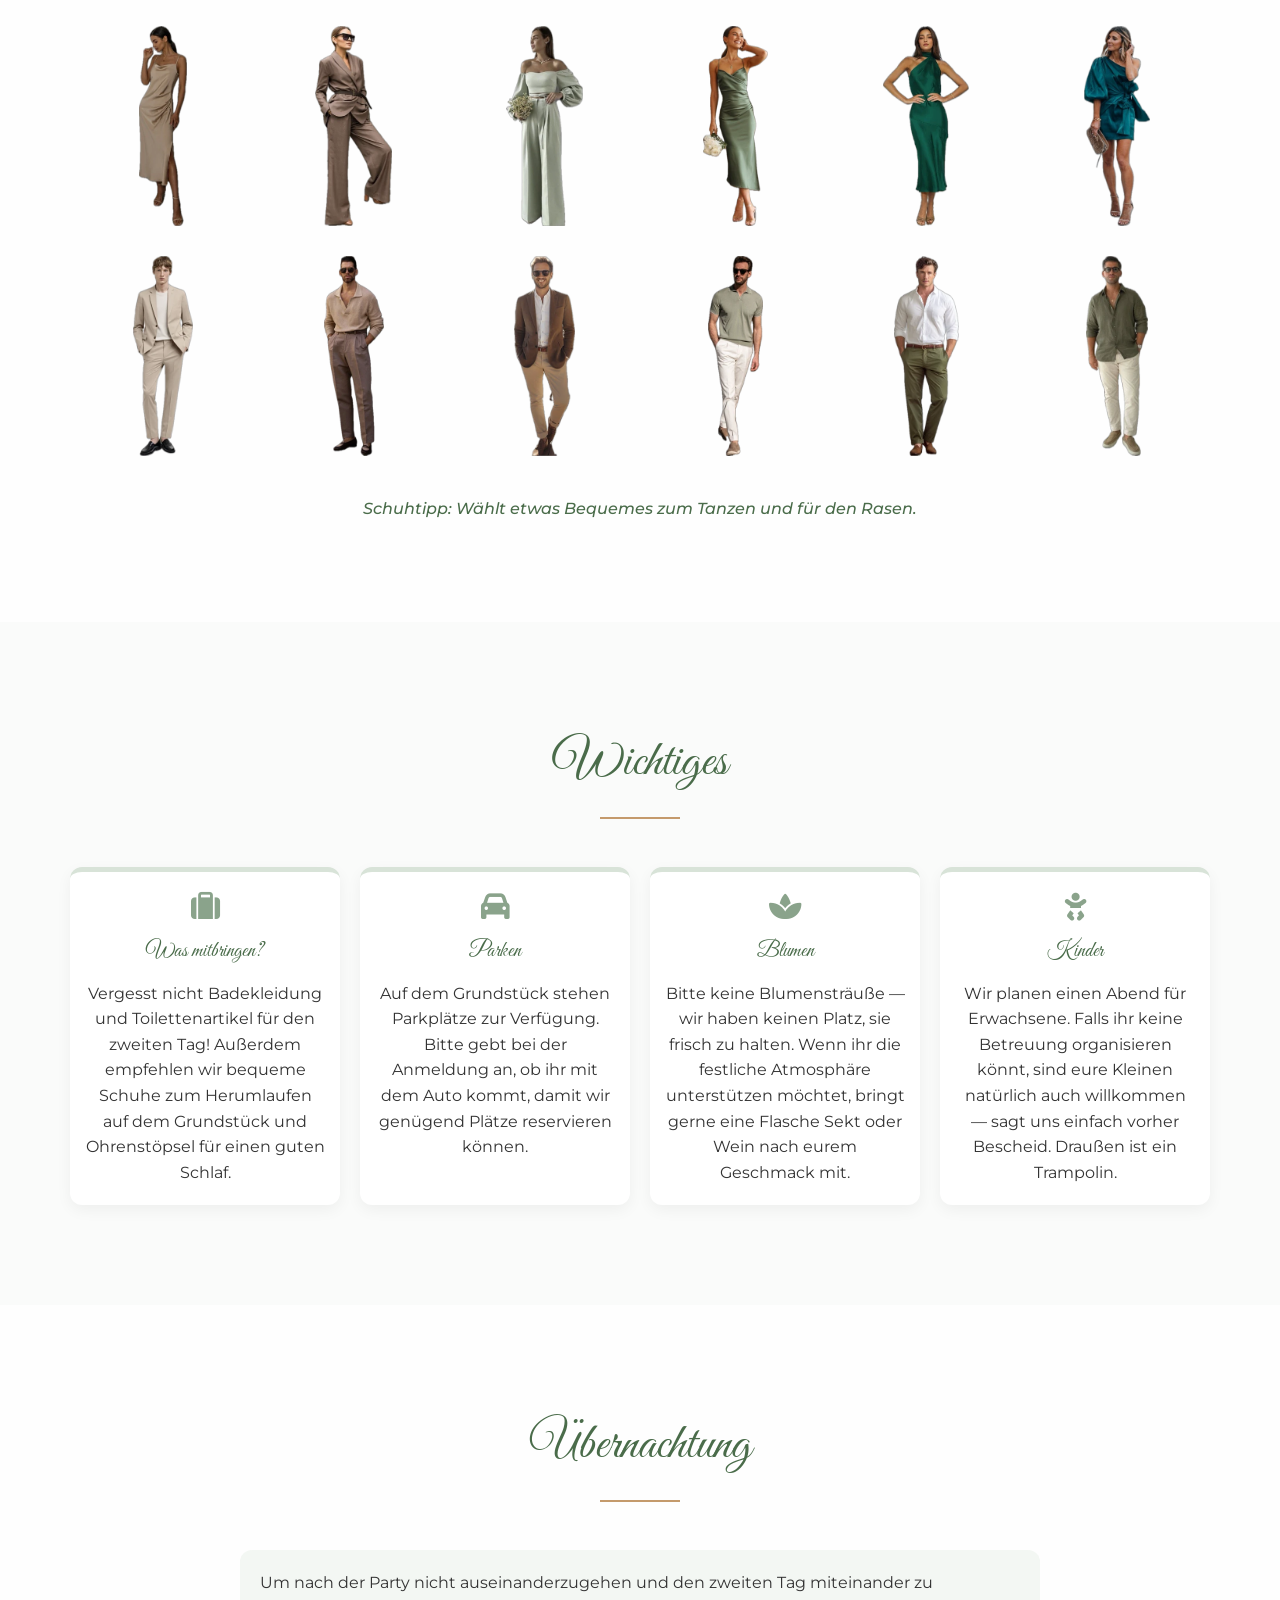
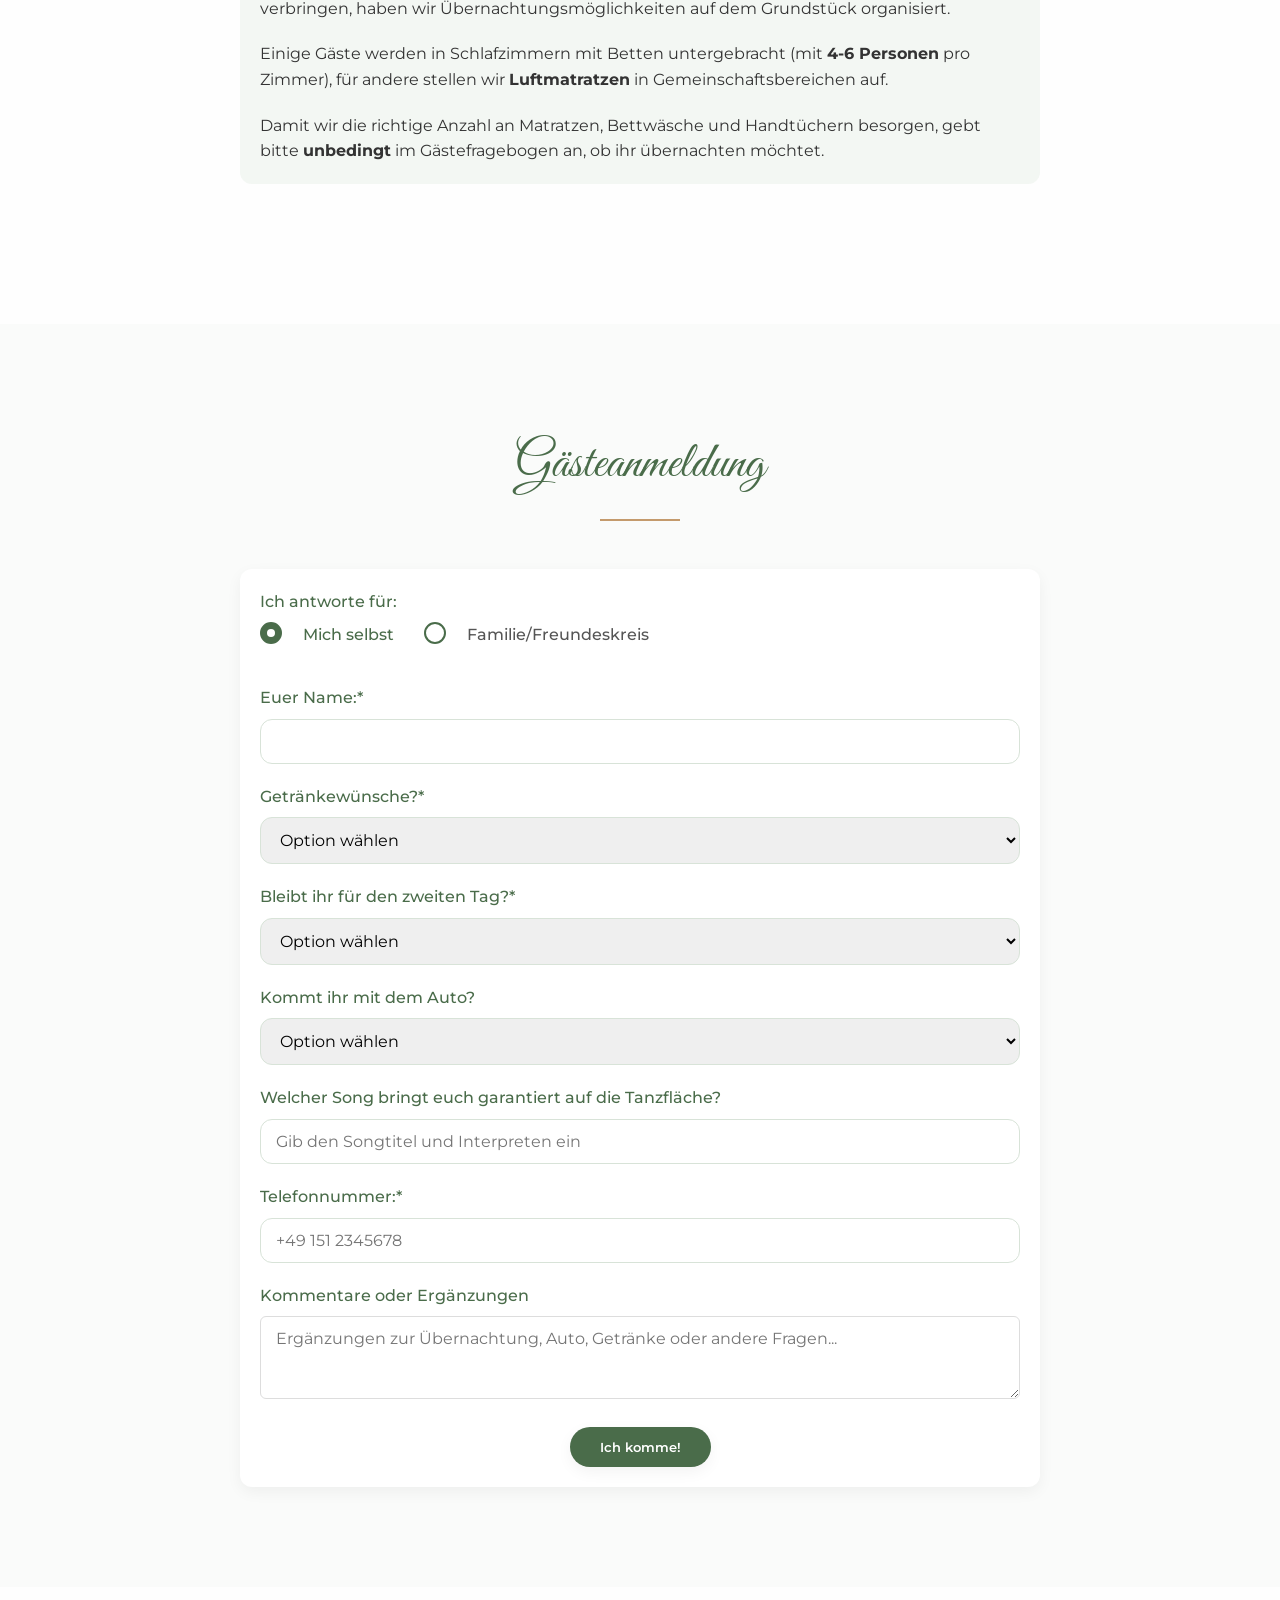
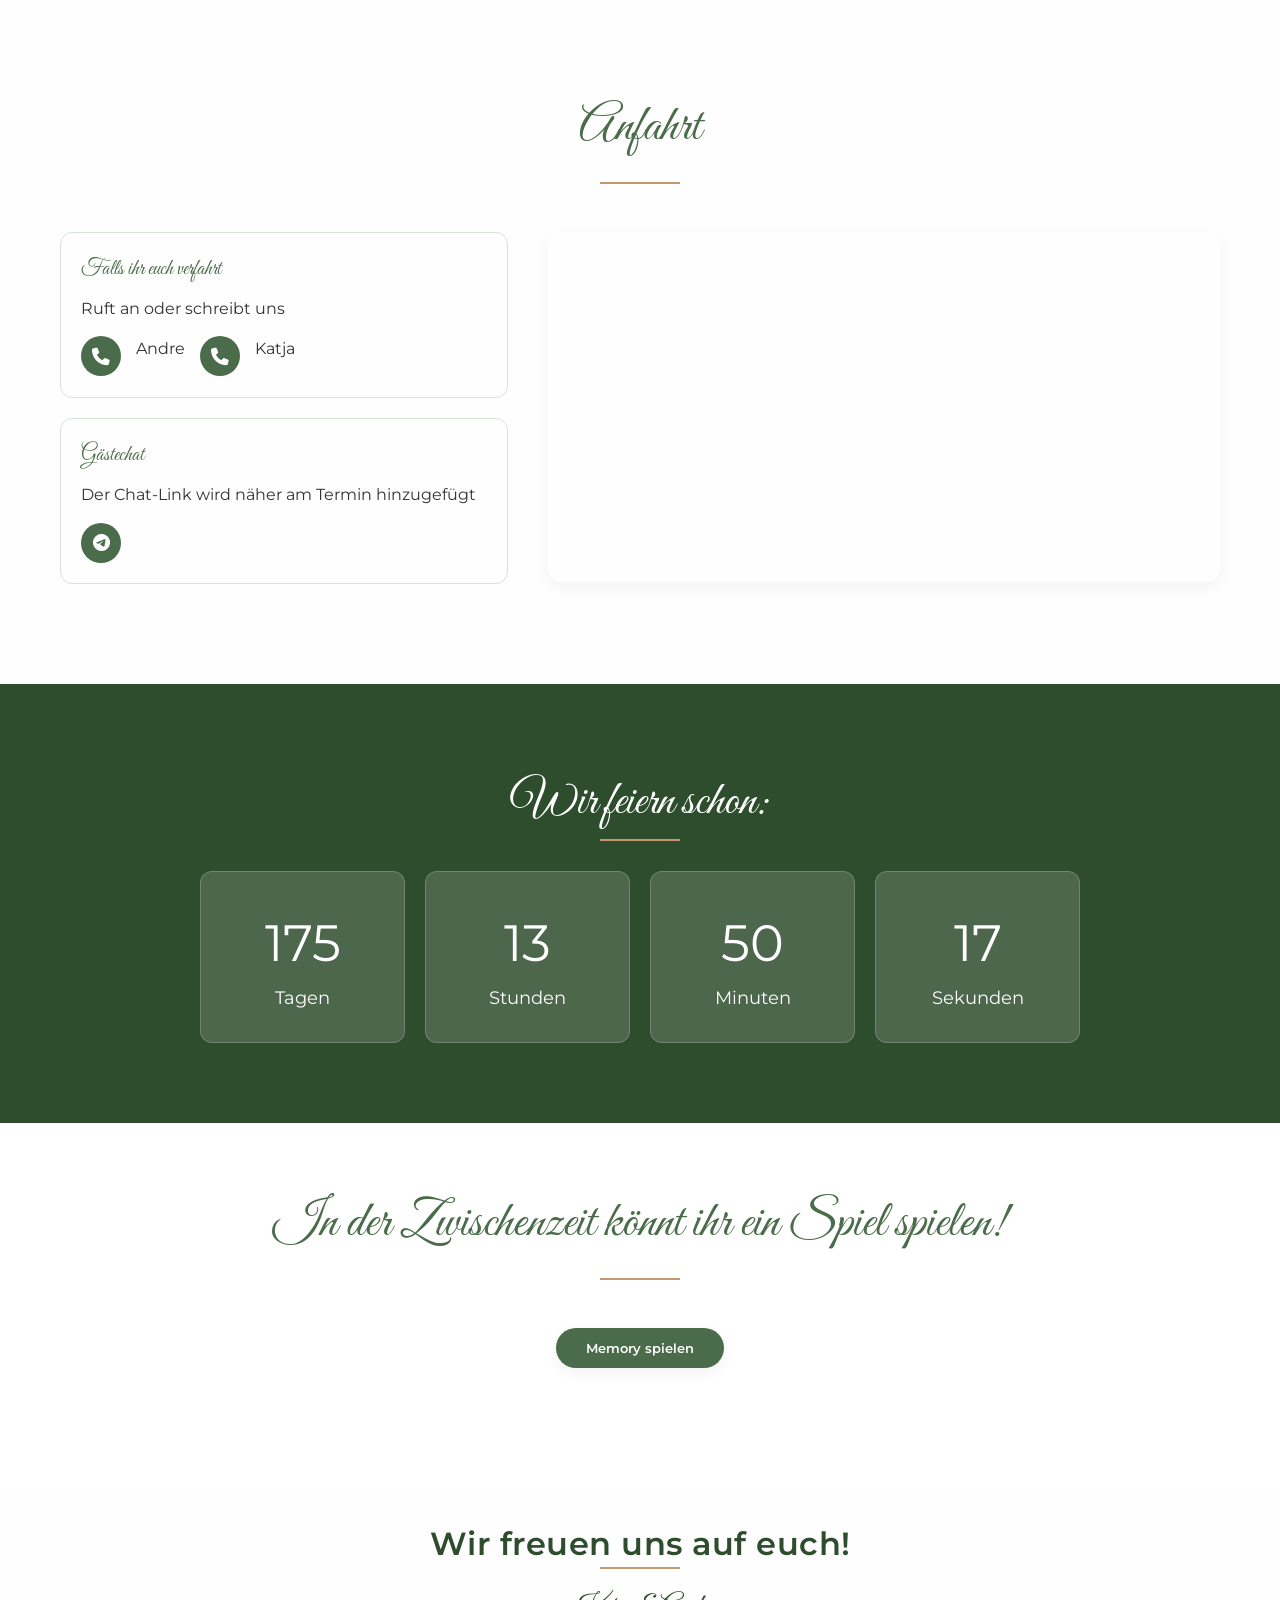
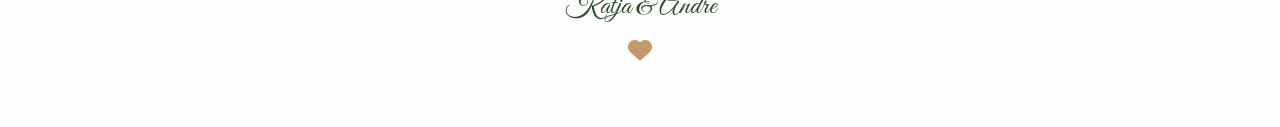
==== commit 90d0d9f7: "Update index.html OPEN GRAPH FÜR DEUTSCHE VERSION" ====
--- a/de/index.html
+++ b/de/index.html
@@ -13,6 +13,21 @@
     <link rel="apple-touch-icon" href="/favicon.svg">
     <link rel="mask-icon" href="/favicon.svg" color="#4a6c4a">
     <meta name="theme-color" content="#4a6c4a">
+    !-- ========== OPEN GRAPH FÜR DEUTSCHE VERSION ========== -->
+    <meta property="og:title" content="Katja und Andrej | Hochzeitsfeier">
+    <meta property="og:description" content="Verpassen Sie nicht die heißeste Party dieses Sommers! 13-14.06.2026 in Ladigino, Kaliningrad">
+    <meta property="og:image" content="https://zhara-party.ru/de/og-image-de.jpg">
+    <meta property="og:image:width" content="1200">
+    <meta property="og:image:height" content="630">
+    <meta property="og:url" content="https://zhara-party.ru/de/">
+    <meta property="og:type" content="website">
+    <meta property="og:site_name" content="Hochzeit von Katja und Andrej">
+    <meta property="og:locale" content="de_DE">
+    <!-- Schema.org -->
+    <meta itemprop="name" content="Katja und Andrej | Hochzeitsfeier">
+    <meta itemprop="description" content="Verpassen Sie nicht die heißeste Party dieses Sommers!">
+    <meta itemprop="image" content="https://zhara-party.ru/de/og-image-de.jpg">
+    <meta property="og:image:alt" content="Einladung zur Hochzeitsfeier von Katja und Andrej">
 </head>
 <body>
     <!-- Feste Navigation -->
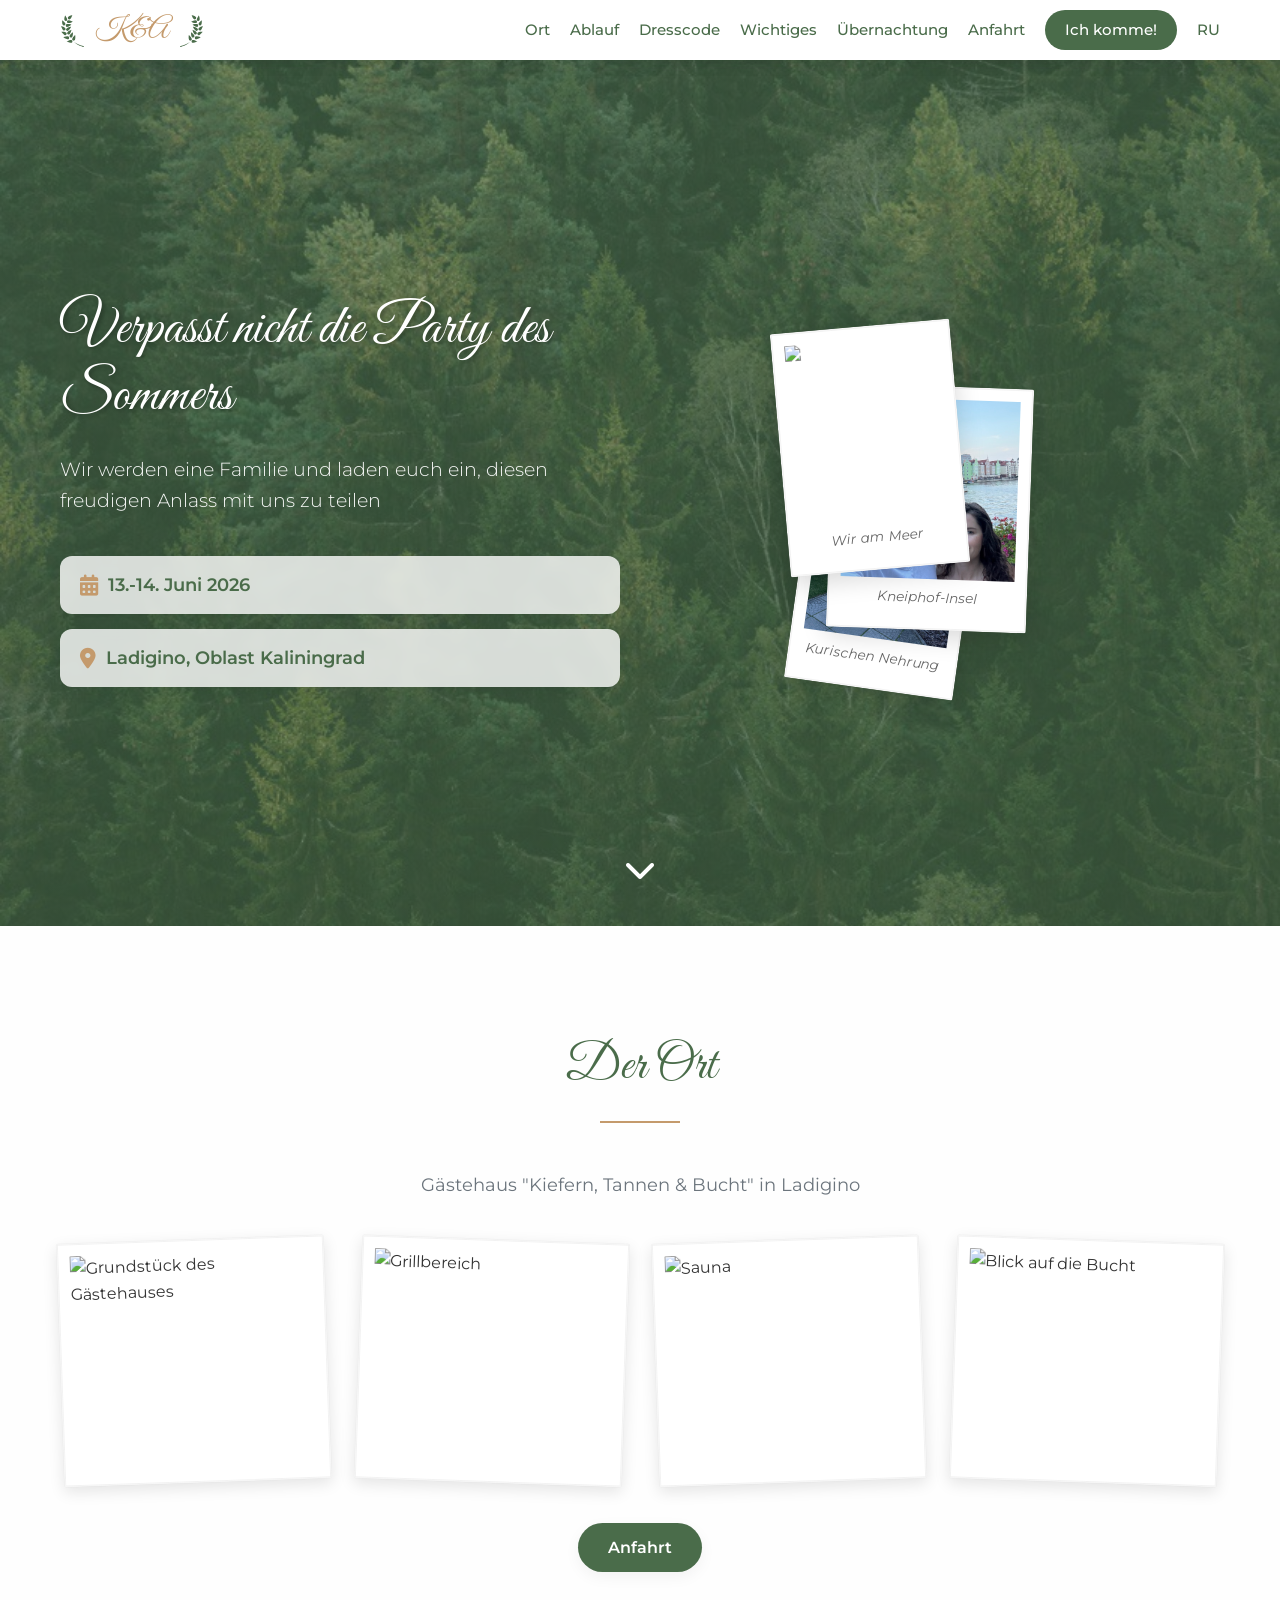
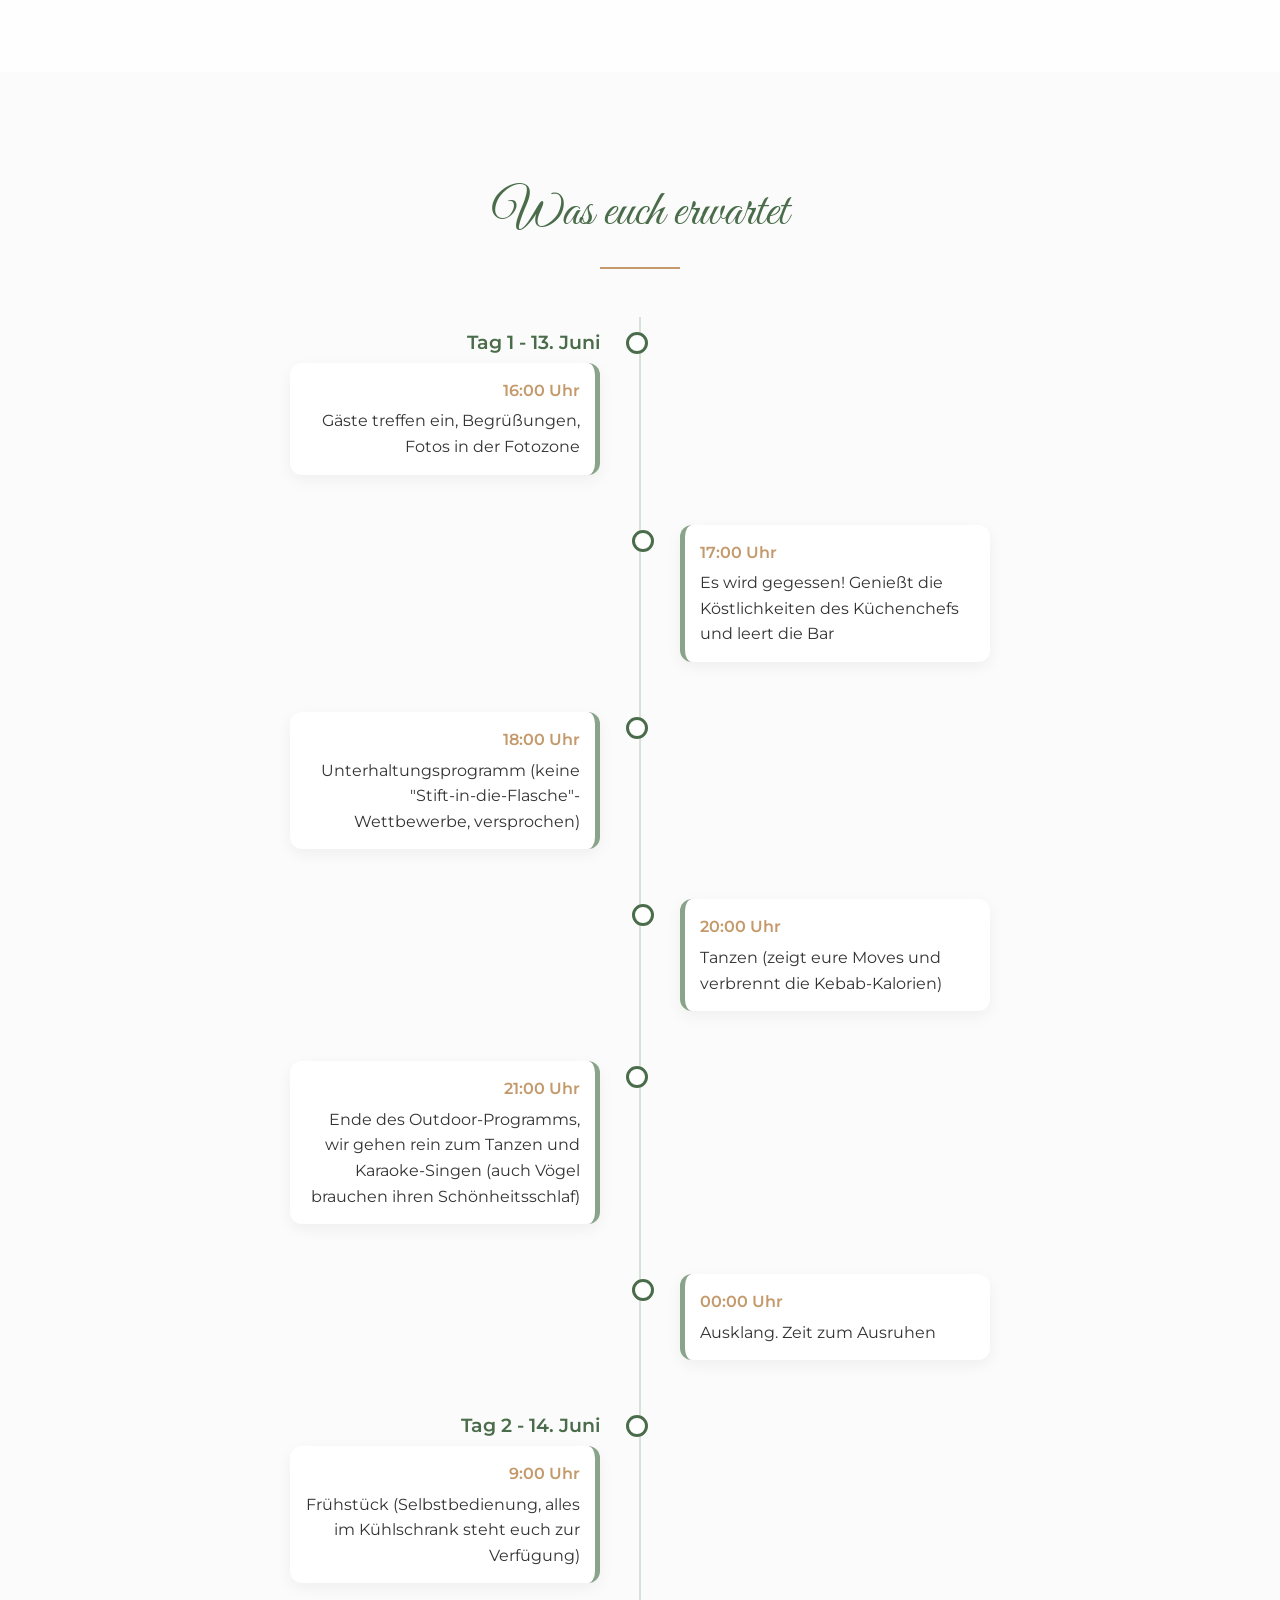
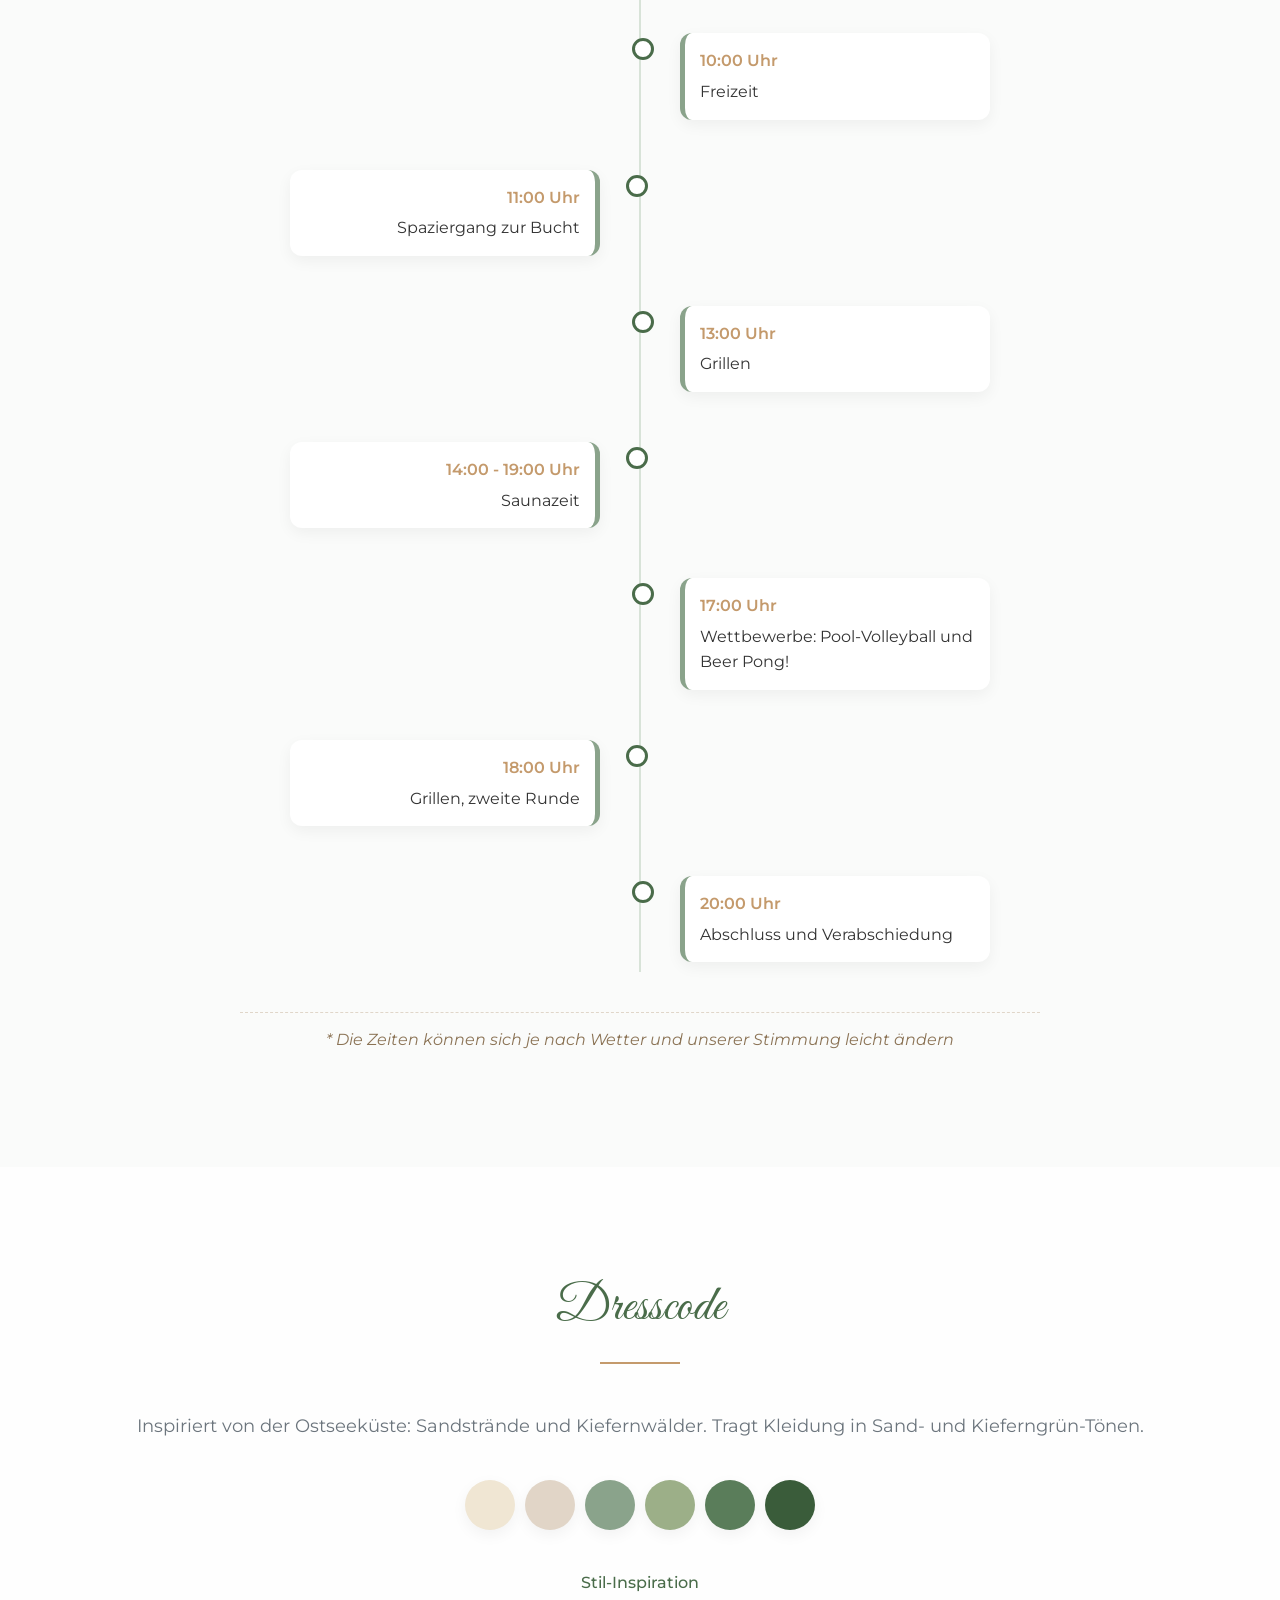
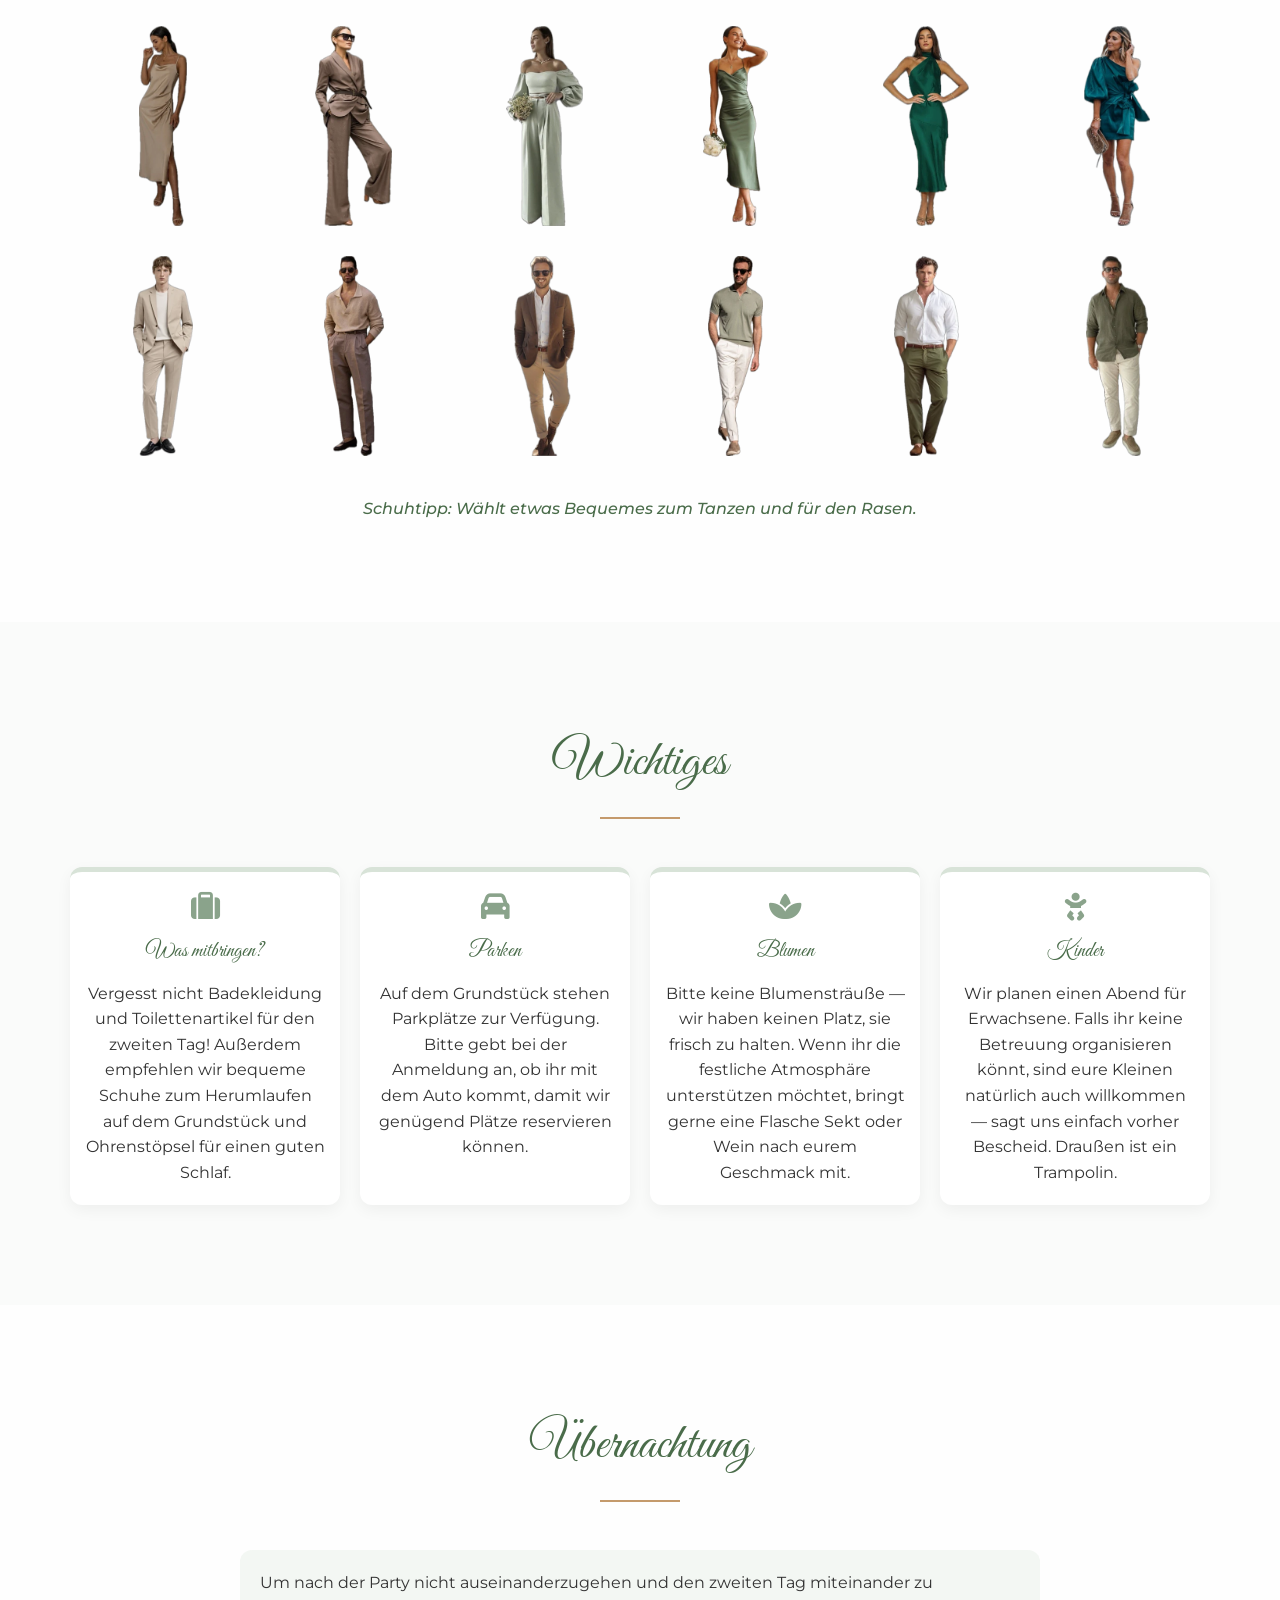
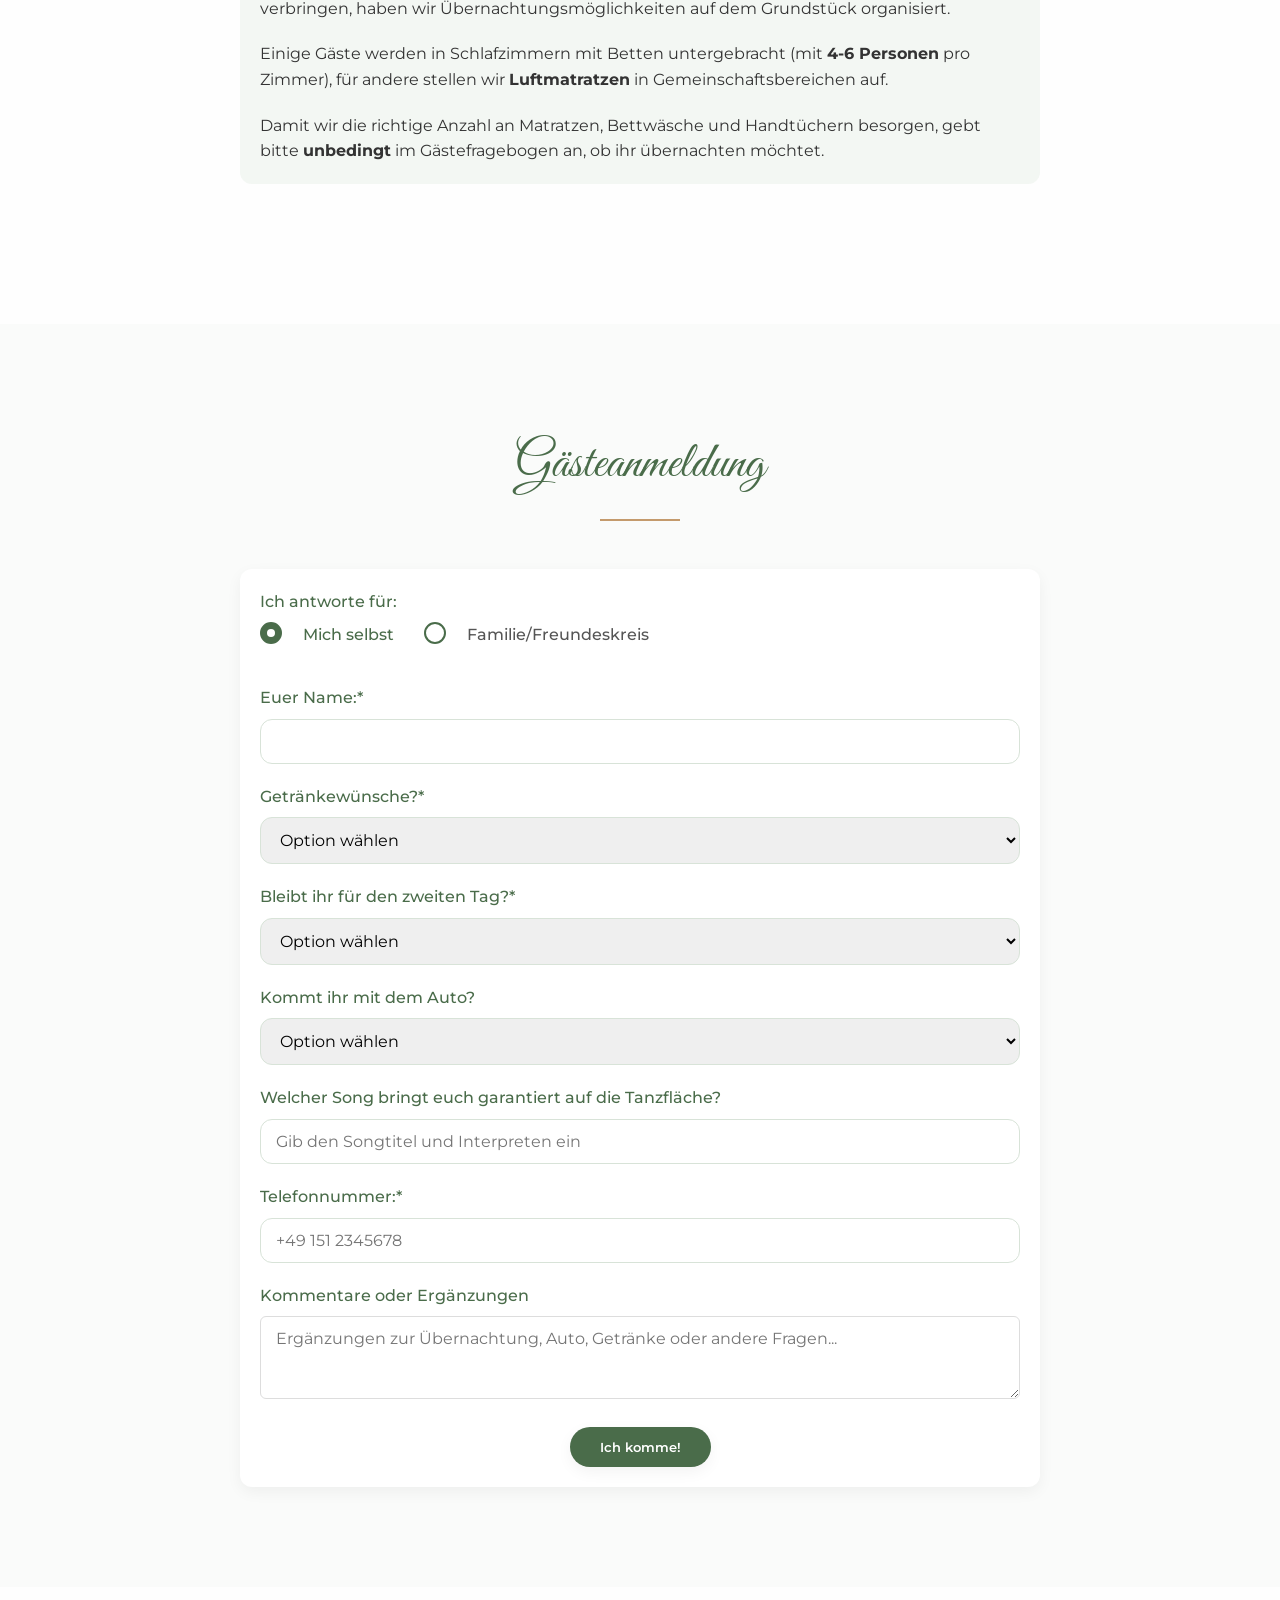
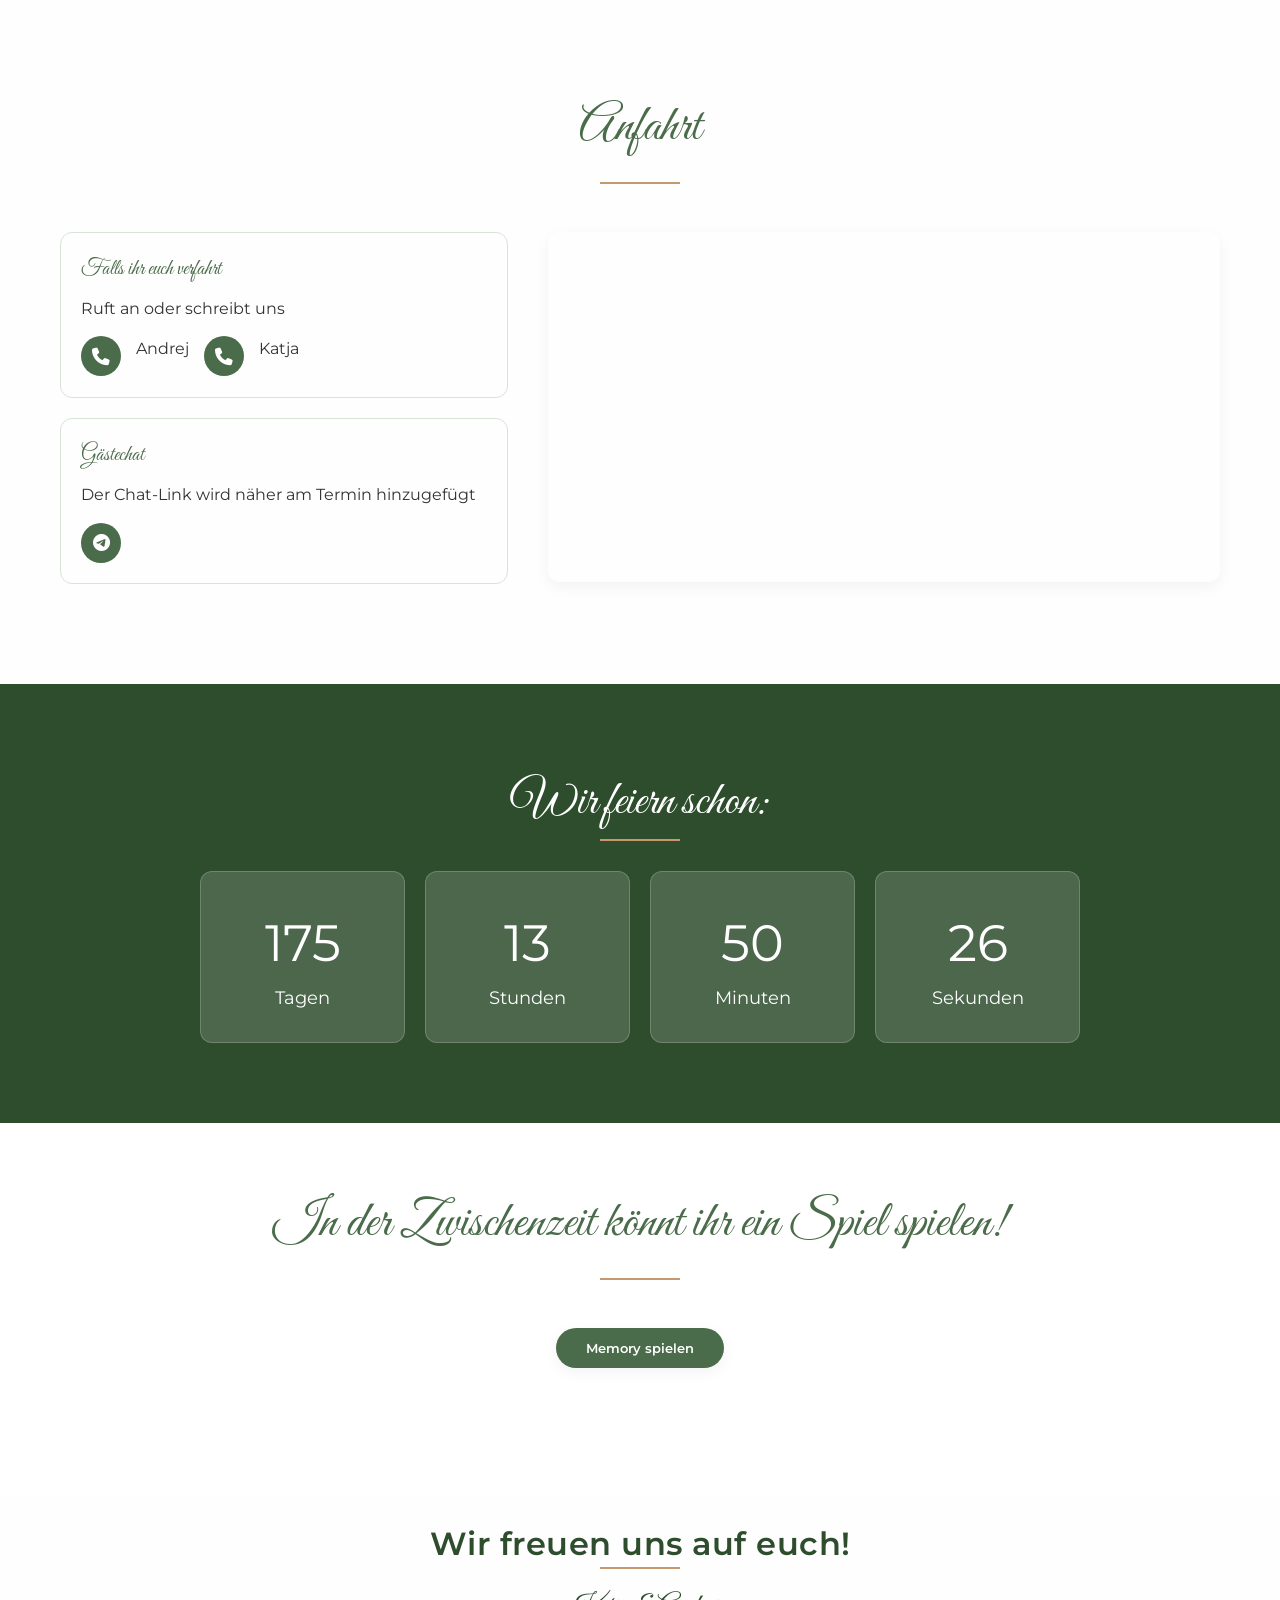
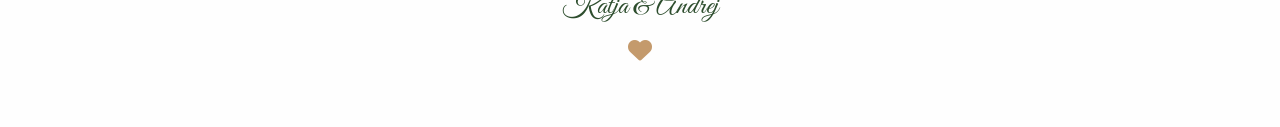
==== commit bcc2a20d: "Update index.html обновили og тайтлы и исправили написание Андрей" ====
--- a/de/index.html
+++ b/de/index.html
@@ -3,7 +3,7 @@
 <head>
     <meta charset="UTF-8">
     <meta name="viewport" content="width=device-width, initial-scale=1.0">
-    <title>Katja & Andre | Hochzeitsfeier</title>
+    <title>Katja & Andrej | Hochzeitsfeier</title>
     <link rel="stylesheet" href="/style.css">
     <link rel="stylesheet" href="https://cdnjs.cloudflare.com/ajax/libs/font-awesome/6.4.0/css/all.min.css">
     <link href="https://fonts.googleapis.com/css2?family=Great+Vibes&family=Montserrat:wght@300;400;500;600&display=swap" rel="stylesheet">
@@ -14,20 +14,20 @@
     <link rel="mask-icon" href="/favicon.svg" color="#4a6c4a">
     <meta name="theme-color" content="#4a6c4a">
     !-- ========== OPEN GRAPH FÜR DEUTSCHE VERSION ========== -->
-    <meta property="og:title" content="Katja und Andrej | Hochzeitsfeier">
-    <meta property="og:description" content="Verpassen Sie nicht die heißeste Party dieses Sommers! 13-14.06.2026 in Ladigino, Kaliningrad">
-    <meta property="og:image" content="https://zhara-party.ru/de/og-image-de.jpg">
+    <meta property="og:title" content="Die heißeste Party dieses Sommers!">
+    <meta property="og:description" content="13.-14. Juni 2026 • Ladigino, Kaliningrad">
+    <meta property="og:image" content="https://zhara-party.ru/og-image.jpg">
     <meta property="og:image:width" content="1200">
     <meta property="og:image:height" content="630">
     <meta property="og:url" content="https://zhara-party.ru/de/">
     <meta property="og:type" content="website">
-    <meta property="og:site_name" content="Hochzeit von Katja und Andrej">
+    <meta property="og:site_name" content="ZHARA-PARTY">
     <meta property="og:locale" content="de_DE">
     <!-- Schema.org -->
-    <meta itemprop="name" content="Katja und Andrej | Hochzeitsfeier">
-    <meta itemprop="description" content="Verpassen Sie nicht die heißeste Party dieses Sommers!">
-    <meta itemprop="image" content="https://zhara-party.ru/de/og-image-de.jpg">
-    <meta property="og:image:alt" content="Einladung zur Hochzeitsfeier von Katja und Andrej">
+    <meta itemprop="name" content="ZHARA-PARTY • Hochzeitsfeier">
+    <meta itemprop="description" content="13.-14. Juni 2026 • Ladigino, Kaliningrad">
+    <meta itemprop="image" content="https://zhara-party.ru/og-image.jpg">
+    <meta property="og:image:alt" content="Einladung zur Hochzeitsfeier">
 </head>
 <body>
     <!-- Feste Navigation -->
@@ -186,15 +186,15 @@
             <!-- Polaroid-Fotoblock -->
             <div class="polaroid-stack">
                 <div class="polaroid photo1">
-                    <img src="/images/couple-1.jpg" alt="Katja und Andre am Strand">
+                    <img src="/images/couple-1.jpg" alt="Katja und Andrej am Strand">
                     <div class="polaroid-caption">Wir am Meer</div>
                 </div>
                 <div class="polaroid photo2">
-                    <img src="/images/couple-2.jpg" alt="Katja und Andre in der Stadt">
+                    <img src="/images/couple-2.jpg" alt="Katja und Andrej in der Stadt">
                     <div class="polaroid-caption">Kneiphof-Insel</div>
                 </div>
                 <div class="polaroid photo3">
-                    <img src="/images/couple-3.jpg" alt="Katja und Andre auf der Kurischen Nehrung">
+                    <img src="/images/couple-3.jpg" alt="Katja und Andrej auf der Kurischen Nehrung">
                     <div class="polaroid-caption">Kurischen Nehrung</div>
                 </div>
             </div>
@@ -634,7 +634,7 @@
                         <a href="tel:+79211050841" class="telegram-link" target="_blank" title="Telefon des Bräutigams">
                             <i class="fa-solid fa-phone"></i>
                         </a>
-                        <p>Andre</p>
+                        <p>Andrej</p>
                         <a href="tel:+79097874665" class="telegram-link" target="_blank" title="Telefon der Braut">
                             <i class="fa-solid fa-phone"></i>
                         </a>
@@ -645,7 +645,7 @@
                 <div class="map-contact-block">
                     <h3>Gästechat</h3>
                     <p>Der Chat-Link wird näher am Termin hinzugefügt</p>
-                    <a href="https://t.me/andrey_wedding" class="telegram-link" target="_blank" title="Telegram des Bräutigams">
+                    <a href="https://t.me/Andrejy_wedding" class="telegram-link" target="_blank" title="Telegram des Bräutigams">
                         <i class="fab fa-telegram-plane"></i>
                     </a>
                 </div>
@@ -743,7 +743,7 @@
     <div class="container">
         <h2>Wir freuen uns auf euch!</h2>
         <div style="margin-top: 10px; text-align: center;">
-            <p style="font-size: 1.8rem; margin-bottom: 8px; font-family: 'Great Vibes', cursive;">Katja & Andre</p>
+            <p style="font-size: 1.8rem; margin-bottom: 8px; font-family: 'Great Vibes', cursive;">Katja & Andrej</p>
             <i class="fas fa-heart" style="color: var(--accent-color); font-size: 1.5rem;"></i>
     </div>
 </footer>
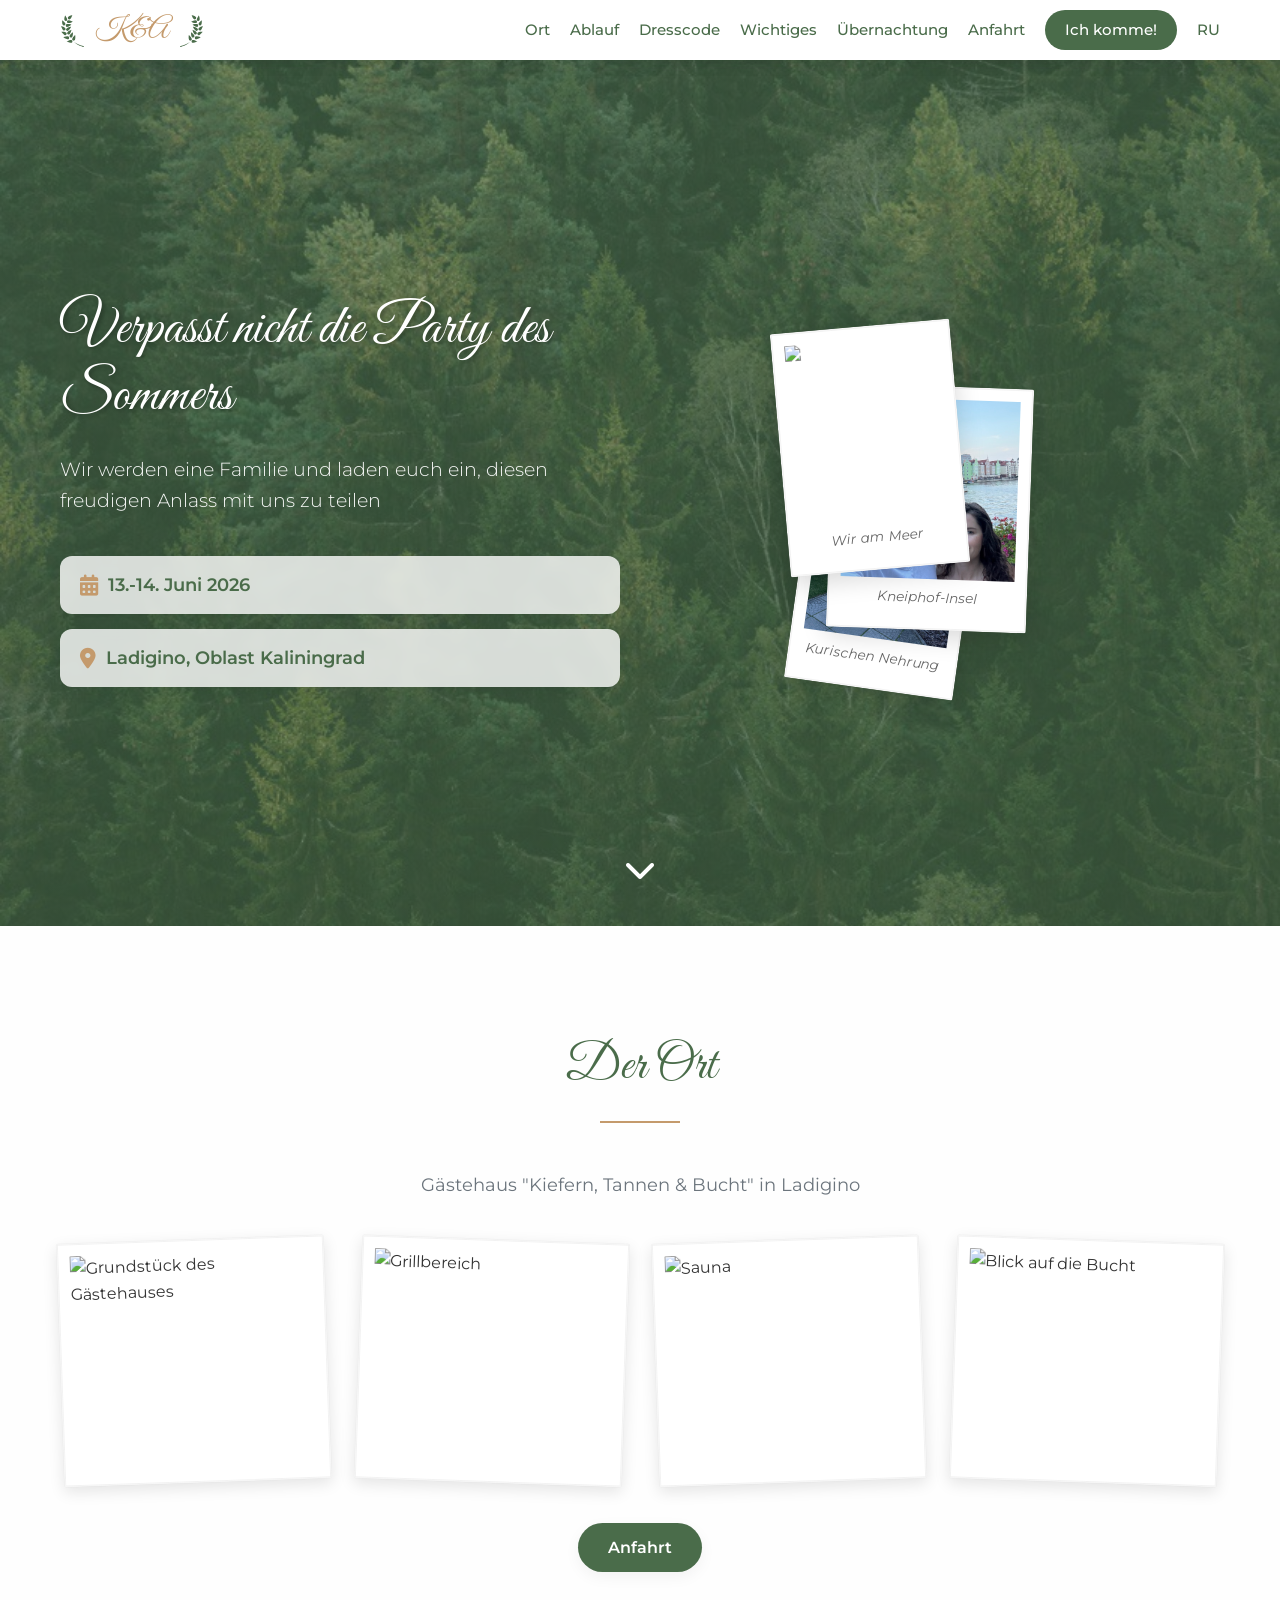
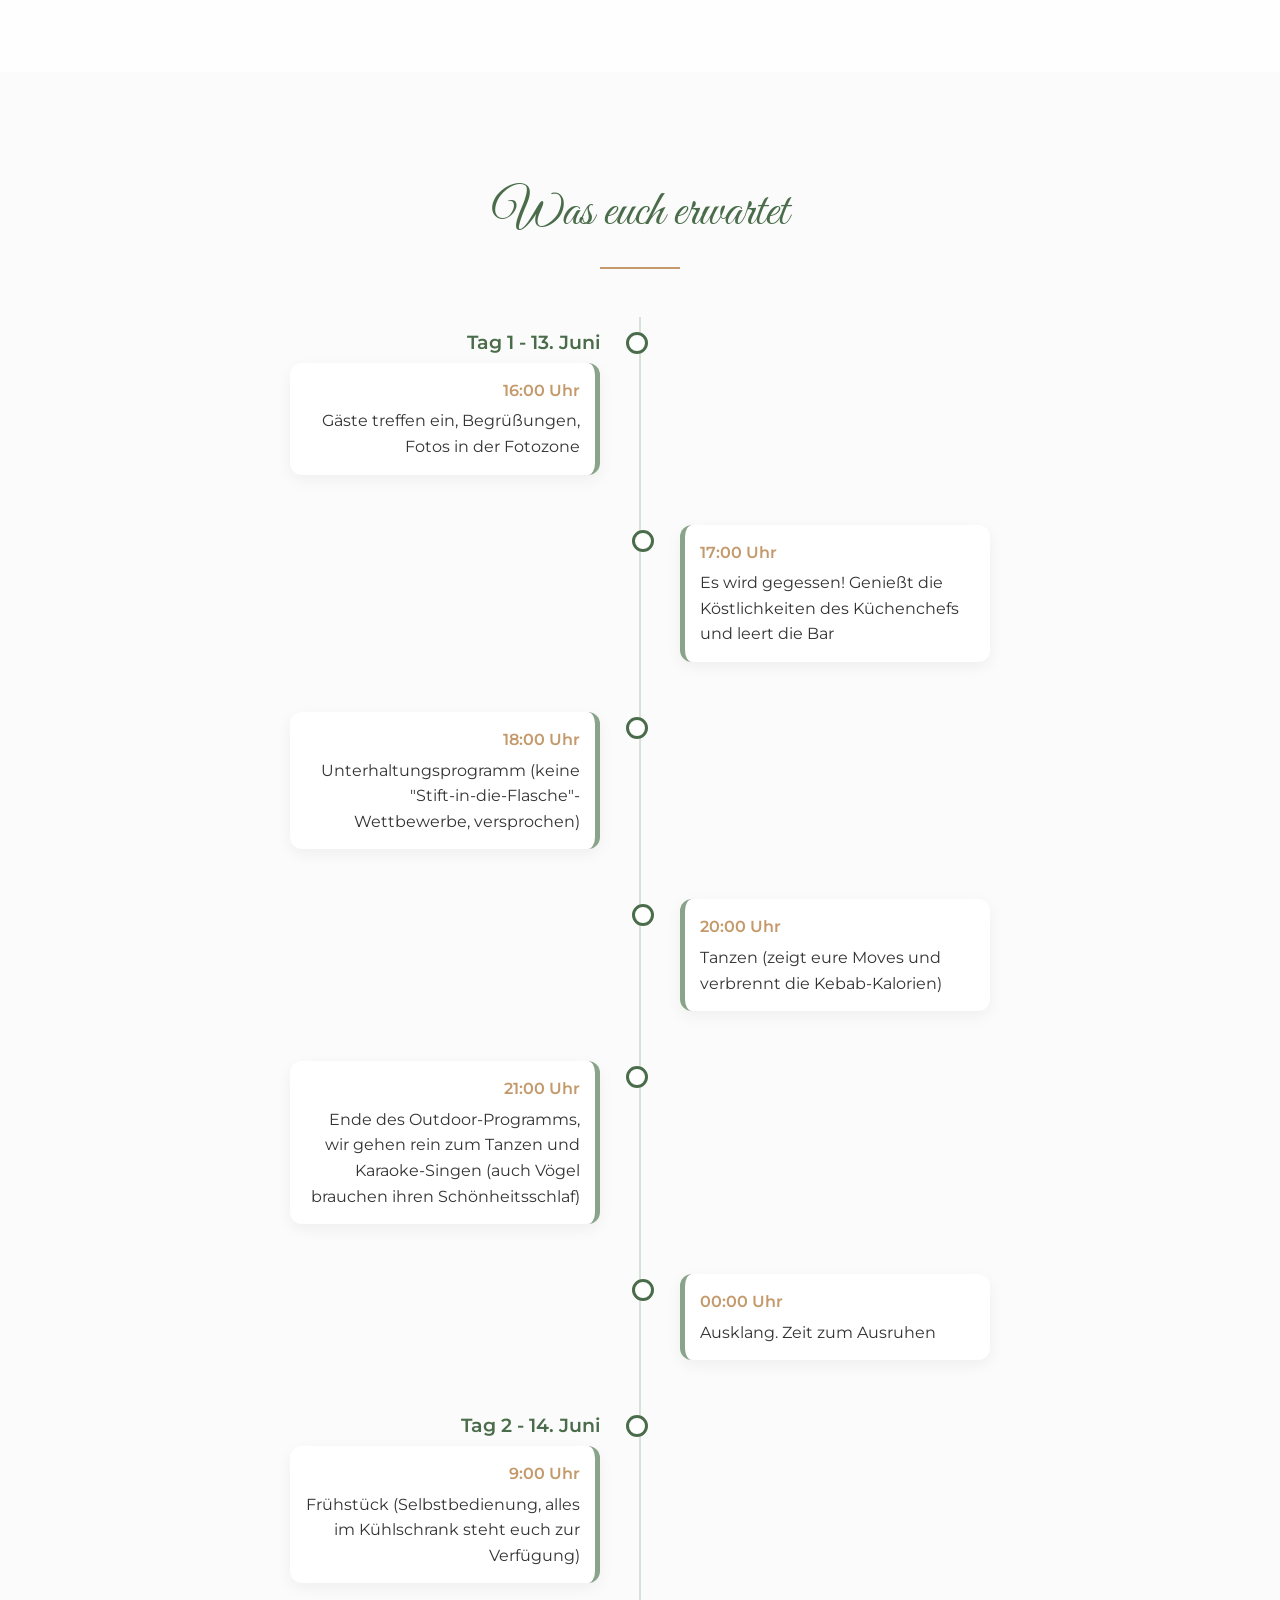
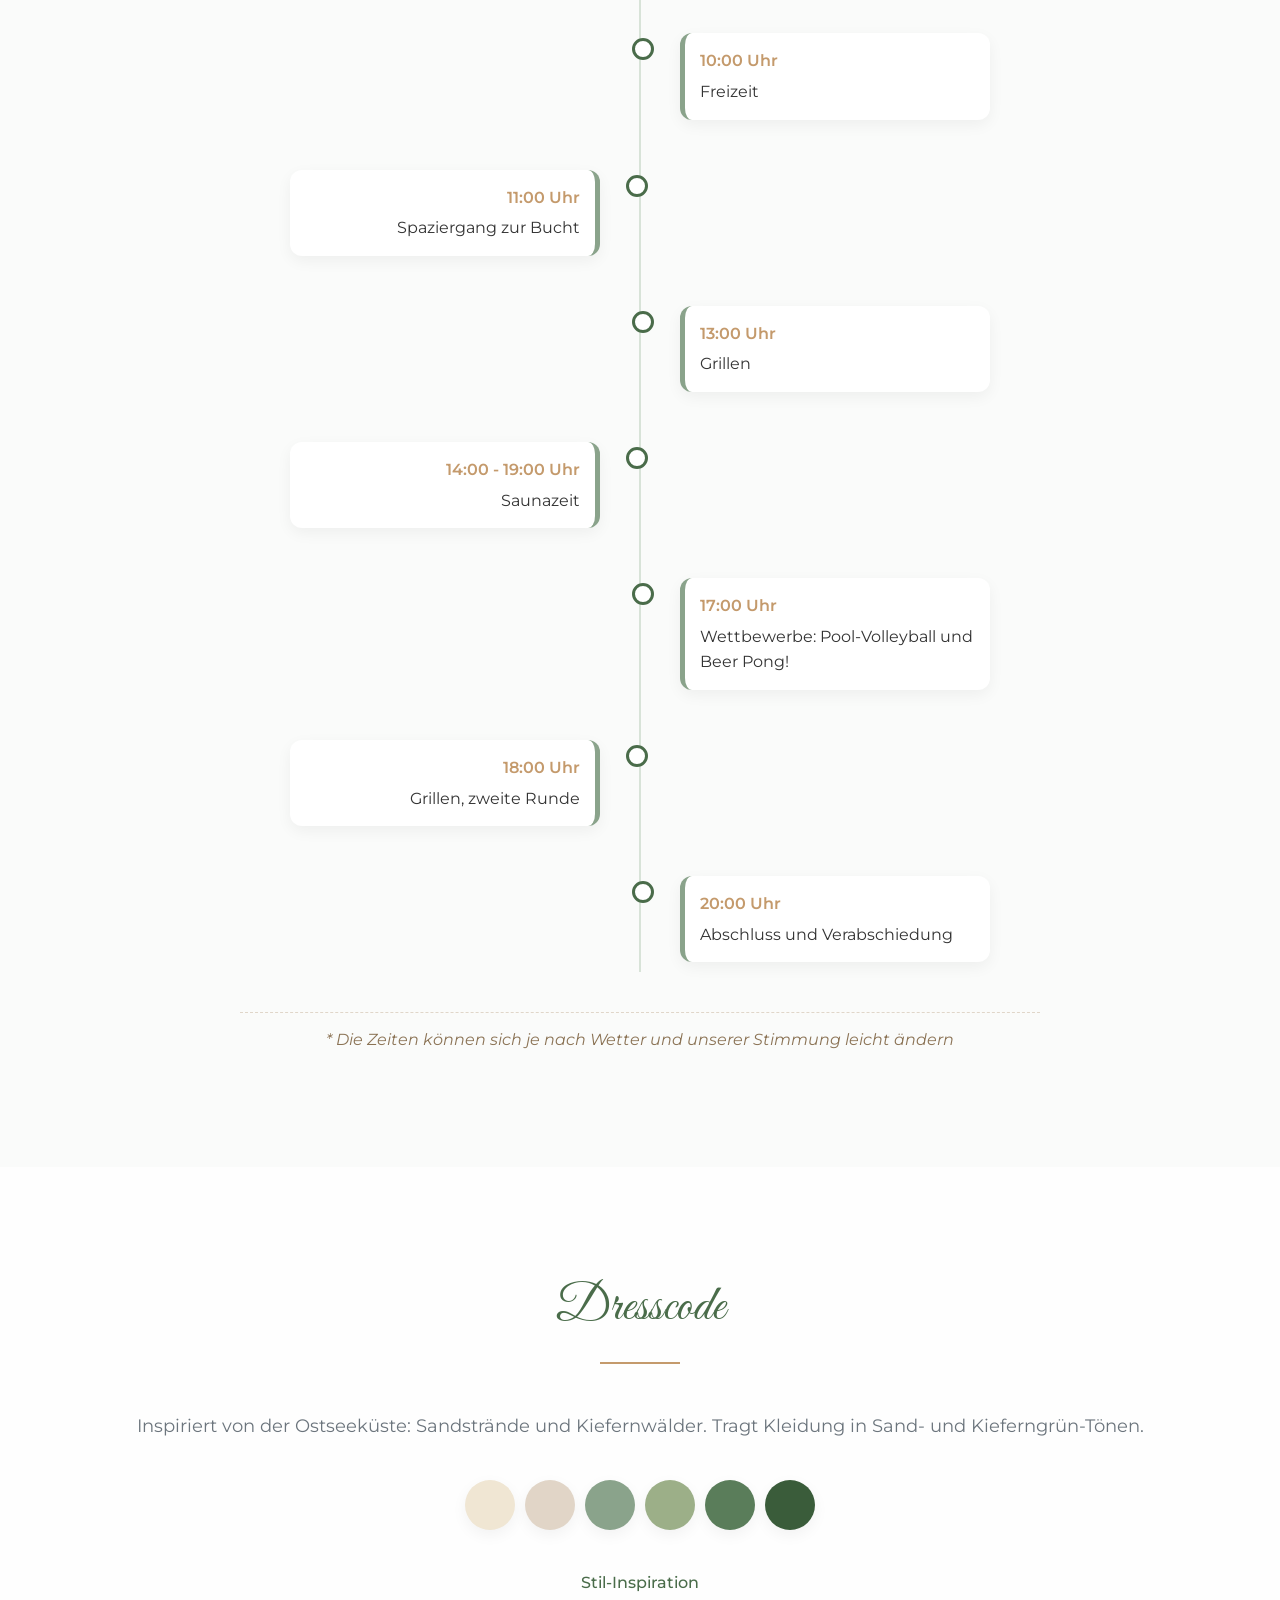
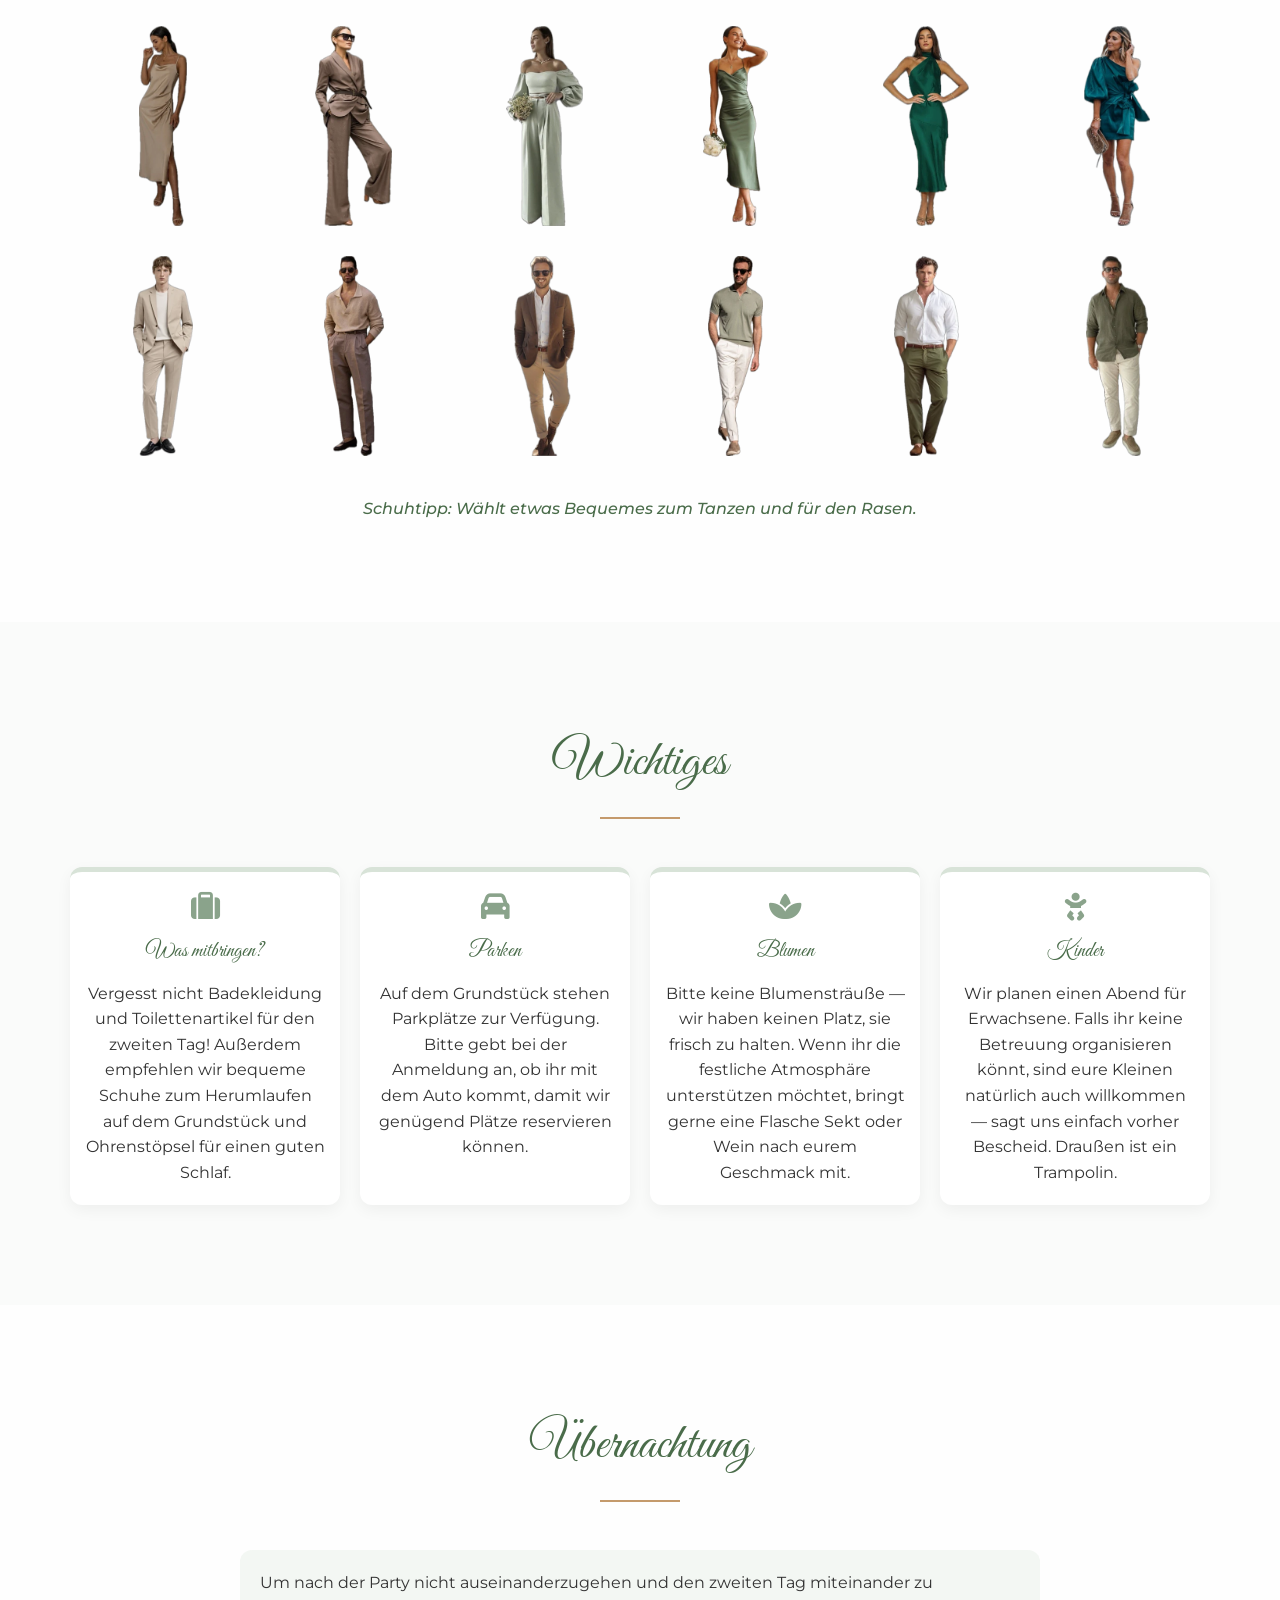
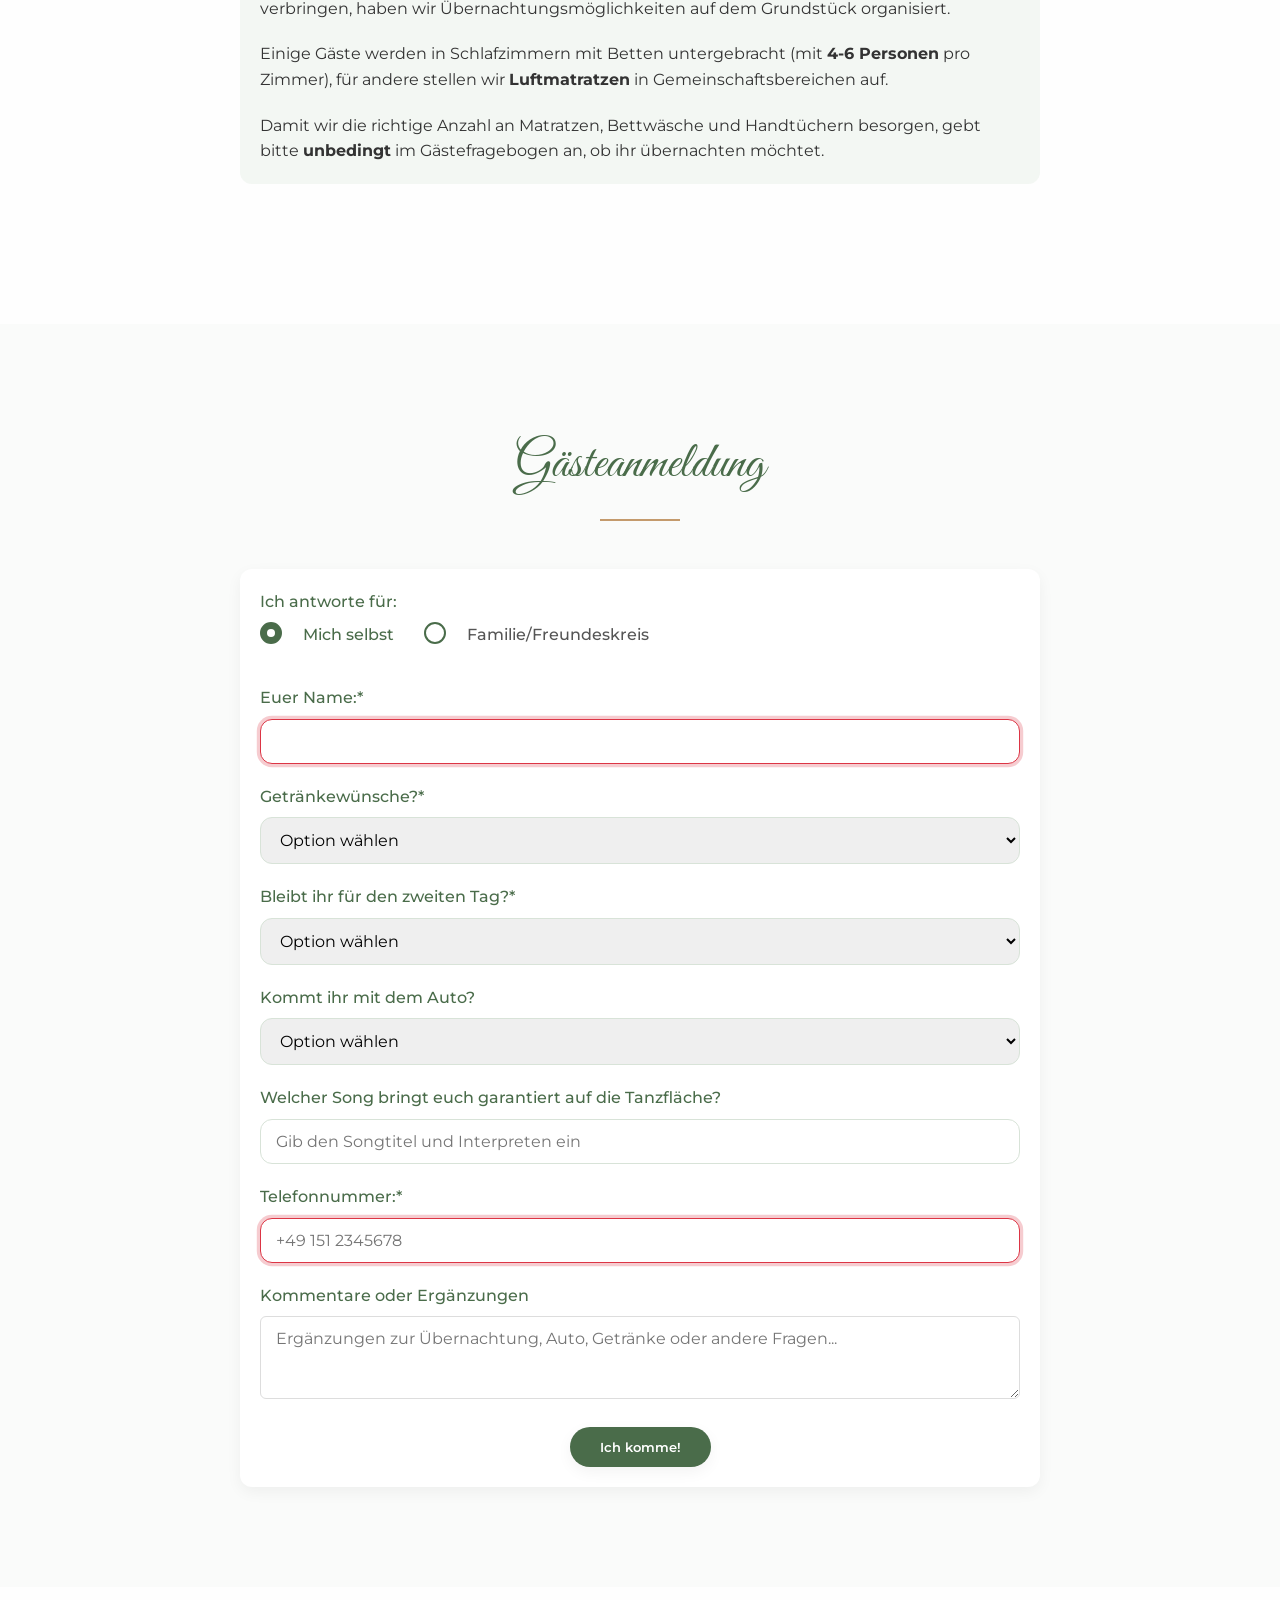
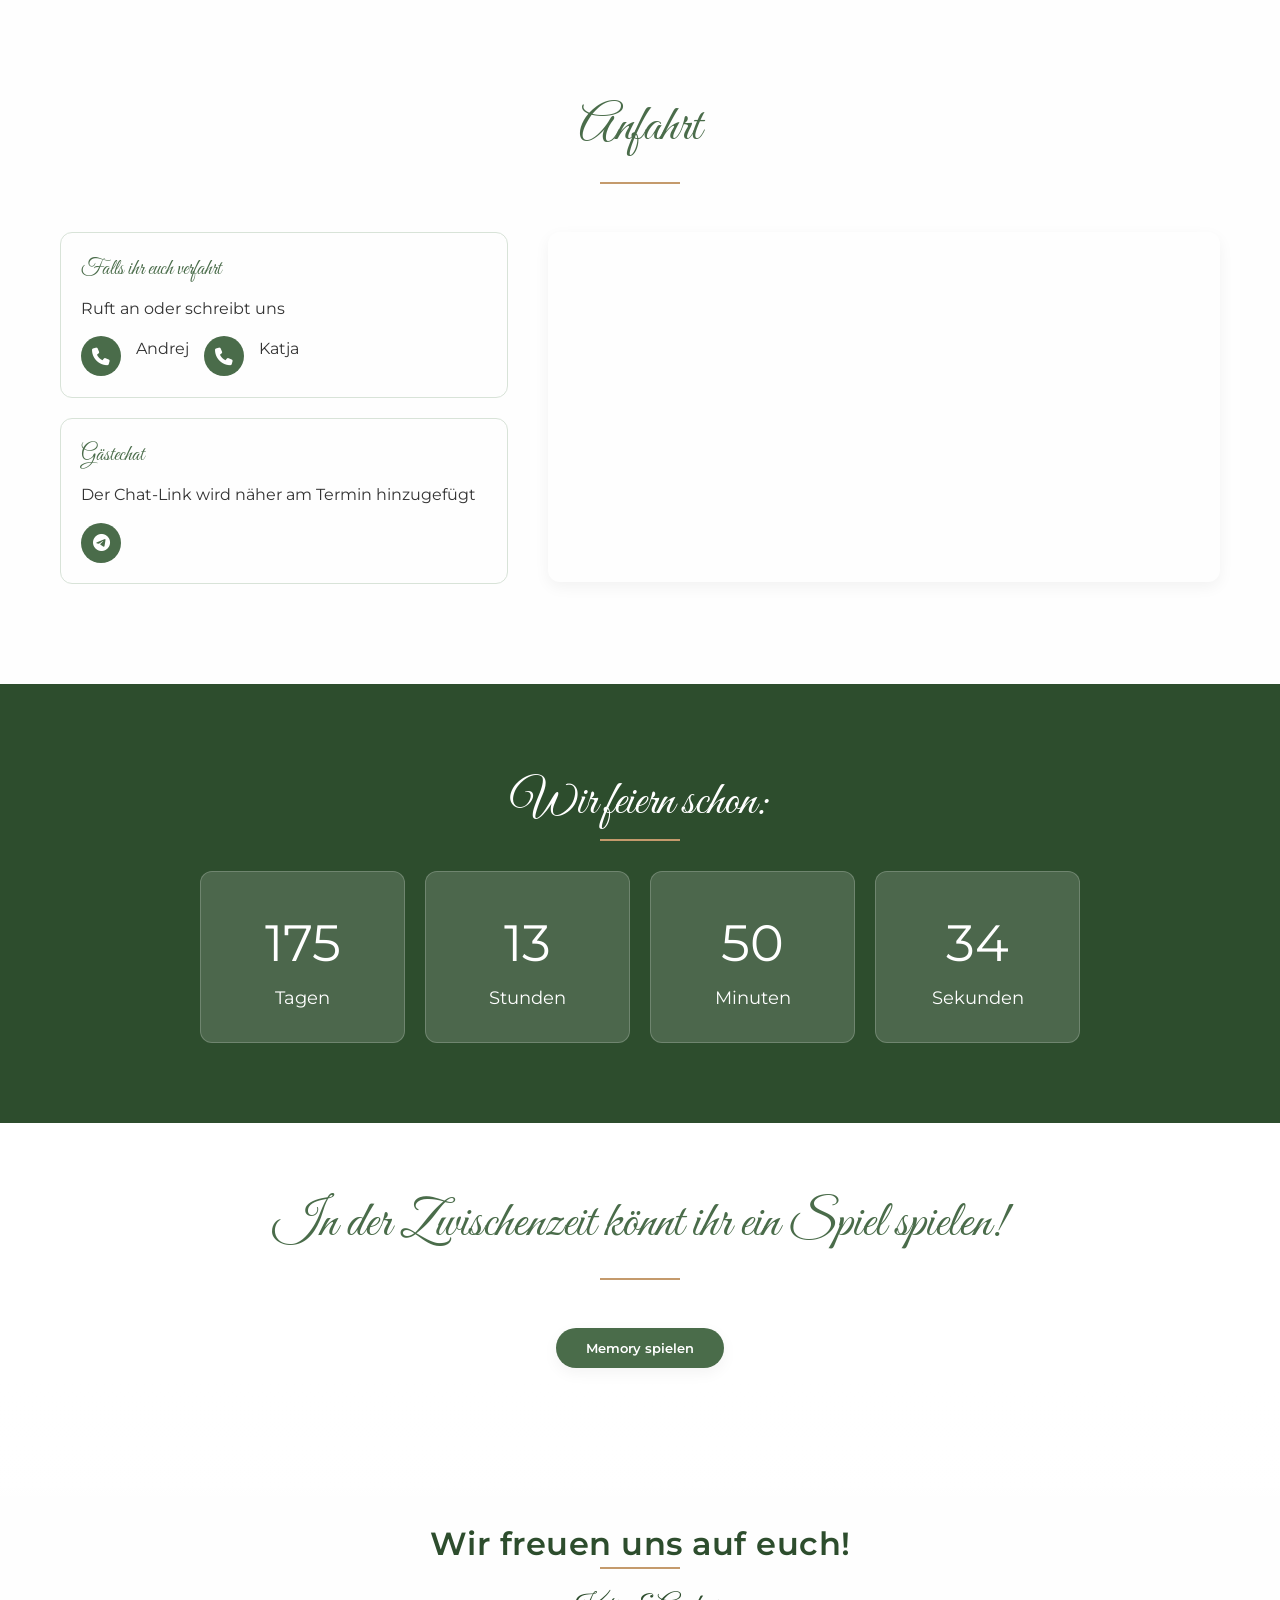
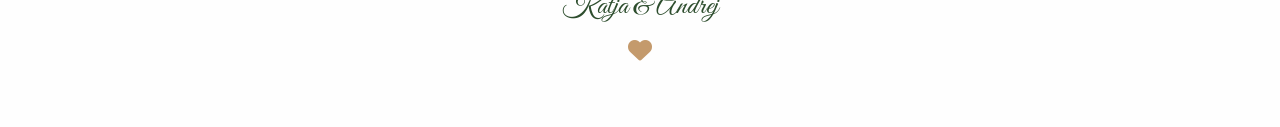
==== commit dea960d9: "Update index.html удален паттерн из поля телефон" ====
--- a/de/index.html
+++ b/de/index.html
@@ -577,7 +577,7 @@
                 <!-- Телефон -->
                 <div class="form-group">
                     <label for="phone">Telefonnummer:*</label>
-                    <input type="tel" id="phone" name="phone" pattern="(\+7[ \-]?\d{3}[ \-]?\d{3}[ \-]?\d{2}[ \-]?\d{2})|(\+49[ \-]?\d{3}[ \-]?\d{4,8})" placeholder="+49 151 2345678" required>
+                    <input type="tel" id="phone" name="phone" placeholder="+49 151 2345678" required>
                 </div>
 
                 <!-- Комментарии -->
--- a/style.css
+++ b/style.css
@@ -1007,6 +1007,11 @@
     box-sizing: border-box;
 }
 
+input:invalid {
+    border-color: #dc3545;
+    box-shadow: 0 0 0 0.2rem rgba(220, 53, 69, 0.25);
+}
+
 .form-row {
     display: flex;
     gap: 15px;
@@ -1267,6 +1272,16 @@
     .multiselect-hint {
         display: none !important;
     }
+}
+
+/* Стиль для обязательного поля при выборе "Свой вариант" */
+.required-field {
+    border-color: #dc3545 !important;
+    background-color: rgba(220, 53, 69, 0.05);
+}
+
+.required-field:focus {
+    box-shadow: 0 0 0 0.2rem rgba(220, 53, 69, 0.25) !important;
 }
 
 /* Блок 8: Как добраться с единой рамкой */
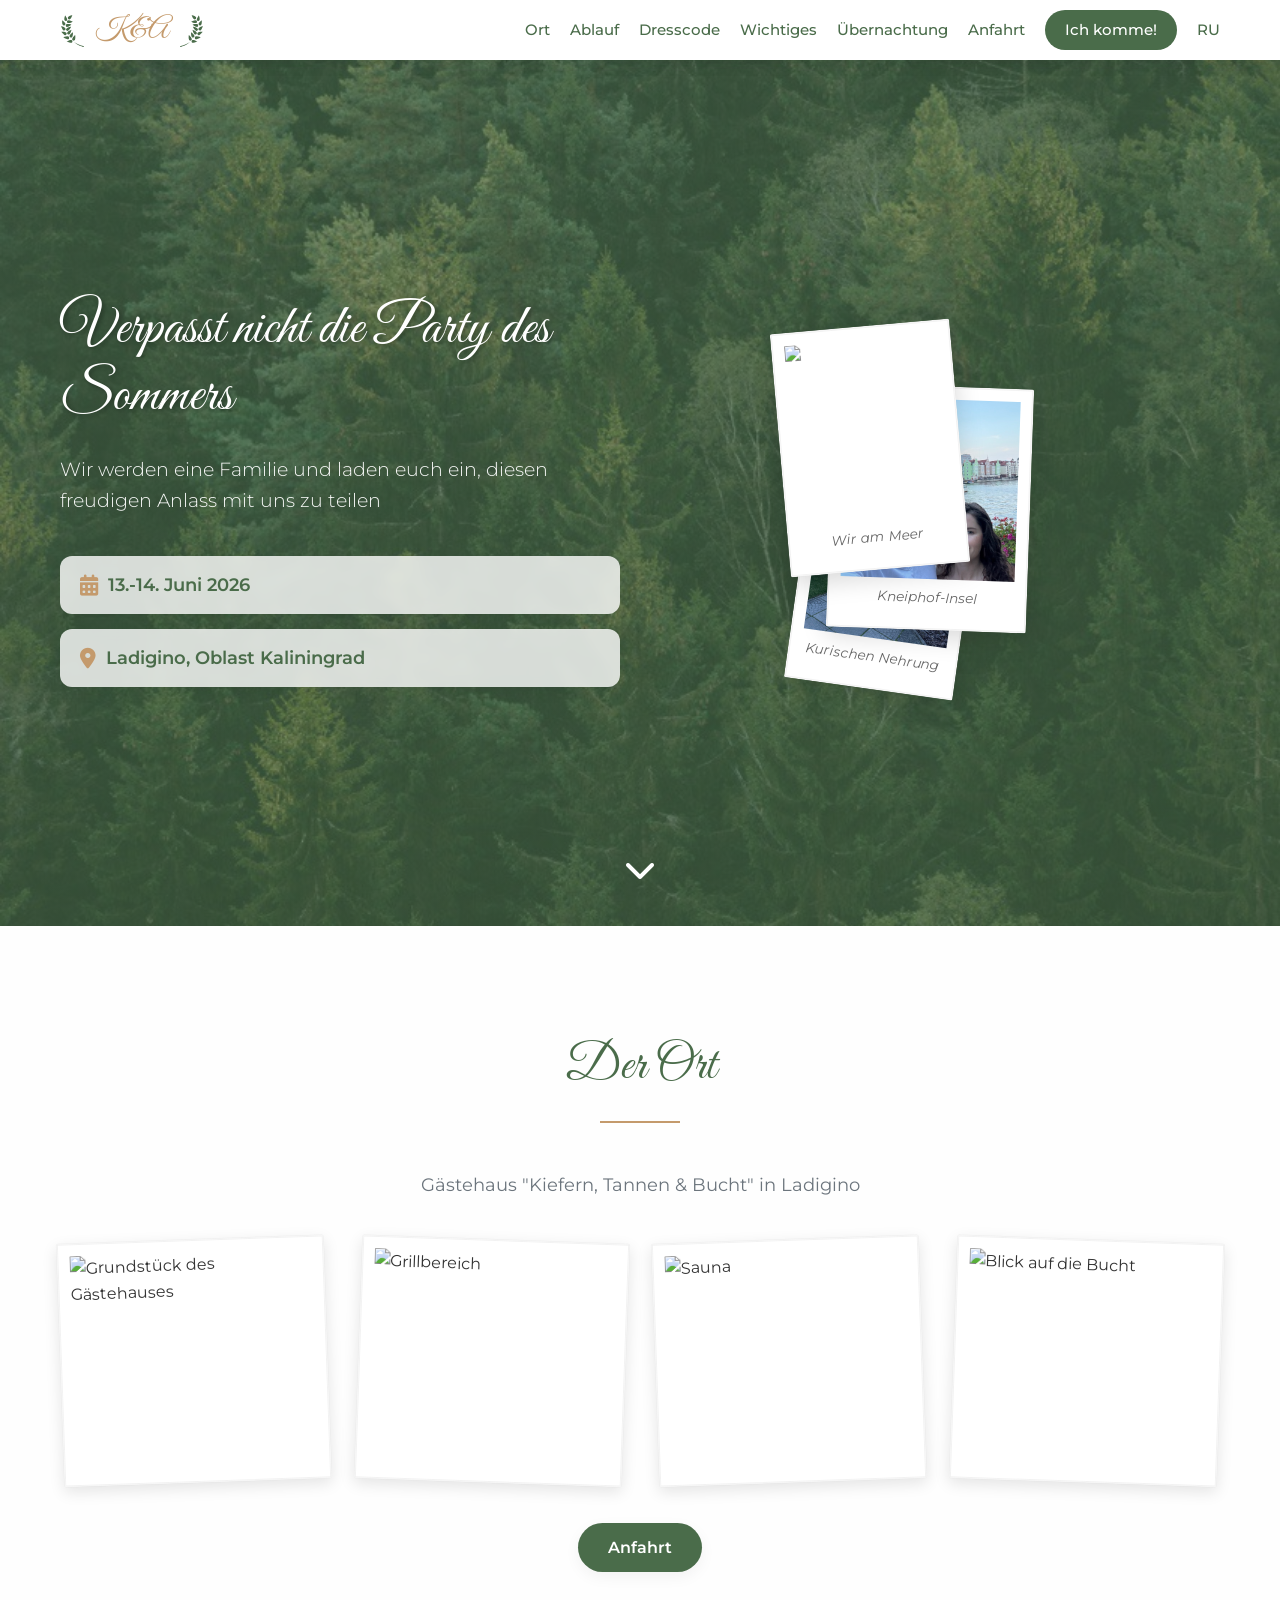
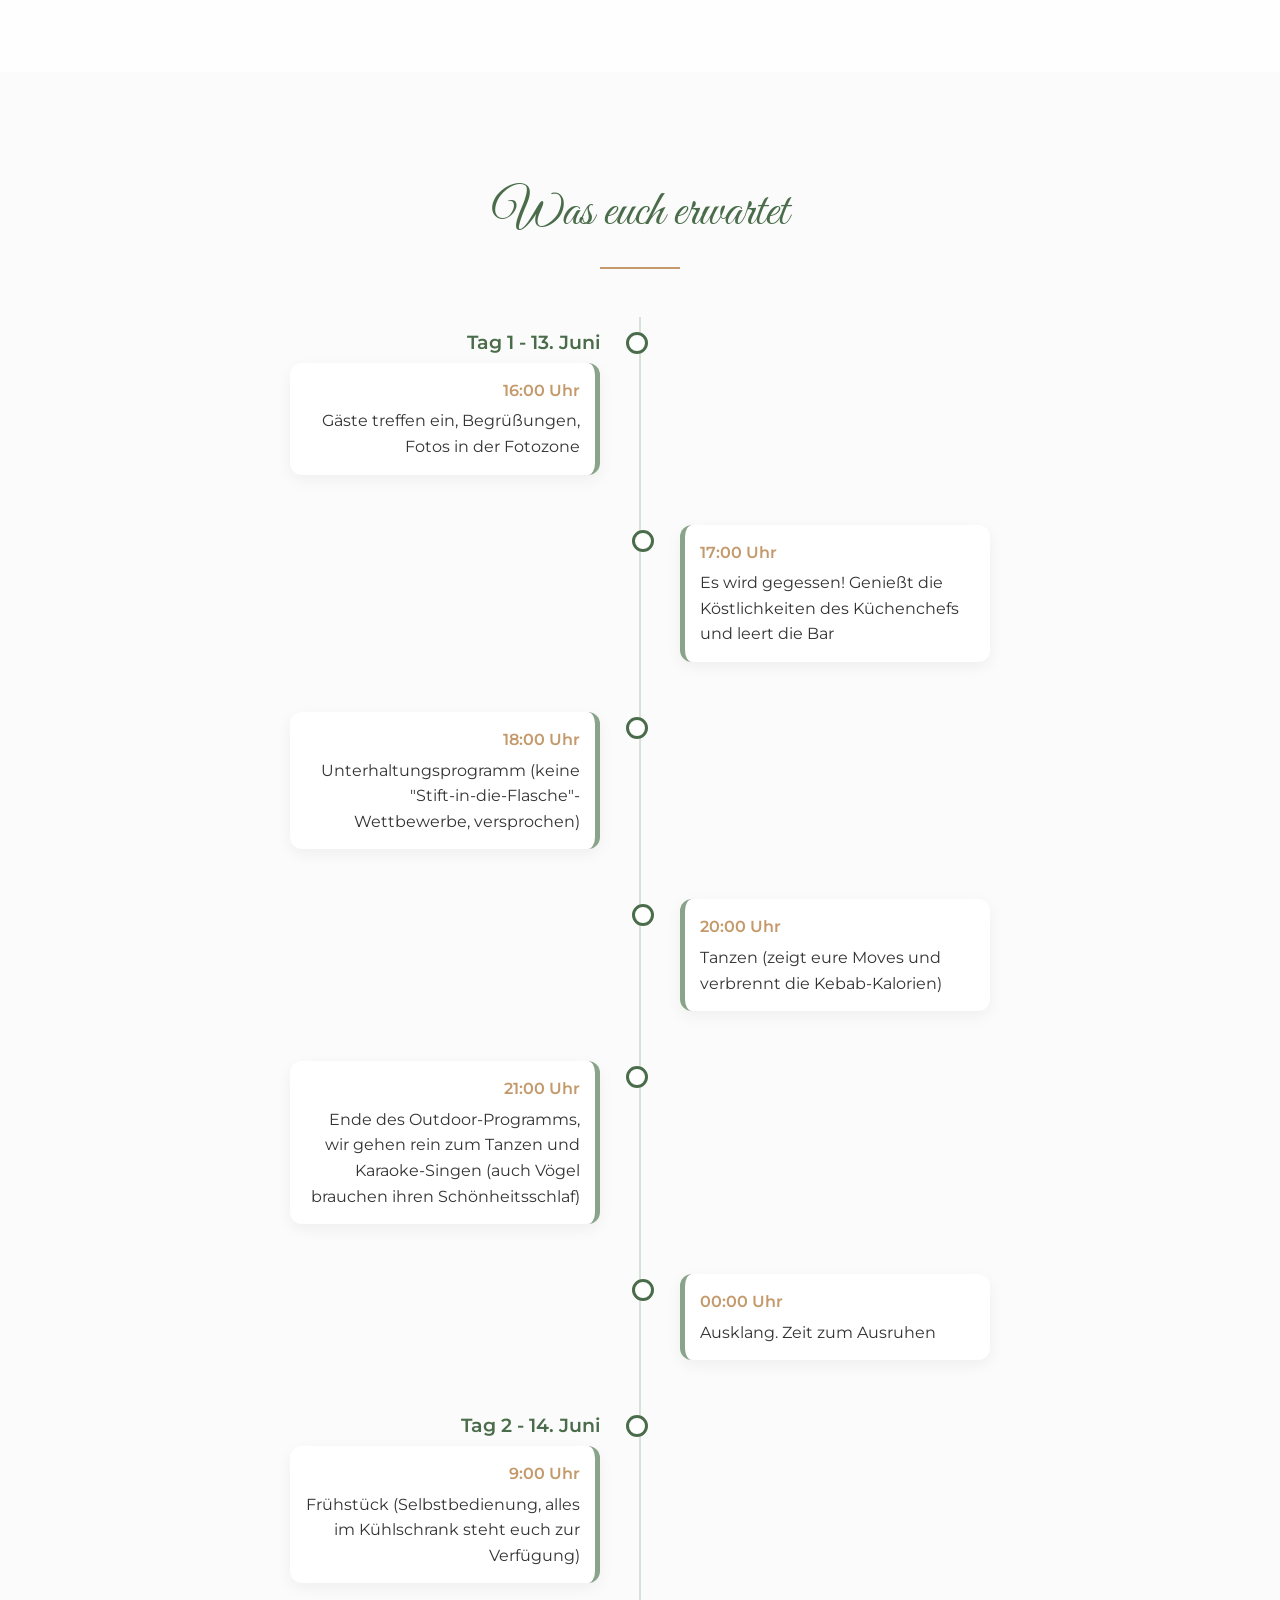
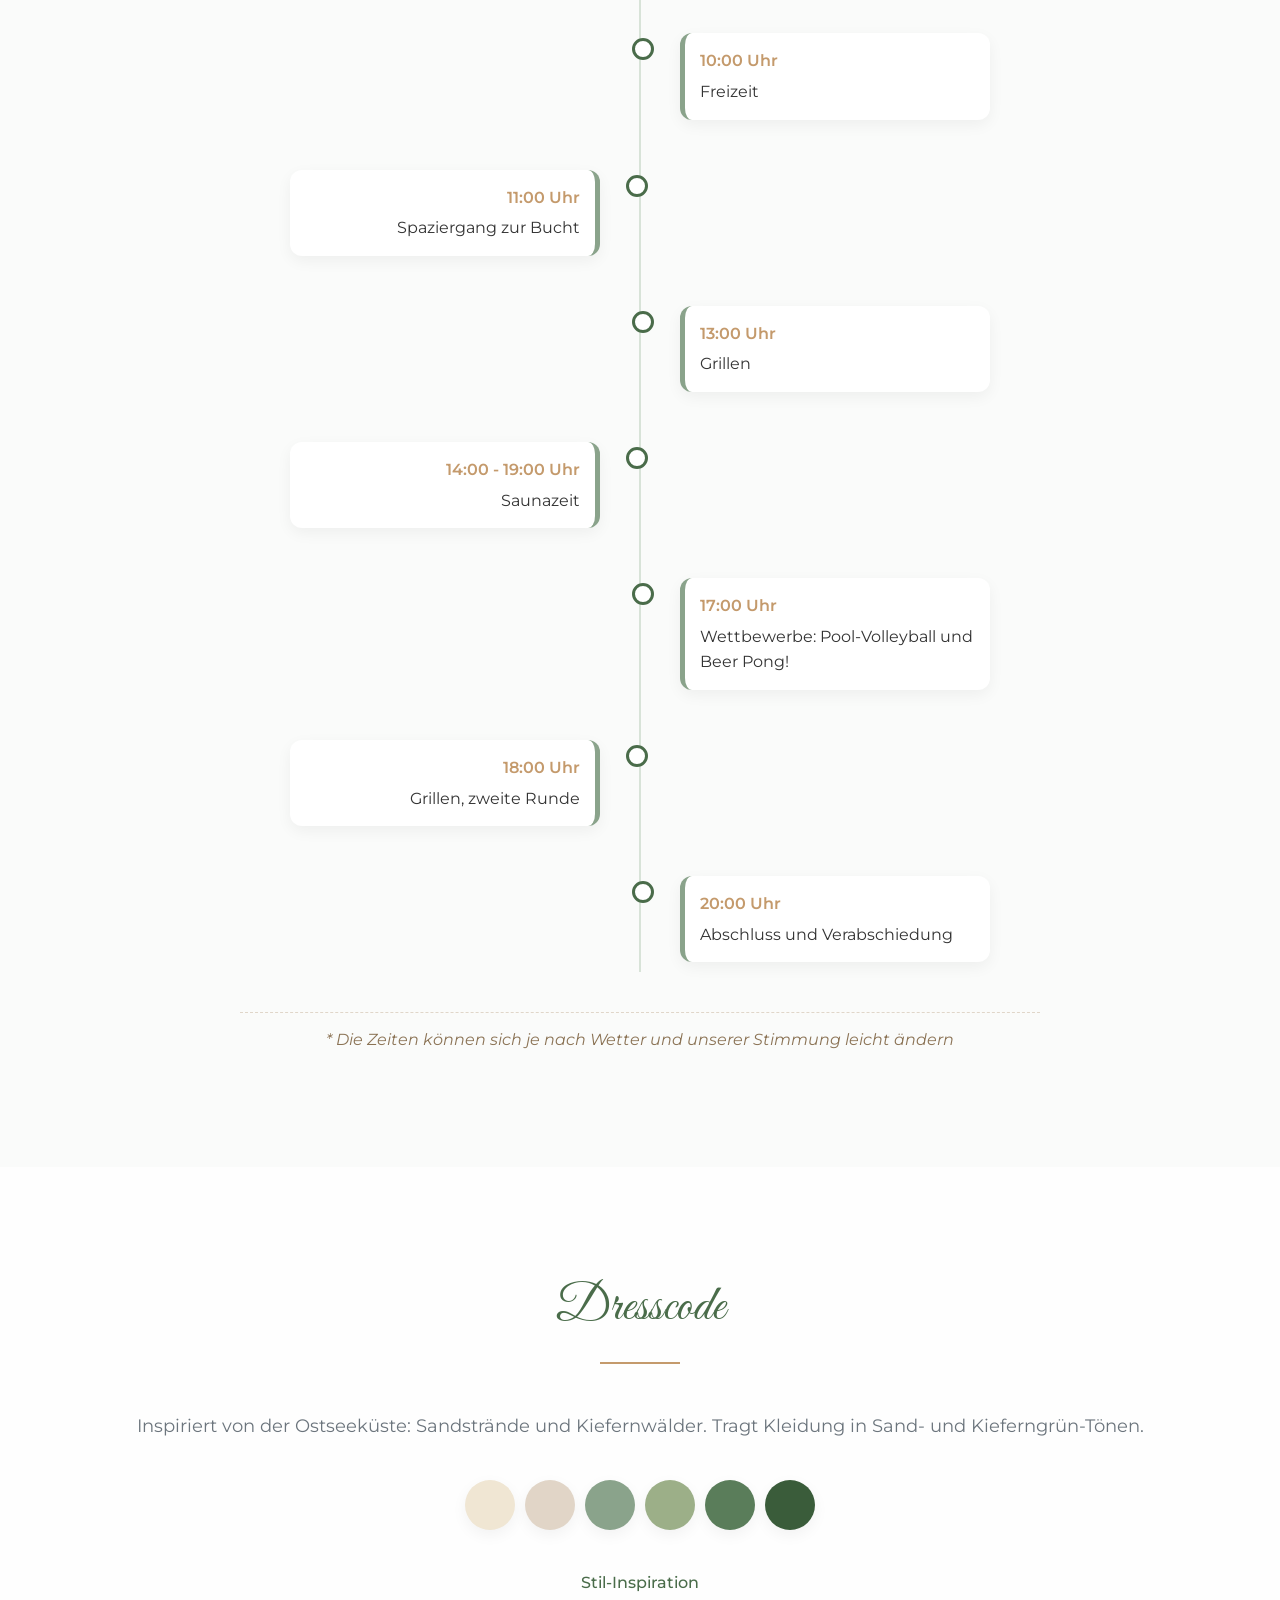
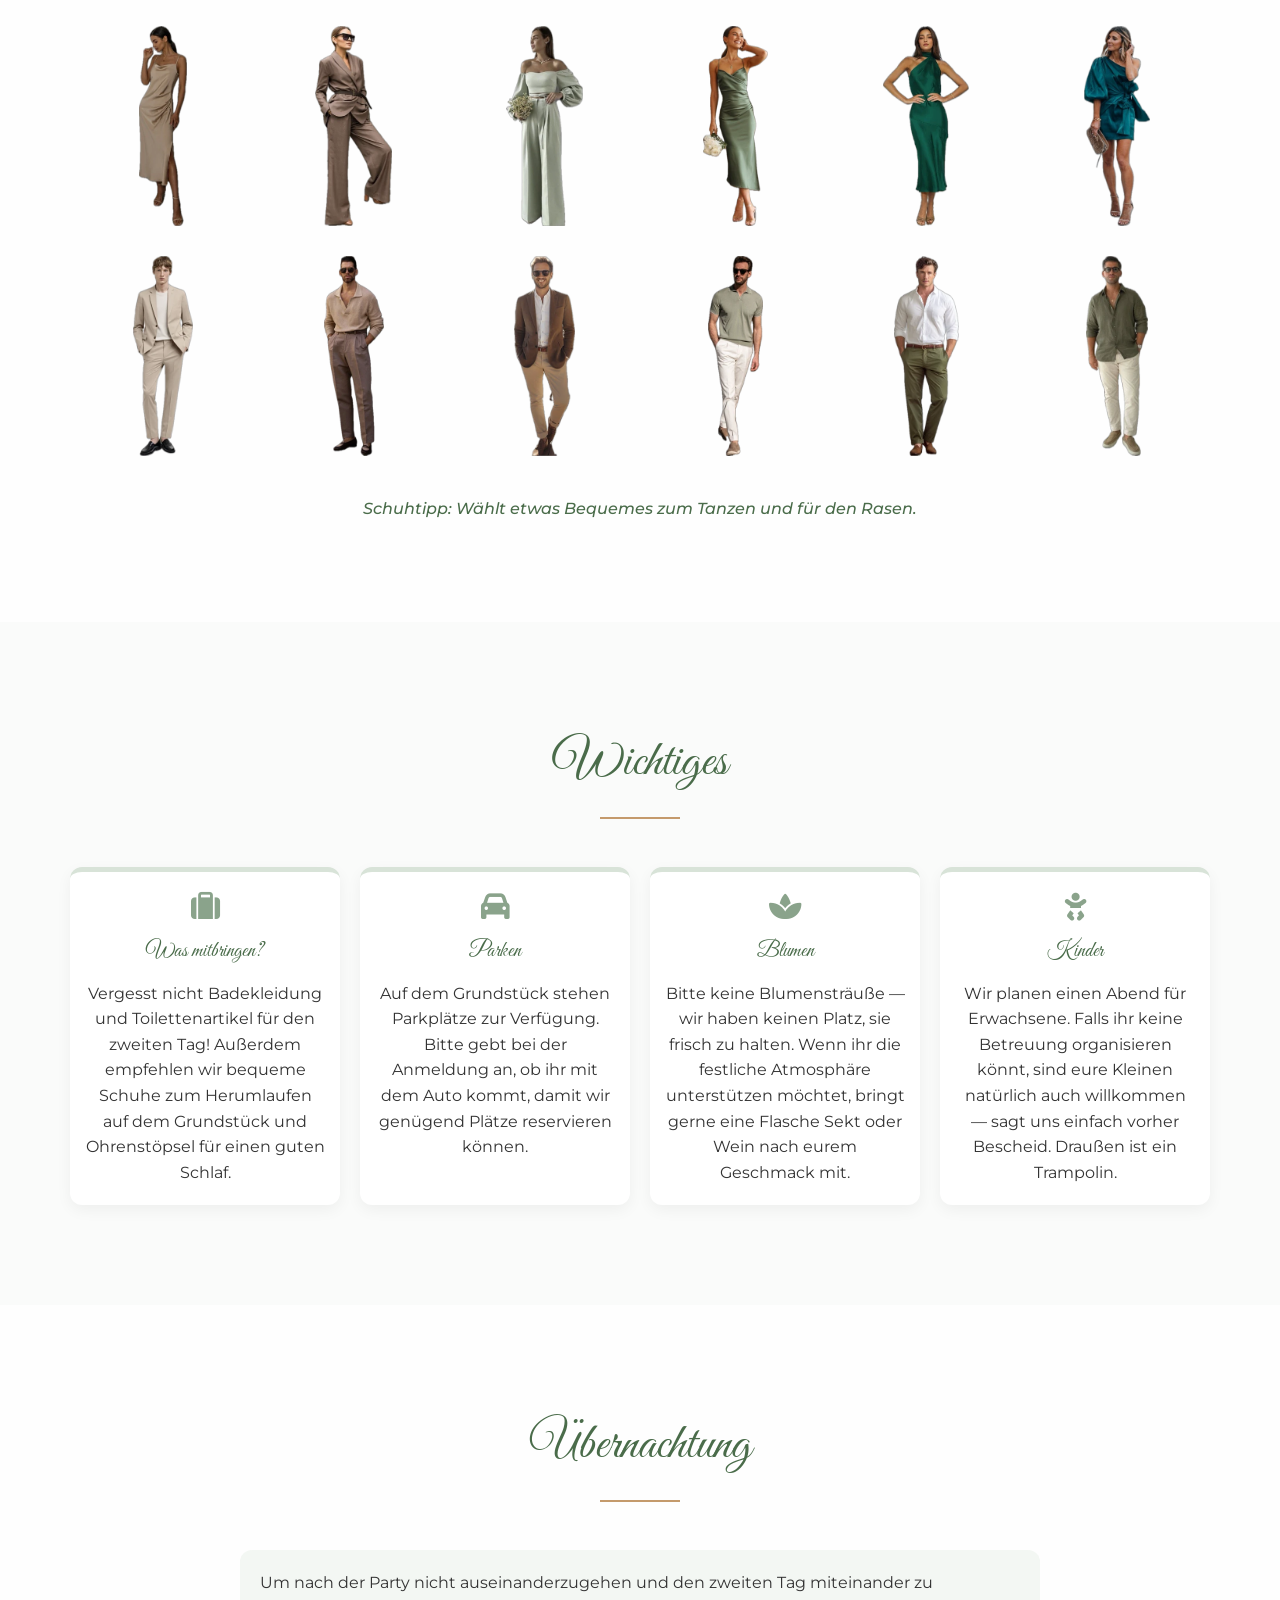
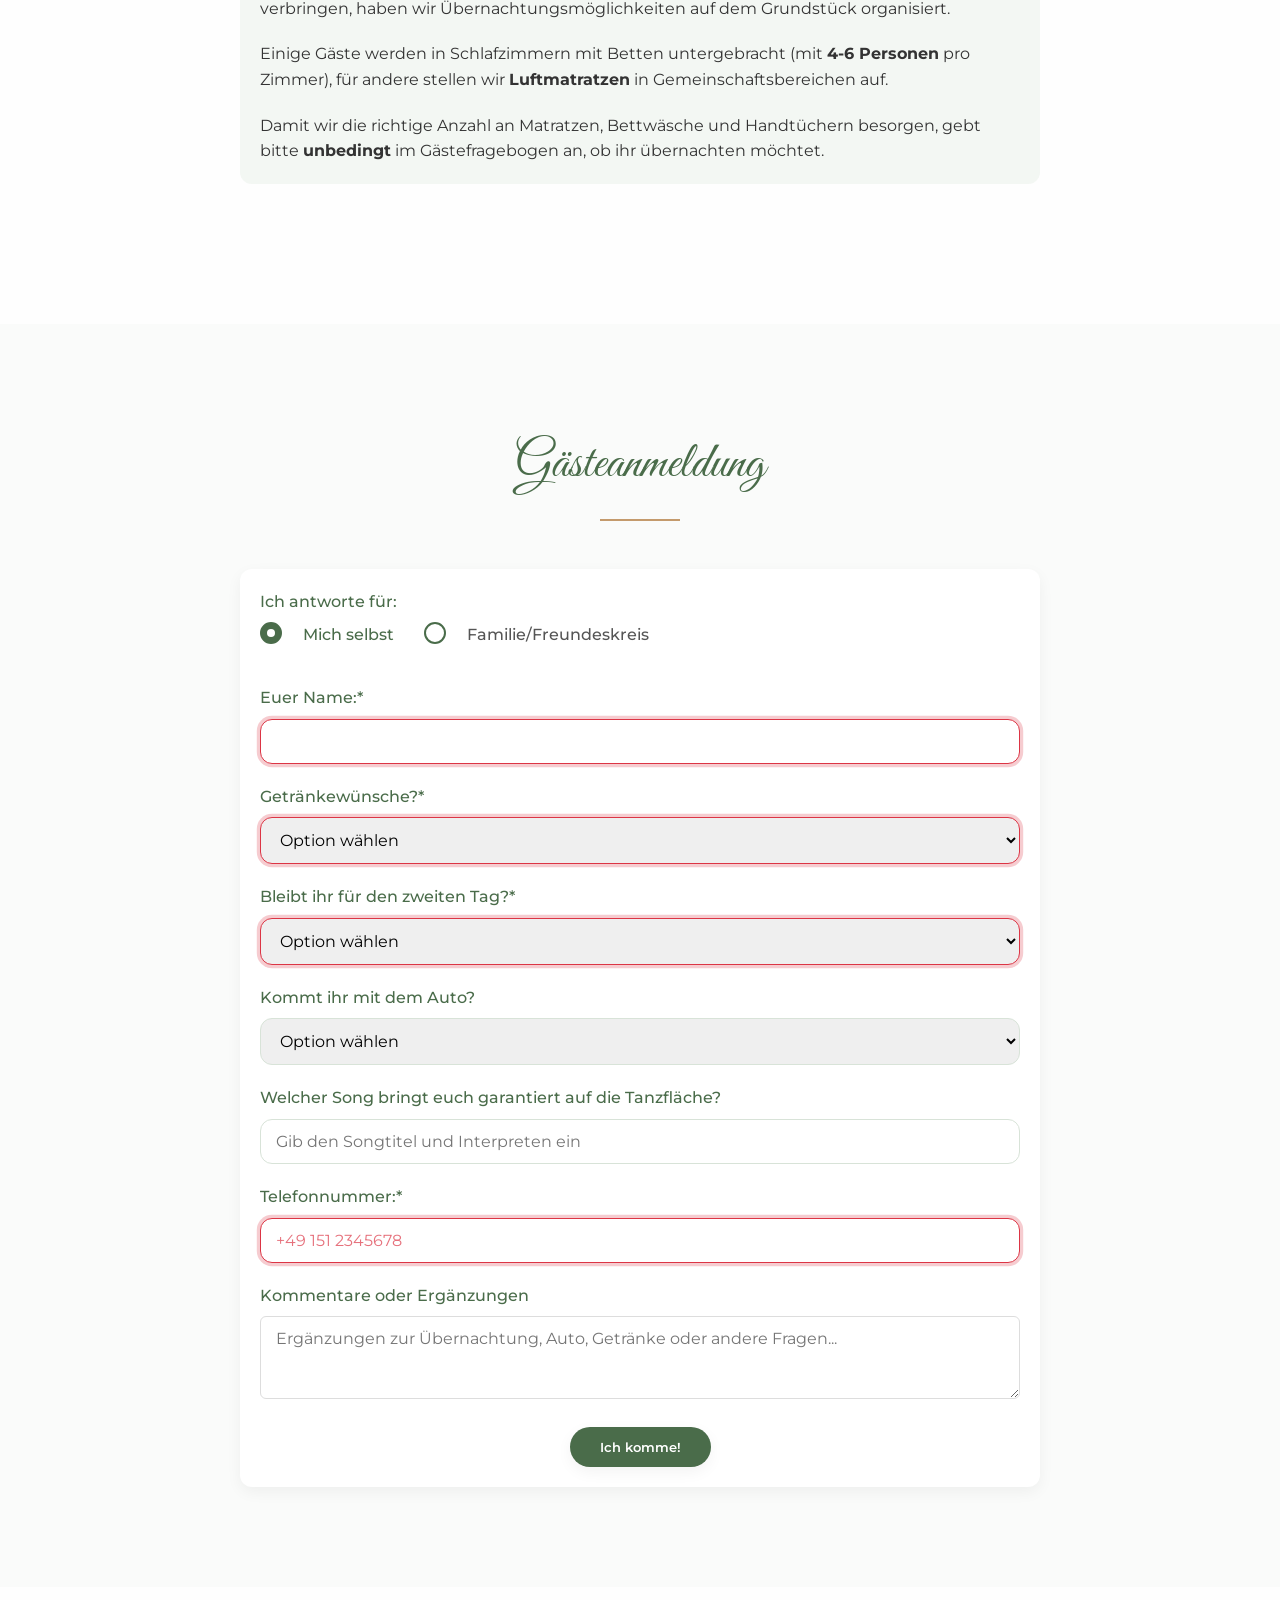
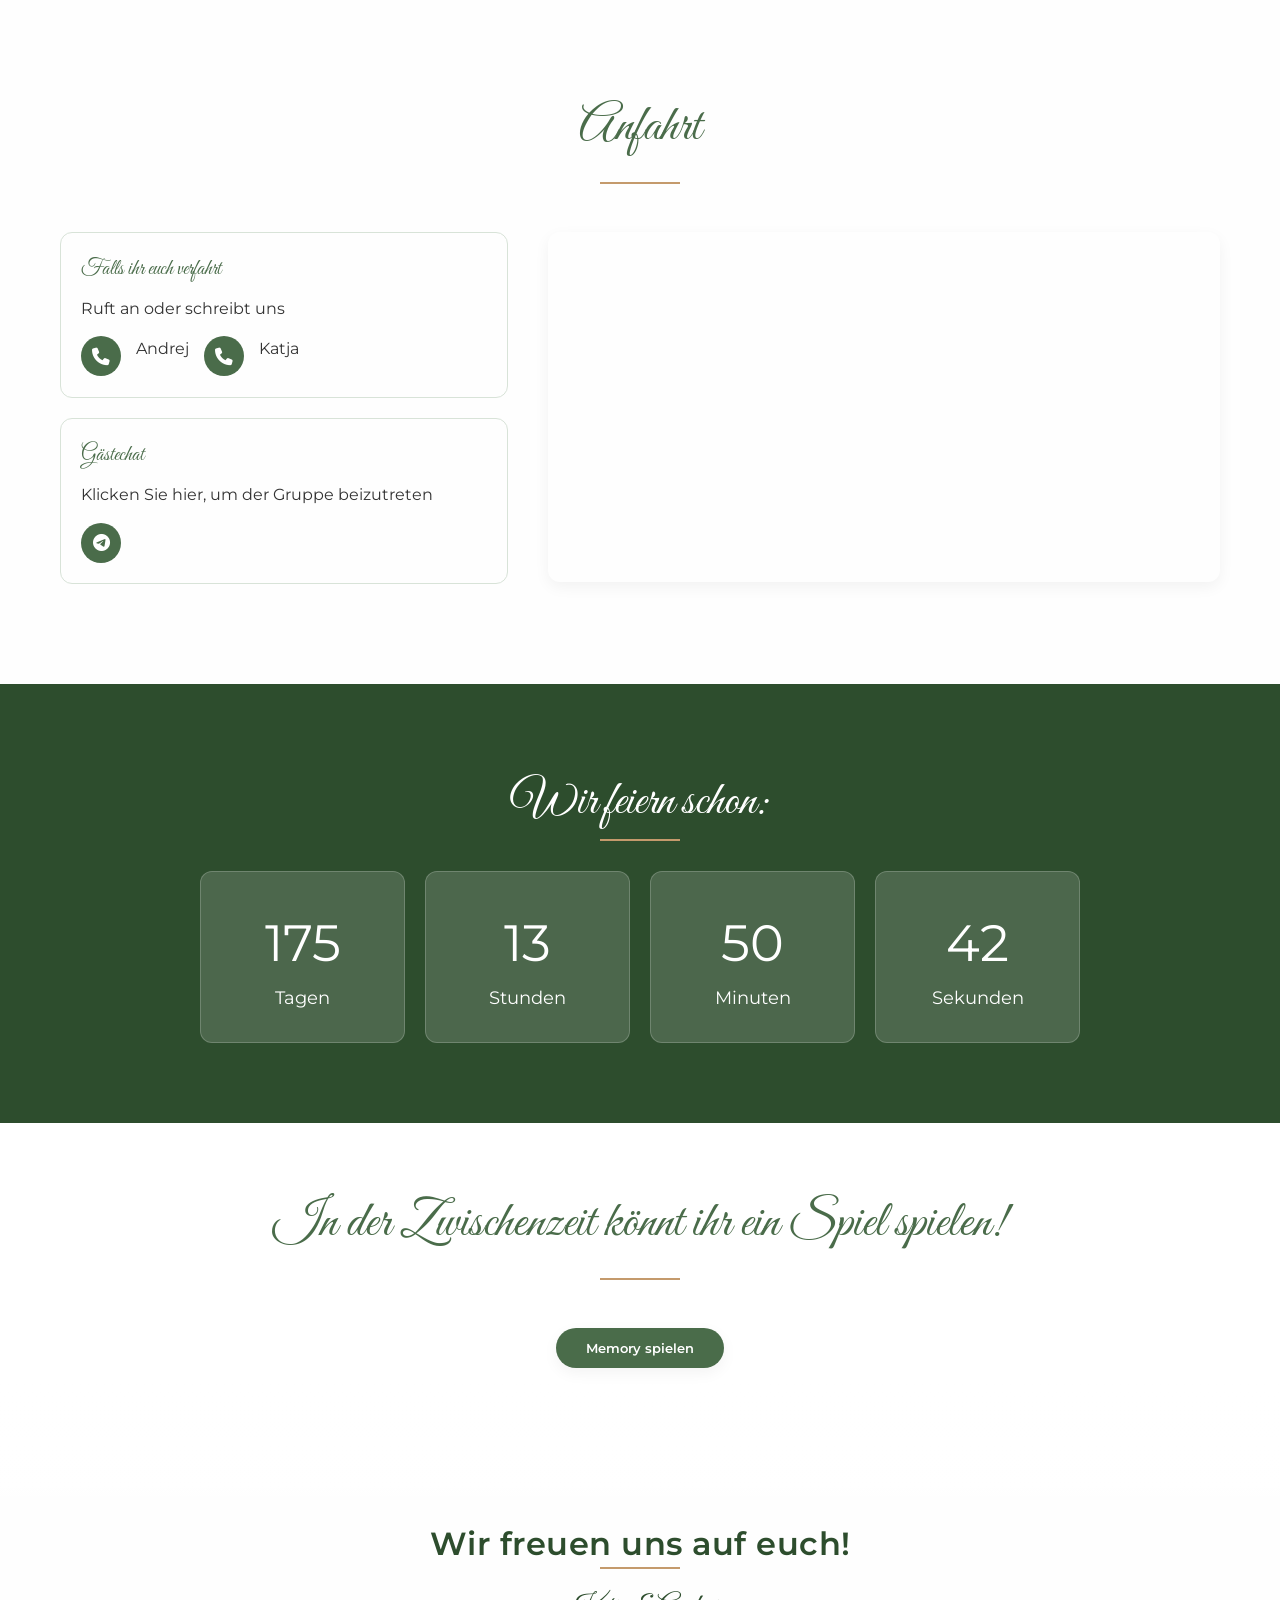
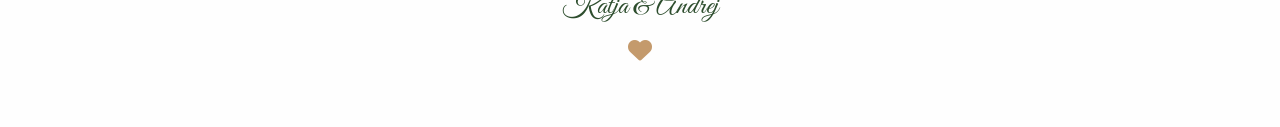
==== commit e6bddfbc: "Update index.html" ====
--- a/de/index.html
+++ b/de/index.html
@@ -644,8 +644,8 @@
 
                 <div class="map-contact-block">
                     <h3>Gästechat</h3>
-                    <p>Der Chat-Link wird näher am Termin hinzugefügt</p>
-                    <a href="https://t.me/Andrejy_wedding" class="telegram-link" target="_blank" title="Telegram des Bräutigams">
+                    <p>Klicken Sie hier, um der Gruppe beizutreten</p>
+                    <a href="https://t.me/+jYO0UawPOBgxNDRi" class="telegram-link" target="_blank" title="Telegram des Bräutigams">
                         <i class="fab fa-telegram-plane"></i>
                     </a>
                 </div>
--- a/style.css
+++ b/style.css
@@ -1007,15 +1007,33 @@
     box-sizing: border-box;
 }
 
-input:invalid {
+/* Стили для невалидных полей (работает для input, select, textarea) */
+input:invalid,
+select:invalid,
+textarea:invalid {
     border-color: #dc3545;
     box-shadow: 0 0 0 0.2rem rgba(220, 53, 69, 0.25);
 }
 
-.form-row {
-    display: flex;
-    gap: 15px;
-    margin-bottom: 15px;
+/* Стиль для фокуса на невалидном поле */
+input:invalid:focus,
+select:invalid:focus,
+textarea:invalid:focus {
+    border-color: #dc3545;
+    box-shadow: 0 0 0 0.2rem rgba(220, 53, 69, 0.25);
+}
+
+/* Стиль для placeholder в невалидном поле (если нужно) */
+input:invalid::placeholder,
+textarea:invalid::placeholder {
+    color: rgba(220, 53, 69, 0.7);
+}
+
+/* Плавные переходы для всех полей формы */
+input,
+select,
+textarea {
+    transition: border-color 0.3s ease, box-shadow 0.3s ease;
 }
 
 /* Стили для мультиселекта напитков */
@@ -1082,7 +1100,11 @@
 .radio-option input {
     position: absolute;
     opacity: 0;
-    cursor: pointer;
+    width: 0;
+    height: 0;
+    margin: 0;
+    padding: 0;
+    pointer-events: none;  /* <-- КЛЮЧЕВОЕ: отключает взаимодействие */
 }
 
 .radio-custom {
@@ -1130,6 +1152,40 @@
 .radio-option input:checked ~ .radio-text {
     color: rgb(74, 108, 74);
     font-weight: 500;
+}
+
+/* Стили для заблокированных радио-кнопок (после отправки формы) */
+.radio-option.disabled-option {
+    opacity: 0.7;
+    cursor: not-allowed;
+}
+
+.radio-option.disabled-option .radio-custom {
+    background-color: #f0f0f0 !important;
+    border-color: #aaa !important;
+}
+
+.radio-option.disabled-option .radio-text {
+    color: #777 !important;
+    cursor: not-allowed;
+}
+
+/* Убираем hover-эффекты для заблокированных */
+.radio-option.disabled-option:hover .radio-custom {
+    background-color: #f0f0f0 !important;
+}
+
+.radio-option.disabled-option:hover input ~ .radio-custom {
+    background-color: #f0f0f0 !important;
+}
+
+.radio-option input:disabled {
+    opacity: 0;
+    width: 0;
+    height: 0;
+    margin: 0;
+    padding: 0;
+    pointer-events: none;
 }
 
 /* Стили для заблокированных полей после отправки */
@@ -1272,16 +1328,6 @@
     .multiselect-hint {
         display: none !important;
     }
-}
-
-/* Стиль для обязательного поля при выборе "Свой вариант" */
-.required-field {
-    border-color: #dc3545 !important;
-    background-color: rgba(220, 53, 69, 0.05);
-}
-
-.required-field:focus {
-    box-shadow: 0 0 0 0.2rem rgba(220, 53, 69, 0.25) !important;
 }
 
 /* Блок 8: Как добраться с единой рамкой */
